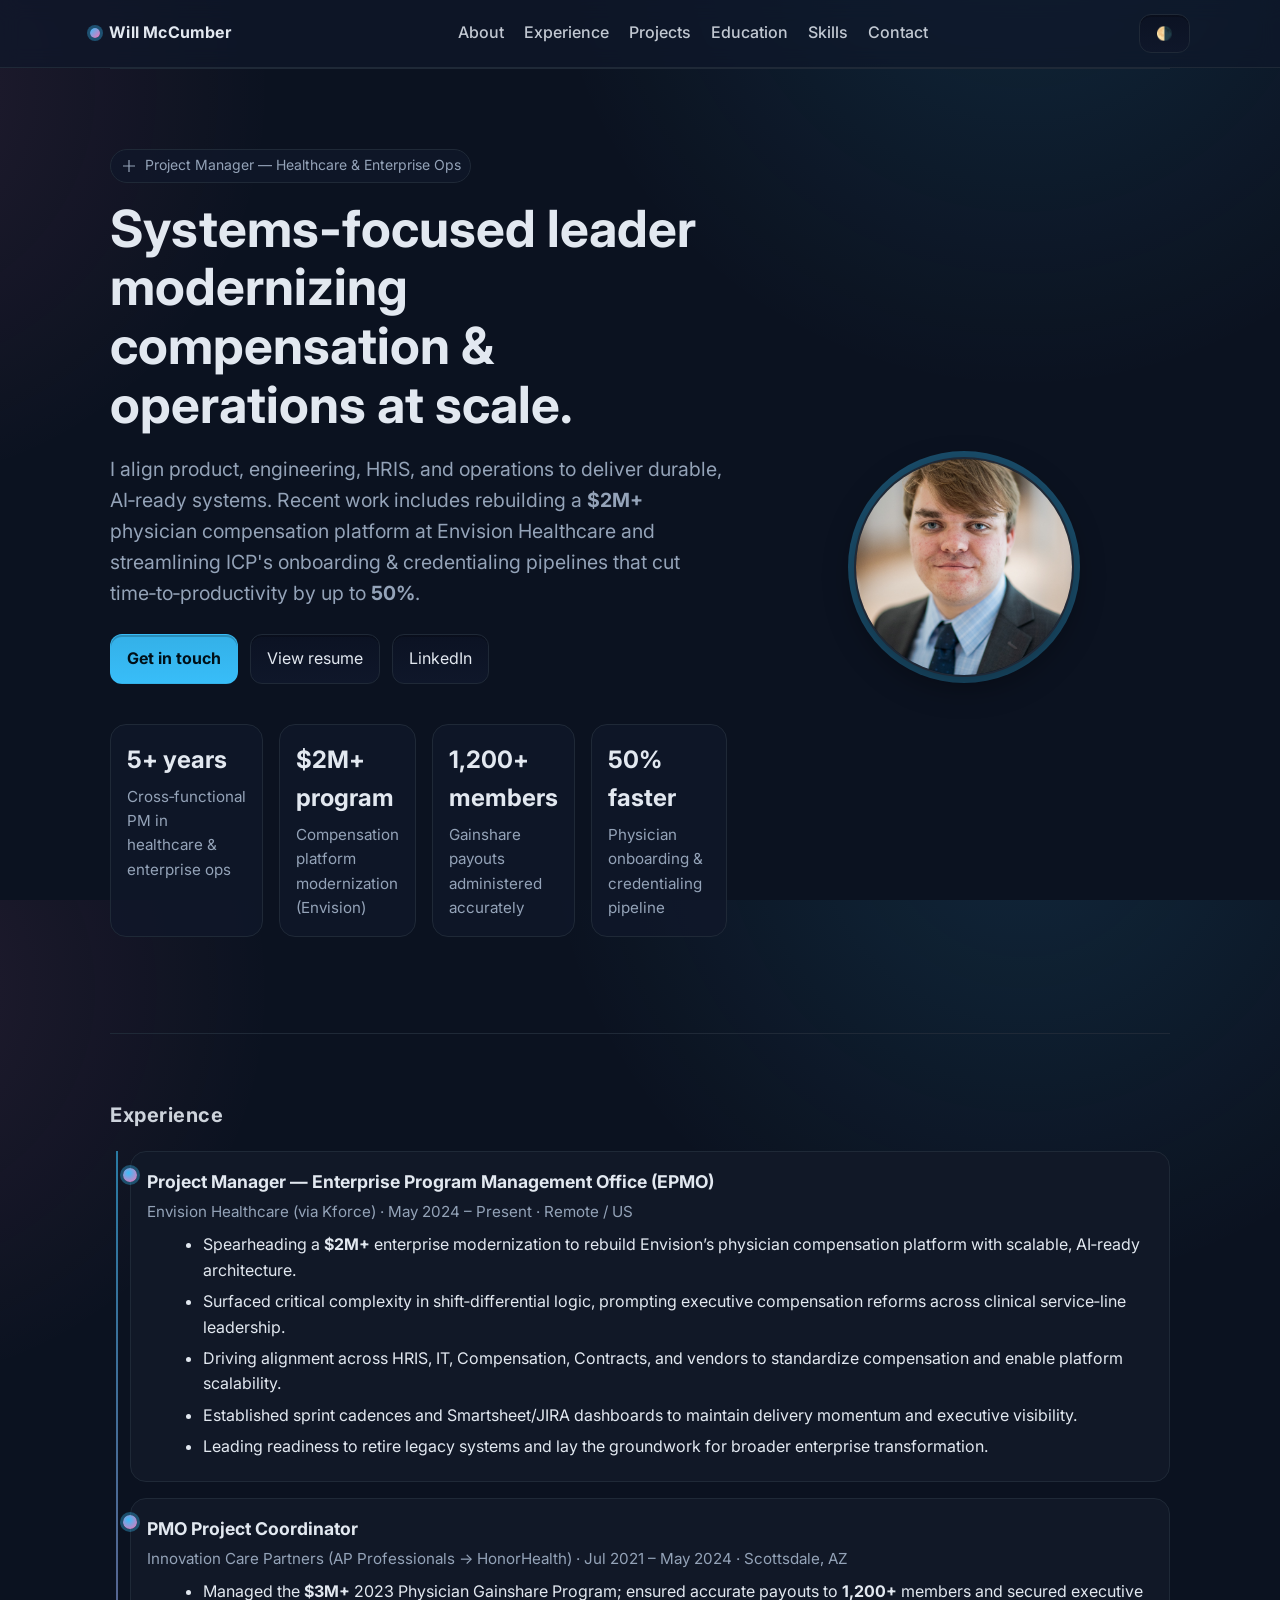
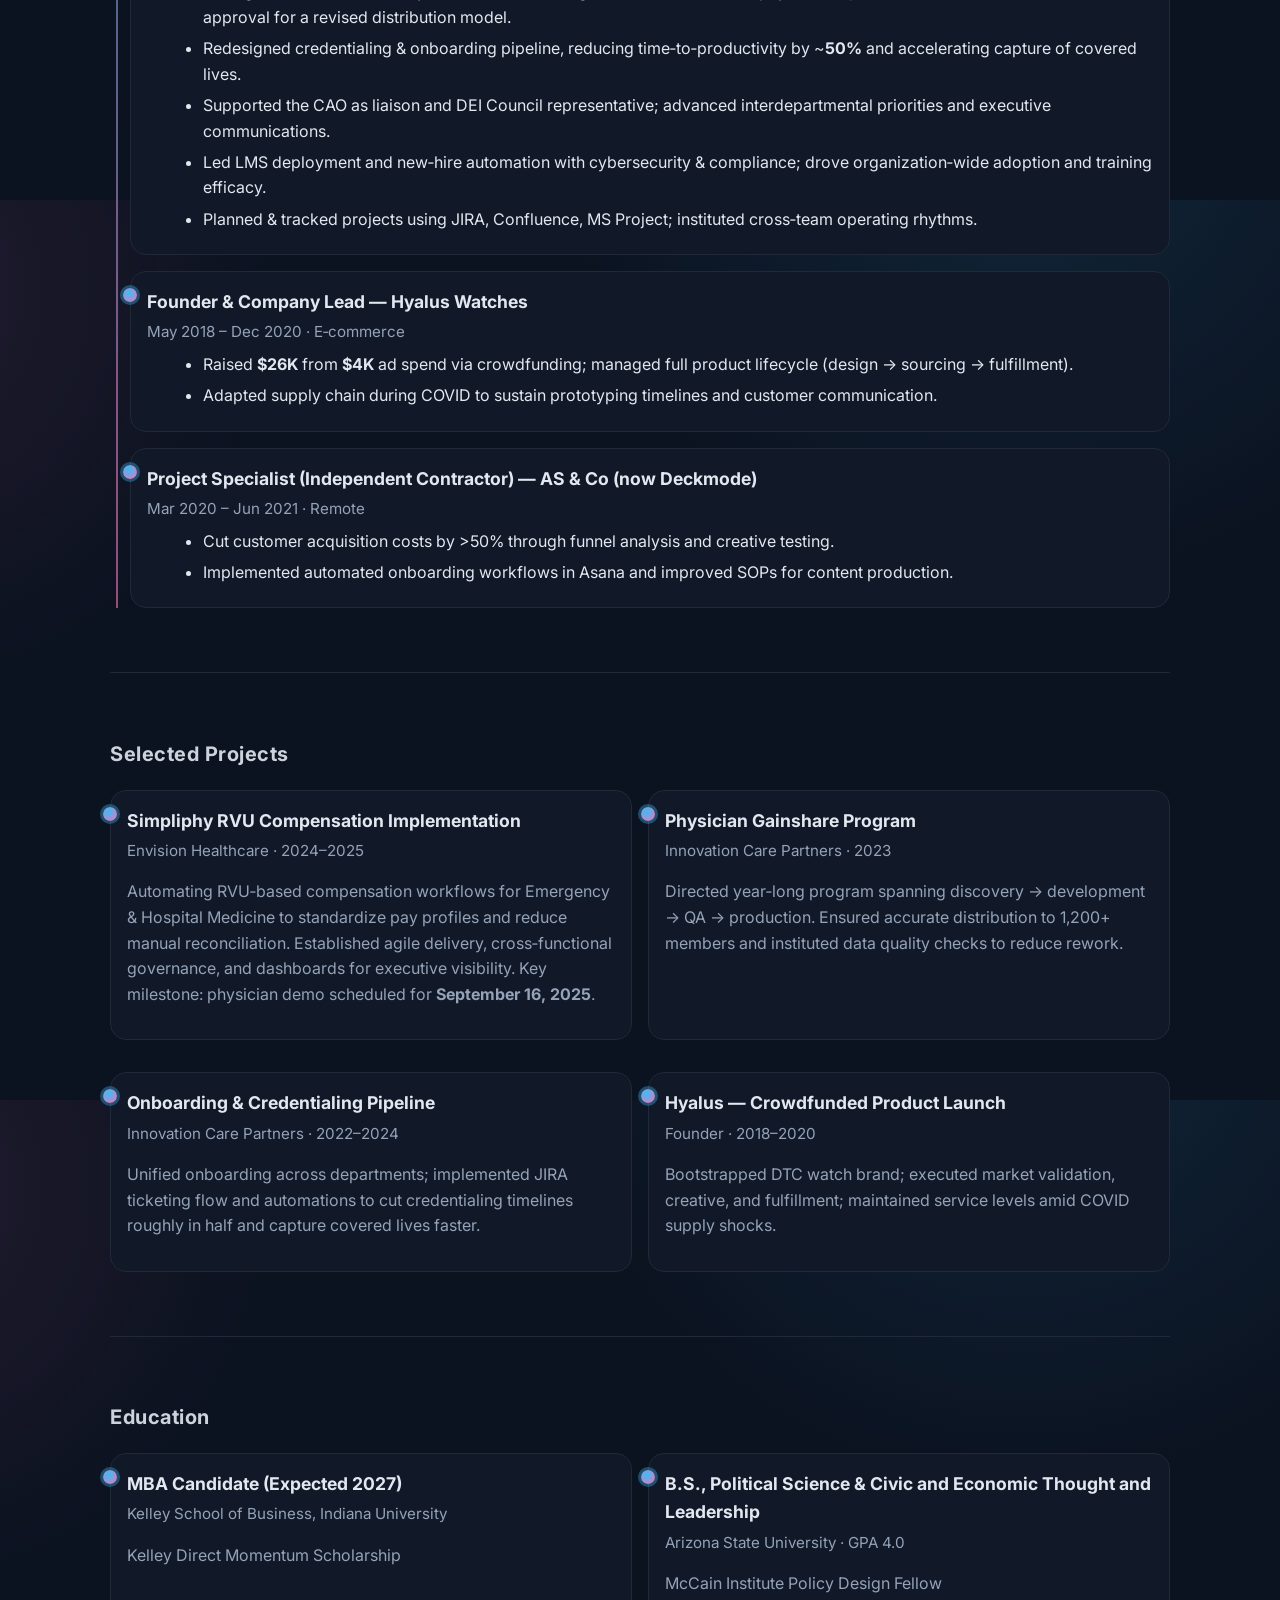
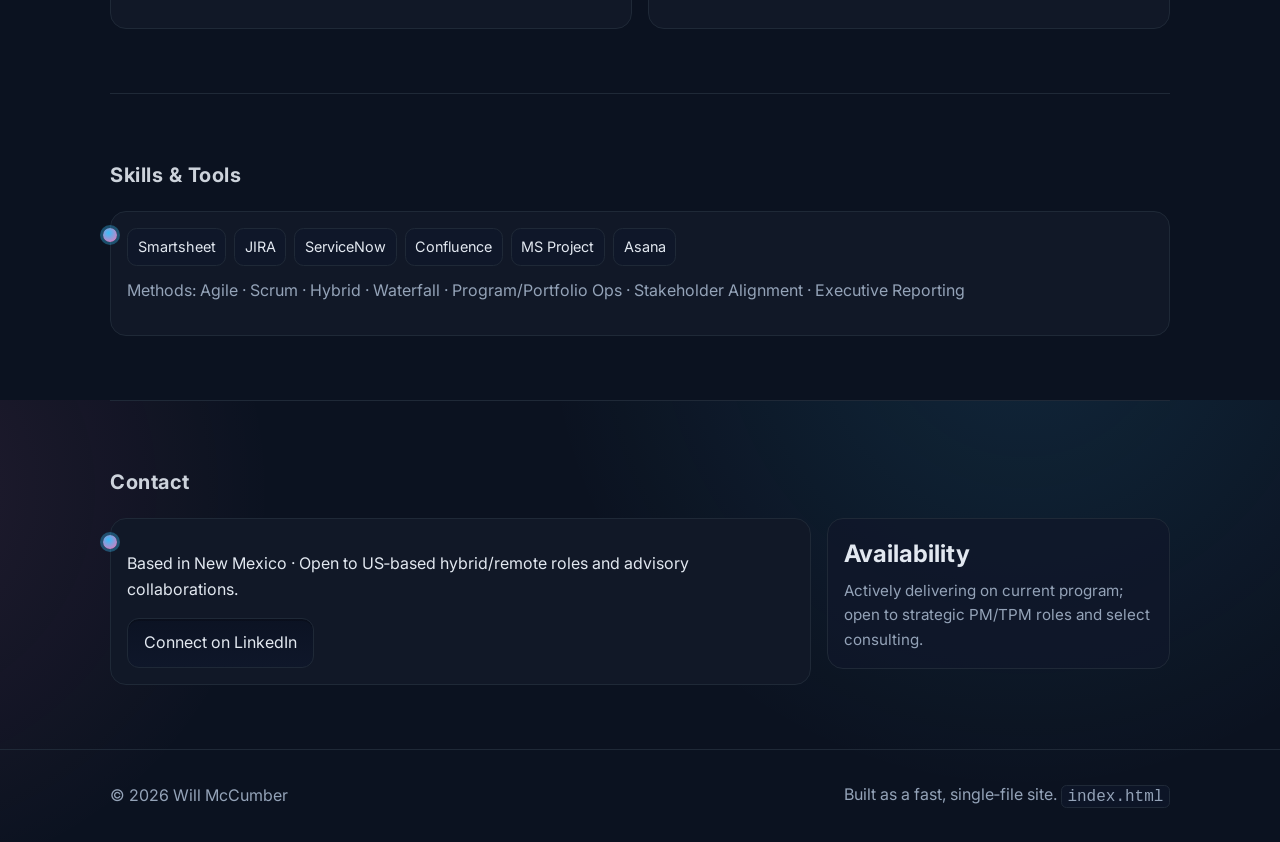
==== index.html @ bcaa26aa "Update index.html URL change for Open Graph Tags  Content Changes to headline and summary" ====
<!DOCTYPE html>
<html lang="en">
<head>
  <meta charset="utf-8" />
  <meta name="viewport" content="width=device-width, initial-scale=1" />
  <title>Will McCumber — Professional Portfolio</title>
  <meta name="description" content="Portfolio of Will McCumber — Technical Program/Project Manager specializing in healthcare operations, compensation systems, and enterprise transformation." />
  <meta name="author" content="Will McCumber" />
  <meta name="theme-color" content="#0f172a" />

  <!-- Open Graph -->
  <meta property="og:title" content="Will McCumber — Professional Portfolio" />
  <meta property="og:description" content="Technical Program/Project Manager | Healthcare operations, compensation systems, enterprise transformation." />
  <meta property="og:type" content="website" />
  <meta property="og:image" content="https://www.willmccumber.com/assets/headshot.jpg" />
  <meta property="og:url" content="https://www.willmccumber.com/" />

  <!-- Twitter Card -->
  <meta name="twitter:card" content="summary_large_image" />

  <!-- Fonts -->
  <link rel="preconnect" href="https://fonts.gstatic.com" crossorigin>
  <link href="https://fonts.googleapis.com/css2?family=Inter:wght@300;400;500;600;700;800&display=swap" rel="stylesheet">

  <style>
    :root {
      --bg: #0b1220;          /* slate-950 */
      --panel: #0f172a;       /* slate-900 */
      --muted: #94a3b8;       /* slate-400 */
      --text: #e2e8f0;        /* slate-200 */
      --accent: #38bdf8;      /* sky-400 */
      --accent-2: #f472b6;    /* pink-400 */
      --ring: rgba(56, 189, 248, .35);
      --card: #111827;
      --border: #1f2937;
      --link: #7dd3fc;
    }
    :root.light {
      --bg: #f8fafc;          /* slate-50 */
      --panel: #ffffff;        /* white */
      --muted: #475569;        /* slate-600 */
      --text: #0f172a;         /* slate-900 */
      --accent: #0ea5e9;       /* sky-500 */
      --accent-2: #db2777;     /* pink-600 */
      --ring: rgba(14,165,233,.35);
      --card: #ffffff;
      --border: #e2e8f0;
      --link: #0369a1;         /* sky-800 */
    }

    * { box-sizing: border-box; }
    html, body { height: 100%; }
    body {
      margin: 0;
      font-family: Inter, system-ui, -apple-system, Segoe UI, Roboto, Helvetica, Arial, "Apple Color Emoji", "Segoe UI Emoji";
      color: var(--text);
      background: radial-gradient(1200px 1200px at 80% -10%, rgba(56,189,248,.12), transparent 40%),
                  radial-gradient(1000px 1000px at -10% 10%, rgba(244,114,182,.10), transparent 40%),
                  var(--bg);
      line-height: 1.6;
      scroll-behavior: smooth;
    }

    /* Layout */
    .container { max-width: 1100px; margin: 0 auto; padding: 0 1.25rem; }
    header {
      position: sticky; top: 0; z-index: 50; backdrop-filter: blur(10px);
      background: color-mix(in oklab, var(--panel), transparent 30%);
      border-bottom: 1px solid var(--border);
    }
    .nav { display: flex; align-items: center; justify-content: space-between; padding: .85rem 0; }
    .brand { display: flex; align-items: center; gap: .6rem; font-weight: 700; letter-spacing: .2px; }
    .brand .dot { width: .6rem; height: .6rem; border-radius: 999px; background: linear-gradient(135deg, var(--accent), var(--accent-2)); box-shadow: 0 0 0 3px var(--ring); }
    nav a { color: var(--text); text-decoration: none; opacity: .85; font-weight: 500; margin-left: 1rem; }
    nav a:hover { opacity: 1; color: var(--accent); }

    .btn { display: inline-flex; align-items: center; gap: .5rem; padding: .7rem 1rem; border-radius: .75rem; border: 1px solid var(--border); background: linear-gradient(180deg, color-mix(in oklab, var(--panel), #000 10%), var(--panel)); color: var(--text); text-decoration: none; box-shadow: 0 2px 0 0 rgba(0,0,0,.2) inset; }
    .btn:hover { border-color: color-mix(in oklab, var(--accent), var(--border) 70%); box-shadow: 0 0 0 3px var(--ring); }
    .btn.primary { background: linear-gradient(180deg, color-mix(in oklab, var(--accent), #000 5%), var(--accent)); color: #001018; border-color: transparent; font-weight: 700; }
    .btn.primary:hover { box-shadow: 0 0 0 4px var(--ring); }

    /* Hero */
    .hero { padding: 5rem 0 3rem; }
    .hero-grid { display: grid; grid-template-columns: 1.2fr .8fr; gap: 2rem; align-items: center; }
    .eyebrow { display: inline-flex; align-items: center; gap: .5rem; padding: .3rem .6rem; border-radius: 999px; border: 1px solid var(--border); background: color-mix(in oklab, var(--panel), transparent 25%); color: var(--muted); font-size: .875rem; }
    .eyebrow svg { width: 16px; height: 16px; }
    h1 { font-size: clamp(2rem, 2.6rem + 1vw, 3.2rem); line-height: 1.15; margin: 1rem 0 .75rem; }
    .lead { font-size: clamp(1rem, .9rem + .4vw, 1.25rem); color: var(--muted); max-width: 75ch; }
    .cta { display: flex; gap: .75rem; margin-top: 1.5rem; flex-wrap: wrap; }

    /* Headshot */
    .avatar-wrap { display:flex; justify-content:center; }
    .avatar {
      width: 220px; height: 220px; object-fit: cover; border-radius: 999px;
      border: 2px solid var(--border);
      box-shadow: 0 10px 30px rgba(0,0,0,.35), 0 0 0 6px var(--ring);
      background: #0b1220;
    }

    /* Highlights */
    .highlights { display: grid; grid-template-columns: repeat(4,1fr); gap: 1rem; margin: 2.5rem 0 3rem; }
    .stat { border: 1px solid var(--border); background: color-mix(in oklab, var(--panel), transparent 20%); border-radius: 1rem; padding: 1rem; }
    .stat h3 { margin: 0; font-size: 1.5rem; }
    .stat p { margin: .35rem 0 0; color: var(--muted); font-size: .95rem; }

    /* Sections */
    section { padding: 3rem 0; border-top: 1px solid var(--border); }
    .section-title { font-size: 1.25rem; letter-spacing: .5px; opacity: .9; margin-bottom: 1.25rem; }

    /* Experience timeline */
    .timeline { position: relative; padding-left: 1.25rem; }
    .timeline:before { content: ""; position: absolute; left: 6px; top: 0; bottom: 0; width: 2px; background: linear-gradient(var(--accent), var(--accent-2)); opacity: .6; }
    .role { position: relative; border: 1px solid var(--border); background: var(--card); border-radius: 1rem; padding: 1rem; margin-bottom: 1rem; }
    .role:before { content: ""; position: absolute; left: -8px; top: 1rem; width: 14px; height: 14px; border-radius: 999px; background: radial-gradient(circle at 40% 35%, var(--accent), var(--accent-2)); box-shadow: 0 0 0 3px var(--ring); }
    .role h3 { margin: 0 0 .25rem; font-size: 1.1rem; }
    .role .meta { color: var(--muted); font-size: .95rem; margin-bottom: .5rem; }
    .role ul { margin: .5rem 0 0 1rem; }
    .role li { margin: .35rem 0; }

    /* Cards grid */
    .grid { display: grid; grid-template-columns: repeat(12, 1fr); gap: 1rem; }
    .col-6 { grid-column: span 6; }
    .col-4 { grid-column: span 4; }
    .col-8 { grid-column: span 8; }
    .col-12 { grid-column: span 12; }

    /* Skill chips */
    .chips { display: flex; gap: .5rem; flex-wrap: wrap; }
    .chip { border: 1px solid var(--border); background: color-mix(in oklab, var(--panel), transparent 20%); padding: .4rem .6rem; border-radius: .6rem; font-size: .9rem; }

    /* Footer */
    footer { border-top: 1px solid var(--border); padding: 2rem 0; color: var(--muted); }

    /* Utilities */
    .muted { color: var(--muted); }
    .kbd { font-family: ui-monospace, SFMono-Regular, Menlo, Monaco, Consolas, "Liberation Mono", "Courier New", monospace; background: color-mix(in oklab, var(--panel), transparent 30%); padding: .1rem .35rem; border-radius: .35rem; border: 1px solid var(--border); }

    /* Responsive */
    @media (max-width: 900px) {
      .highlights { grid-template-columns: repeat(2, 1fr); }
      .hero-grid { grid-template-columns: 1fr; text-align: left; }
      .avatar { width: 160px; height: 160px; }
      .col-6, .col-4, .col-8 { grid-column: span 12; }
    }

    /* Print-friendly (1–2 pages) */
    @media (print) {
      header, .cta, .highlights, .chips, .theme-toggle, .avatar-wrap { display: none !important; }
      body { background: white; color: black; }
      section { break-inside: avoid; }
    }
  </style>
</head>
<body>
  <a href="#main" class="visually-hidden" style="position:absolute;left:-999px;top:auto;width:1px;height:1px;overflow:hidden;">Skip to content</a>

  <header>
    <div class="container nav">
      <div class="brand">
        <span class="dot" aria-hidden="true"></span>
        <span>Will McCumber</span>
      </div>
      <nav aria-label="Primary">
        <a href="#about">About</a>
        <a href="#experience">Experience</a>
        <a href="#projects">Projects</a>
        <a href="#education">Education</a>
        <a href="#skills">Skills</a>
        <a href="#contact">Contact</a>
      </nav>
      <button class="btn theme-toggle" id="themeToggle" aria-label="Toggle theme">🌗</button>
    </div>
  </header>

  <main id="main" class="container">
    <section class="hero" id="about">
      <div class="hero-grid">
        <div>
          <span class="eyebrow">
            <svg viewBox="0 0 24 24" fill="none" stroke="currentColor" stroke-width="1.8"><path d="M12 3v18M3 12h18"/></svg>
            Project Manager — Healthcare & Enterprise Ops
          </span>
          <h1>Systems-focused leader modernizing compensation & operations at scale.</h1>
          <p class="lead">
            I align product, engineering, HRIS, and operations to deliver durable, AI‑ready systems. Recent work includes rebuilding a <strong>$2M+</strong> physician compensation platform at Envision Healthcare and streamlining ICP's onboarding & credentialing pipelines that cut time‑to‑productivity by up to <strong>50%</strong>.
          </p>
          <div class="cta">
            <a class="btn primary" href="#contact">Get in touch</a>
            <a class="btn" href="assets/Will_McCumber_Resume.pdf" target="_blank" rel="noopener">View resume</a>
            <a class="btn" href="https://www.linkedin.com/in/will-mccumber/" target="_blank" rel="noopener">LinkedIn</a>
          </div>

          <div class="highlights" role="list" aria-label="Career highlights">
            <div class="stat" role="listitem"><h3>5+ years</h3><p>Cross‑functional PM in healthcare & enterprise ops</p></div>
            <div class="stat" role="listitem"><h3>$2M+ program</h3><p>Compensation platform modernization (Envision)</p></div>
            <div class="stat" role="listitem"><h3>1,200+ members</h3><p>Gainshare payouts administered accurately</p></div>
            <div class="stat" role="listitem"><h3>50% faster</h3><p>Physician onboarding & credentialing pipeline</p></div>
          </div>
        </div>
        <div class="avatar-wrap">
          <img class="avatar" src="assets/headshot.jpg" alt="Headshot of Will McCumber in suit and tie" loading="lazy" />
        </div>
      </div>
    </section>

    <section id="experience" aria-labelledby="experience-title">
      <h2 class="section-title" id="experience-title">Experience</h2>
      <div class="timeline">
        <article class="role">
          <h3>Project Manager — Enterprise Program Management Office (EPMO)</h3>
          <div class="meta">Envision Healthcare (via Kforce) · May 2024 – Present · Remote / US</div>
          <ul>
            <li>Spearheading a <strong>$2M+</strong> enterprise modernization to rebuild Envision’s physician compensation platform with scalable, AI‑ready architecture.</li>
            <li>Surfaced critical complexity in shift‑differential logic, prompting executive compensation reforms across clinical service‑line leadership.</li>
            <li>Driving alignment across HRIS, IT, Compensation, Contracts, and vendors to standardize compensation and enable platform scalability.</li>
            <li>Established sprint cadences and Smartsheet/JIRA dashboards to maintain delivery momentum and executive visibility.</li>
            <li>Leading readiness to retire legacy systems and lay the groundwork for broader enterprise transformation.</li>
          </ul>
        </article>

        <article class="role">
          <h3>PMO Project Coordinator</h3>
          <div class="meta">Innovation Care Partners (AP Professionals → HonorHealth) · Jul 2021 – May 2024 · Scottsdale, AZ</div>
          <ul>
            <li>Managed the <strong>$3M+</strong> 2023 Physician Gainshare Program; ensured accurate payouts to <strong>1,200+</strong> members and secured executive approval for a revised distribution model.</li>
            <li>Redesigned credentialing & onboarding pipeline, reducing time‑to‑productivity by ~<strong>50%</strong> and accelerating capture of covered lives.</li>
            <li>Supported the CAO as liaison and DEI Council representative; advanced interdepartmental priorities and executive communications.</li>
            <li>Led LMS deployment and new‑hire automation with cybersecurity & compliance; drove organization‑wide adoption and training efficacy.</li>
            <li>Planned & tracked projects using JIRA, Confluence, MS Project; instituted cross‑team operating rhythms.</li>
          </ul>
        </article>

        <article class="role">
          <h3>Founder & Company Lead — Hyalus Watches</h3>
          <div class="meta">May 2018 – Dec 2020 · E‑commerce</div>
          <ul>
            <li>Raised <strong>$26K</strong> from <strong>$4K</strong> ad spend via crowdfunding; managed full product lifecycle (design → sourcing → fulfillment).</li>
            <li>Adapted supply chain during COVID to sustain prototyping timelines and customer communication.</li>
          </ul>
        </article>

        <article class="role">
          <h3>Project Specialist (Independent Contractor) — AS &amp; Co (now Deckmode)</h3>
          <div class="meta">Mar 2020 – Jun 2021 · Remote</div>
          <ul>
            <li>Cut customer acquisition costs by &gt;50% through funnel analysis and creative testing.</li>
            <li>Implemented automated onboarding workflows in Asana and improved SOPs for content production.</li>
          </ul>
        </article>
      </div>
    </section>

    <section id="projects" aria-labelledby="projects-title">
      <h2 class="section-title" id="projects-title">Selected Projects</h2>
      <div class="grid">
        <article class="role col-6">
          <h3>Simpliphy RVU Compensation Implementation</h3>
          <div class="meta">Envision Healthcare · 2024–2025</div>
          <p class="muted">Automating RVU‑based compensation workflows for Emergency & Hospital Medicine to standardize pay profiles and reduce manual reconciliation. Established agile delivery, cross‑functional governance, and dashboards for executive visibility. Key milestone: physician demo scheduled for <strong>September 16, 2025</strong>.</p>
        </article>
        <article class="role col-6">
          <h3>Physician Gainshare Program</h3>
          <div class="meta">Innovation Care Partners · 2023</div>
          <p class="muted">Directed year‑long program spanning discovery → development → QA → production. Ensured accurate distribution to 1,200+ members and instituted data quality checks to reduce rework.</p>
        </article>
        <article class="role col-6">
          <h3>Onboarding & Credentialing Pipeline</h3>
          <div class="meta">Innovation Care Partners · 2022–2024</div>
          <p class="muted">Unified onboarding across departments; implemented JIRA ticketing flow and automations to cut credentialing timelines roughly in half and capture covered lives faster.</p>
        </article>
        <article class="role col-6">
          <h3>Hyalus — Crowdfunded Product Launch</h3>
          <div class="meta">Founder · 2018–2020</div>
          <p class="muted">Bootstrapped DTC watch brand; executed market validation, creative, and fulfillment; maintained service levels amid COVID supply shocks.</p>
        </article>
      </div>
    </section>

    <section id="education" aria-labelledby="education-title">
      <h2 class="section-title" id="education-title">Education</h2>
      <div class="grid">
        <div class="role col-6">
          <h3>MBA Candidate (Expected 2027)</h3>
          <div class="meta">Kelley School of Business, Indiana University</div>
          <p class="muted">Kelley Direct Momentum Scholarship</p>
        </div>
        <div class="role col-6">
          <h3>B.S., Political Science &amp; Civic and Economic Thought and Leadership</h3>
          <div class="meta">Arizona State University · GPA 4.0</div>
          <p class="muted">McCain Institute Policy Design Fellow</p>
        </div>
      </div>
    </section>

    <section id="skills" aria-labelledby="skills-title">
      <h2 class="section-title" id="skills-title">Skills & Tools</h2>
      <div class="role">
        <div class="chips" aria-label="Tooling">
          <span class="chip">Smartsheet</span>
          <span class="chip">JIRA</span>
          <span class="chip">ServiceNow</span>
          <span class="chip">Confluence</span>
          <span class="chip">MS Project</span>
          <span class="chip">Asana</span>
        </div>
        <p class="muted" style="margin-top:.75rem;">Methods: Agile · Scrum · Hybrid · Waterfall · Program/Portfolio Ops · Stakeholder Alignment · Executive Reporting</p>
      </div>
    </section>

    <section id="contact" aria-labelledby="contact-title">
      <h2 class="section-title" id="contact-title">Contact</h2>
      <div class="grid">
        <div class="role col-8">
          <p>Based in New Mexico · Open to US‑based hybrid/remote roles and advisory collaborations.</p>
          <div class="chips">
            <a class="btn" href="https://www.linkedin.com/in/will-mccumber/" target="_blank" rel="noopener">Connect on LinkedIn</a>
          </div>
        </div>
        <aside class="col-4">
          <div class="stat">
            <h3>Availability</h3>
            <p class="muted">Actively delivering on current program; open to strategic PM/TPM roles and select consulting.</p>
          </div>
        </aside>
      </div>
    </section>
  </main>

  <footer>
    <div class="container">
      <div style="display:flex;justify-content:space-between;align-items:center;gap:1rem;flex-wrap:wrap;">
        <span>© <span id="y"></span> Will McCumber</span>
        <span class="muted">Built as a fast, single‑file site. <span class="kbd">index.html</span></span>
      </div>
    </div>
  </footer>

  <script>
    // Year & theme
    document.getElementById('y').textContent = new Date().getFullYear();
    const root = document.documentElement;
    const toggle = document.getElementById('themeToggle');
    const stored = localStorage.getItem('theme');
    if (stored === 'light') root.classList.add('light');
    toggle.addEventListener('click', () => {
      root.classList.toggle('light');
      localStorage.setItem('theme', root.classList.contains('light') ? 'light' : 'dark');
    });
  </script>

  <!-- Structured data -->
  <script type="application/ld+json">
  {
    "@context": "https://schema.org",
    "@type": "Person",
    "name": "Will McCumber",
    "jobTitle": "Technical Program / Project Manager",
    "url": "https://YOUR-DOMAIN/",
    "sameAs": [
      "https://www.linkedin.com/in/will-mccumber/"
    ],
    "alumniOf": [
      { "@type": "CollegeOrUniversity", "name": "Indiana University Kelley School of Business" },
      { "@type": "CollegeOrUniversity", "name": "Arizona State University" }
    ]
  }
  </script>
</body>
</html>
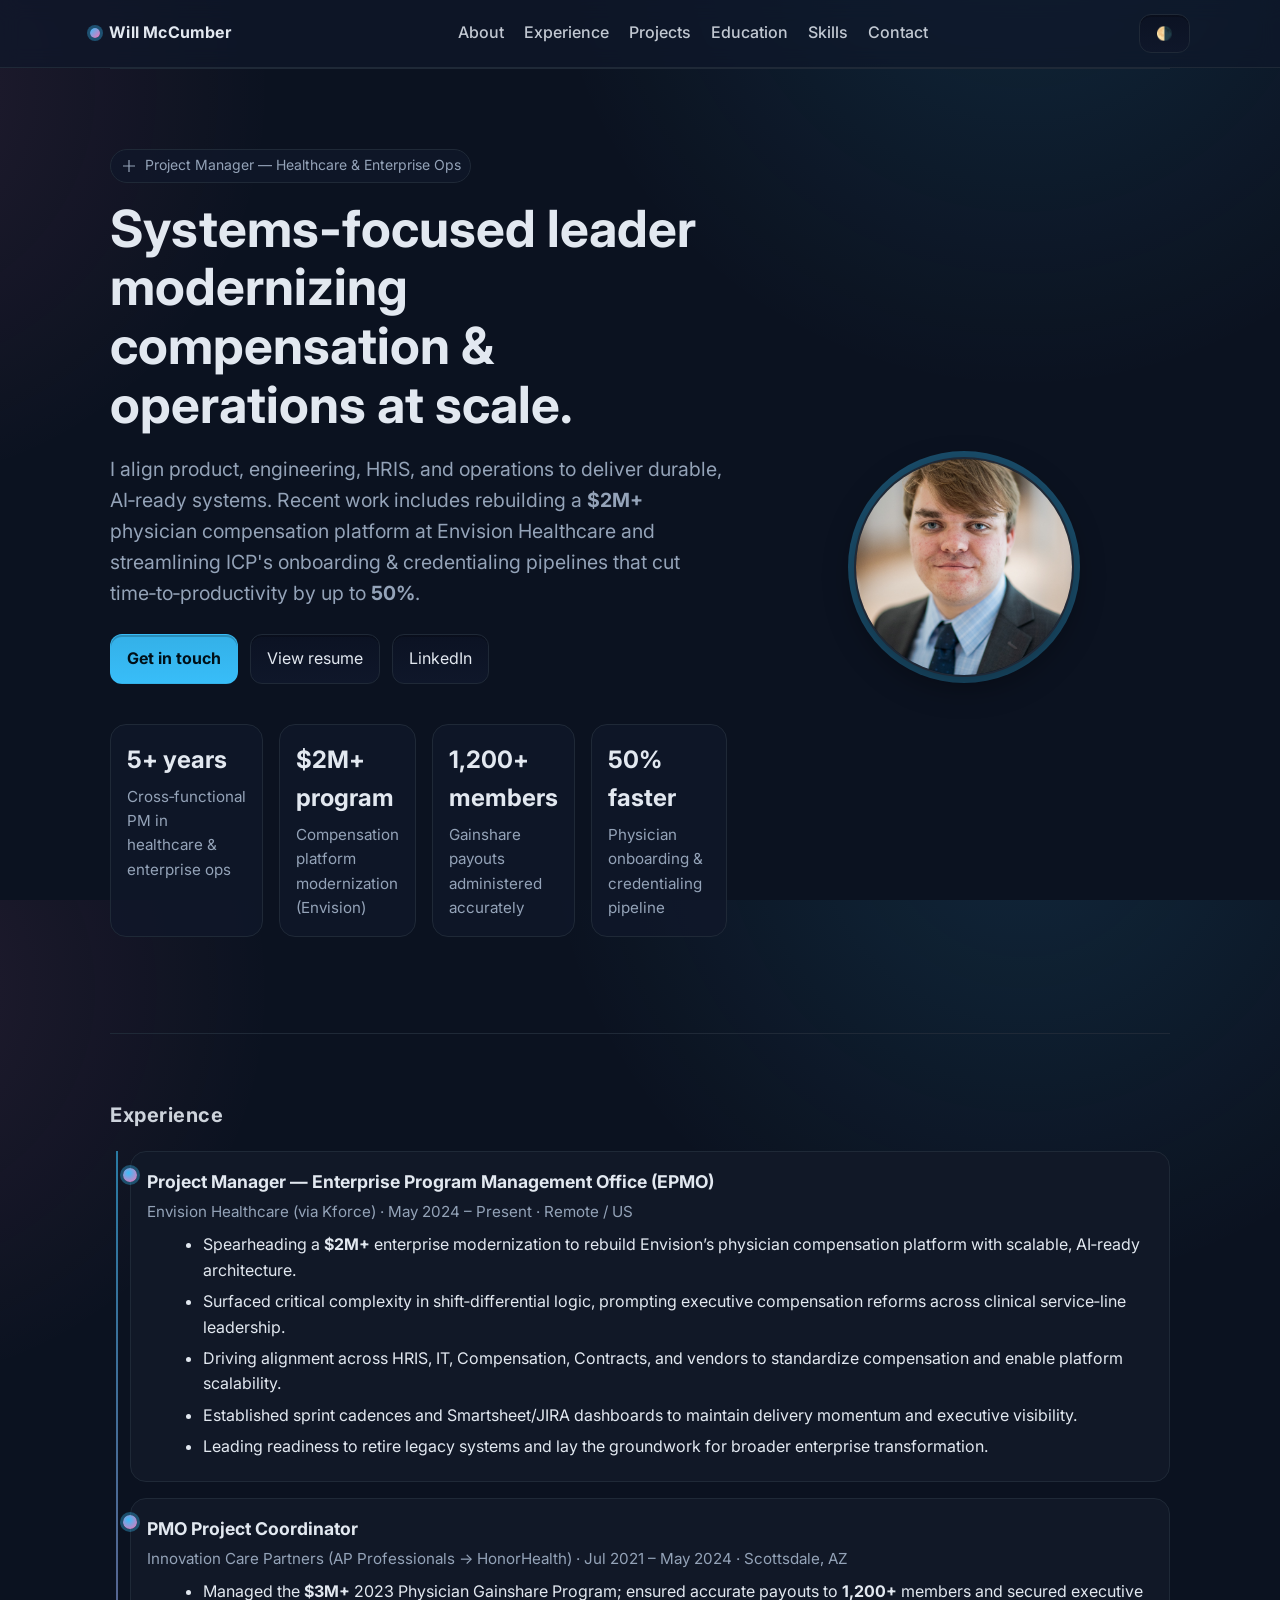
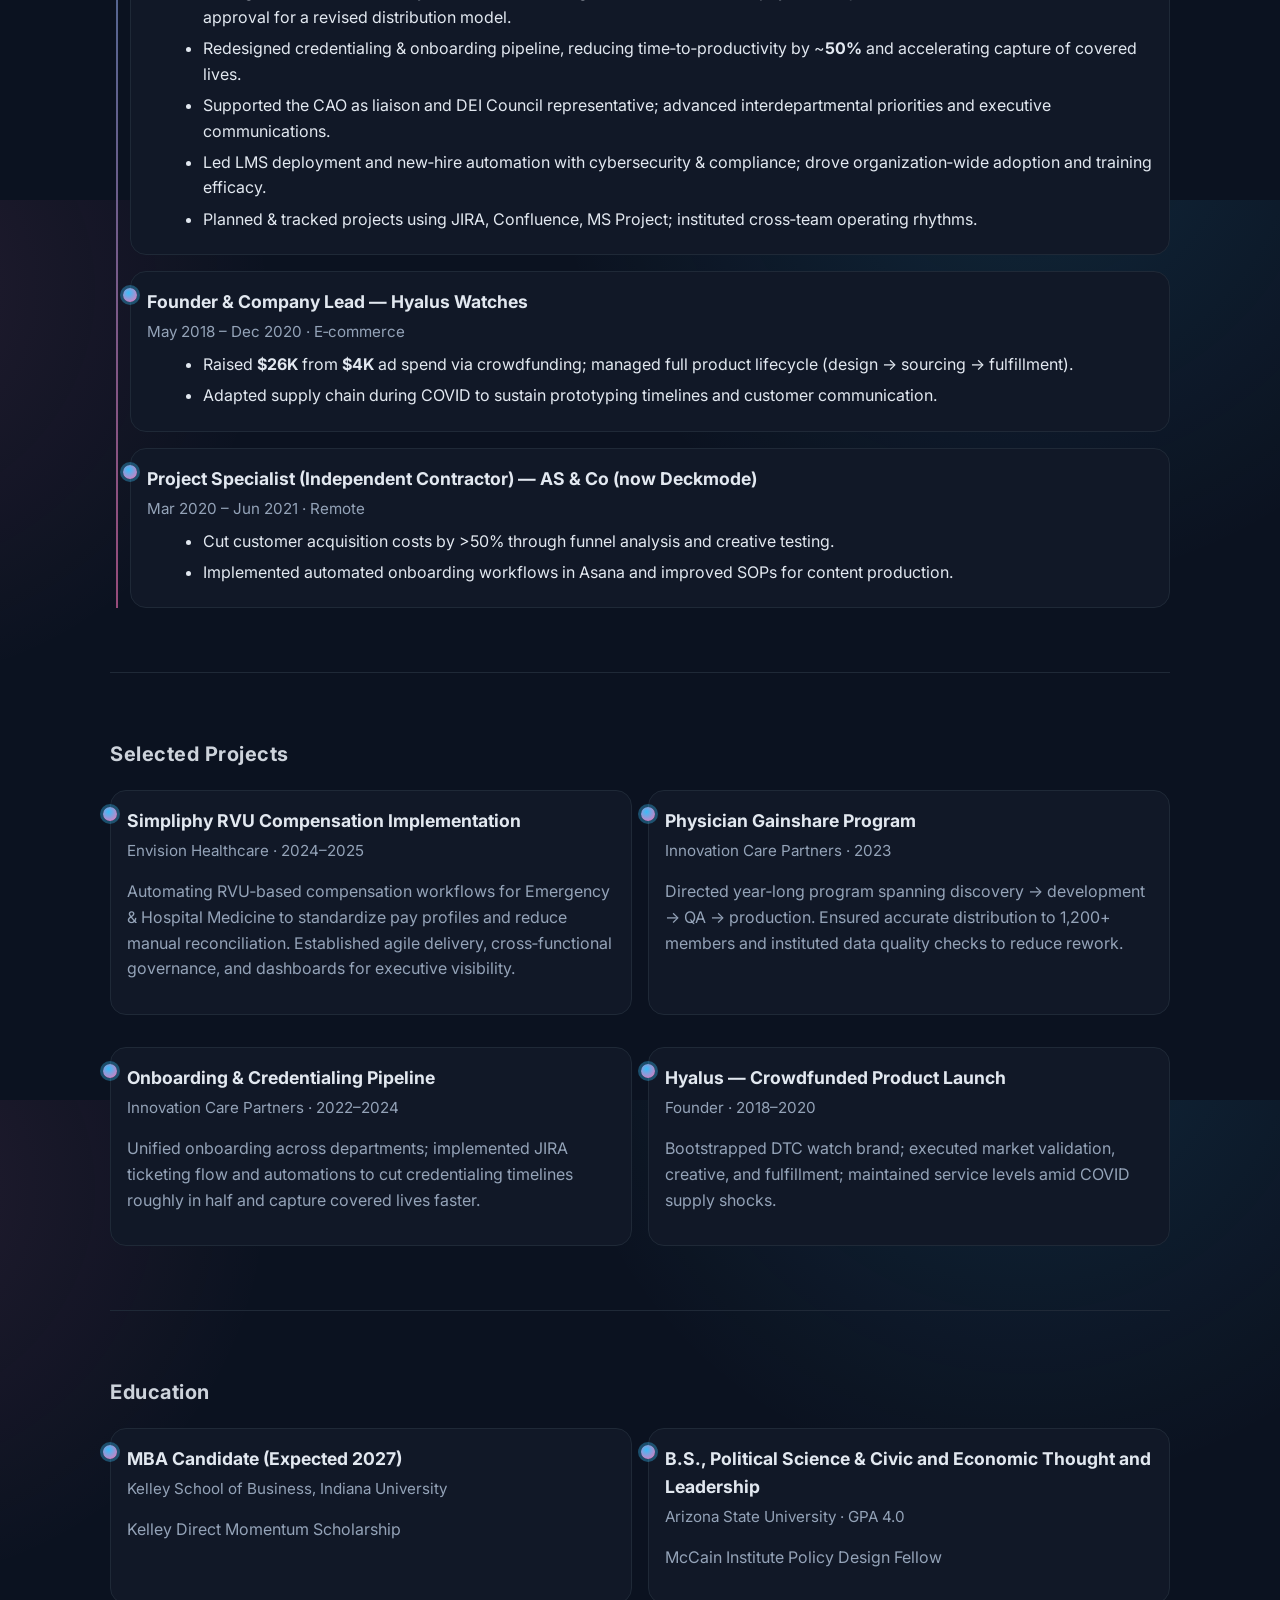
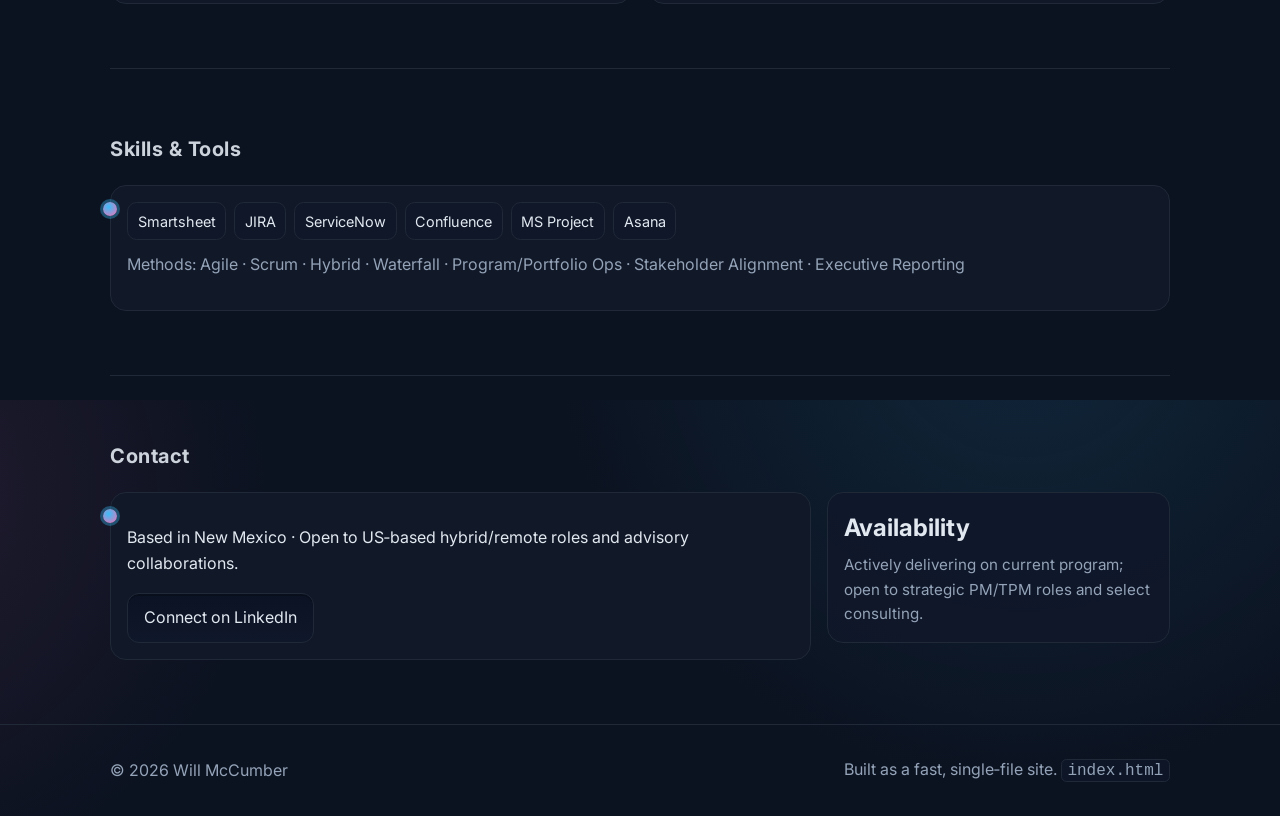
==== commit f8f1ae5c: "Update index.html" ====
--- a/index.html
+++ b/index.html
@@ -1,5 +1,6 @@
 <!DOCTYPE html>
 <html lang="en">
+<script src="https://cdn.counter.dev/script.js" data-id="87e6ac7b-272c-470d-b0e3-2a1204f4a0e0" data-utcoffset="-6"></script>
 <head>
   <meta charset="utf-8" />
   <meta name="viewport" content="width=device-width, initial-scale=1" />
@@ -256,7 +257,7 @@
         <article class="role col-6">
           <h3>Simpliphy RVU Compensation Implementation</h3>
           <div class="meta">Envision Healthcare · 2024–2025</div>
-          <p class="muted">Automating RVU‑based compensation workflows for Emergency & Hospital Medicine to standardize pay profiles and reduce manual reconciliation. Established agile delivery, cross‑functional governance, and dashboards for executive visibility. Key milestone: physician demo scheduled for <strong>September 16, 2025</strong>.</p>
+          <p class="muted">Automating RVU‑based compensation workflows for Emergency & Hospital Medicine to standardize pay profiles and reduce manual reconciliation. Established agile delivery, cross‑functional governance, and dashboards for executive visibility. </p>
         </article>
         <article class="role col-6">
           <h3>Physician Gainshare Program</h3>
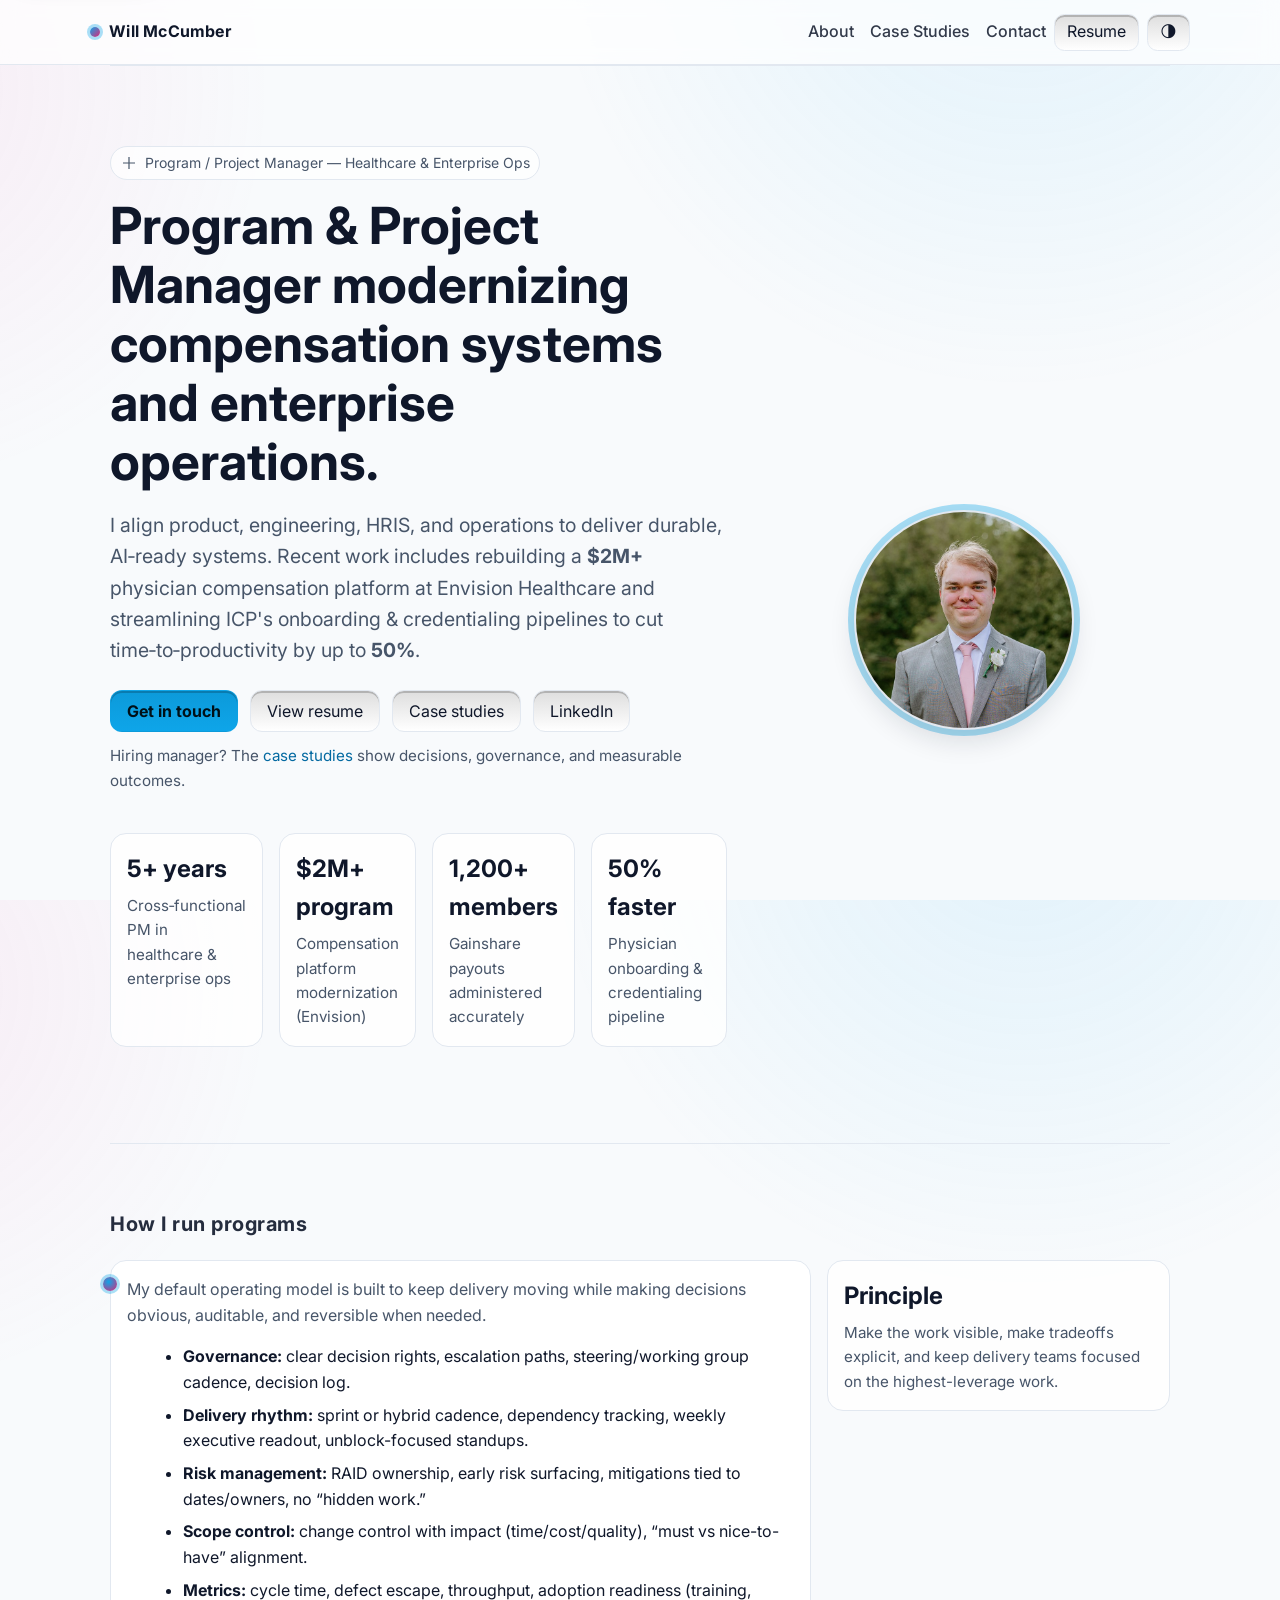
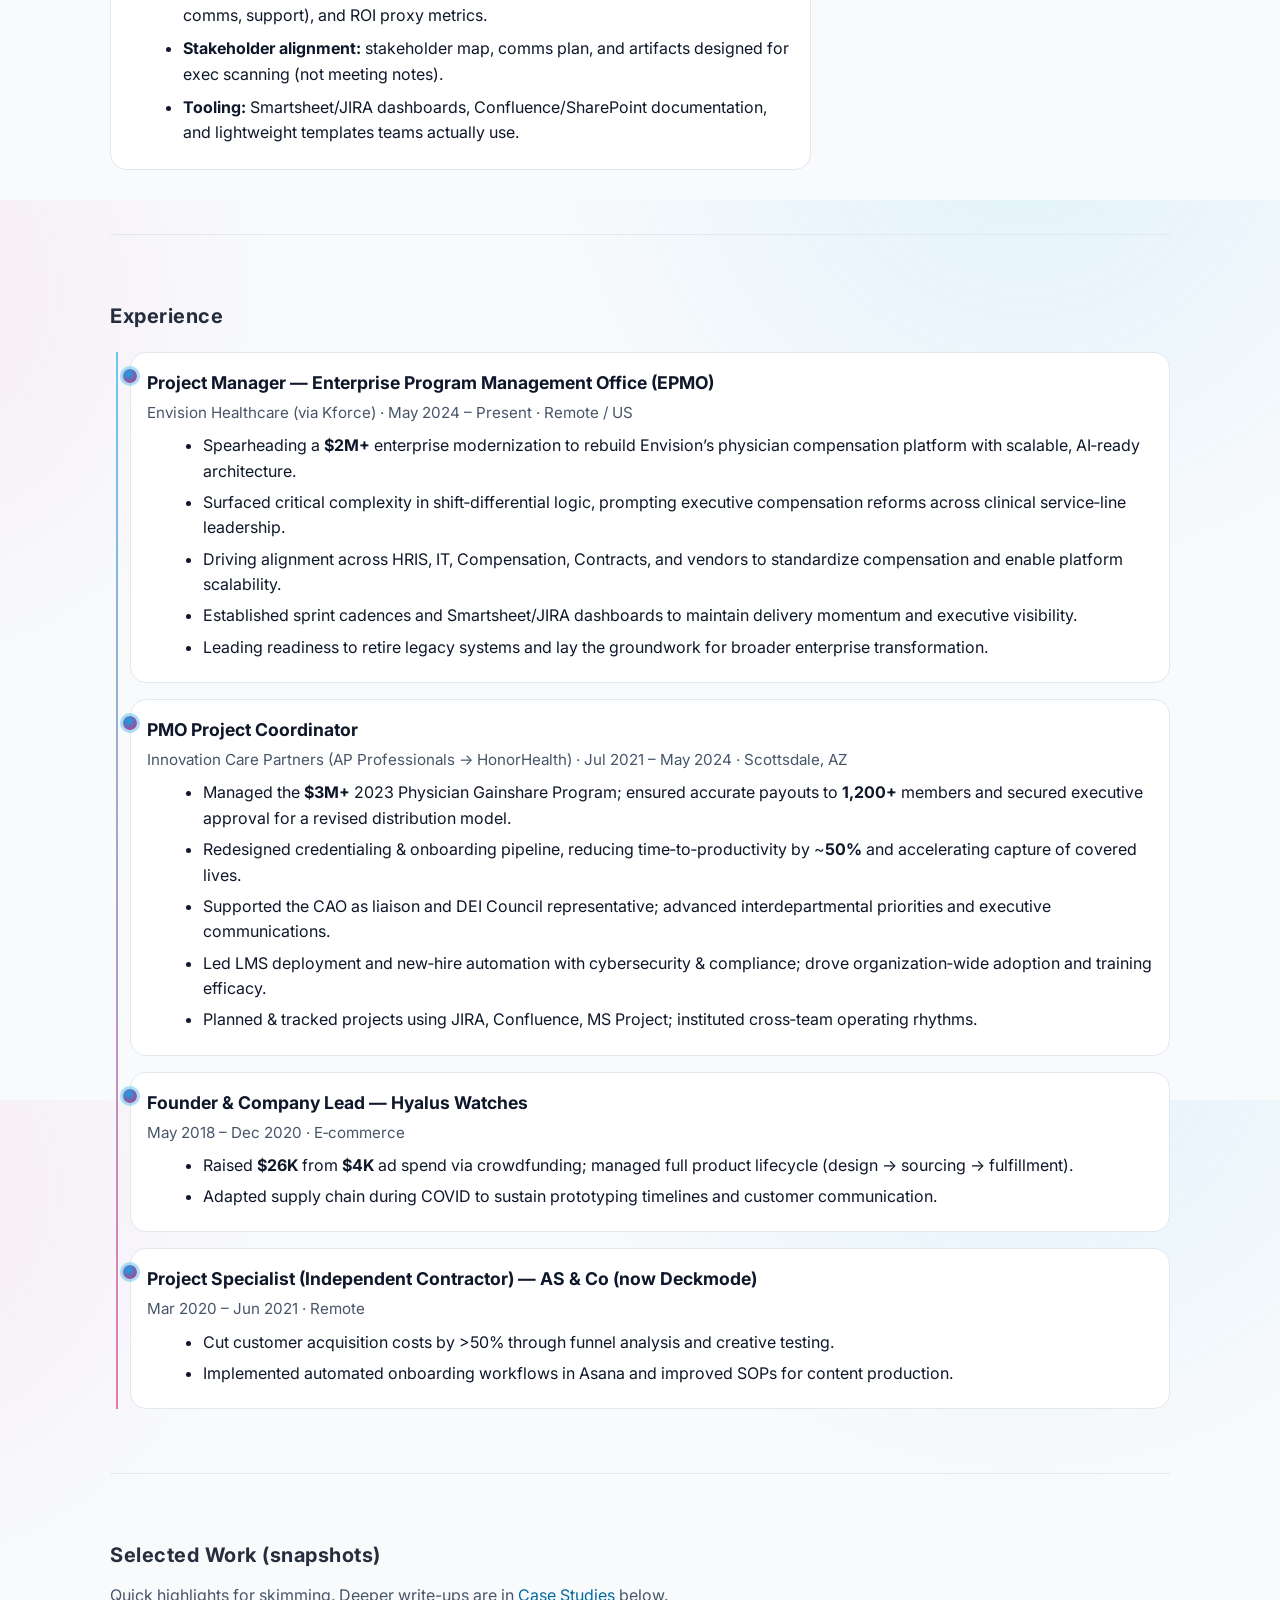
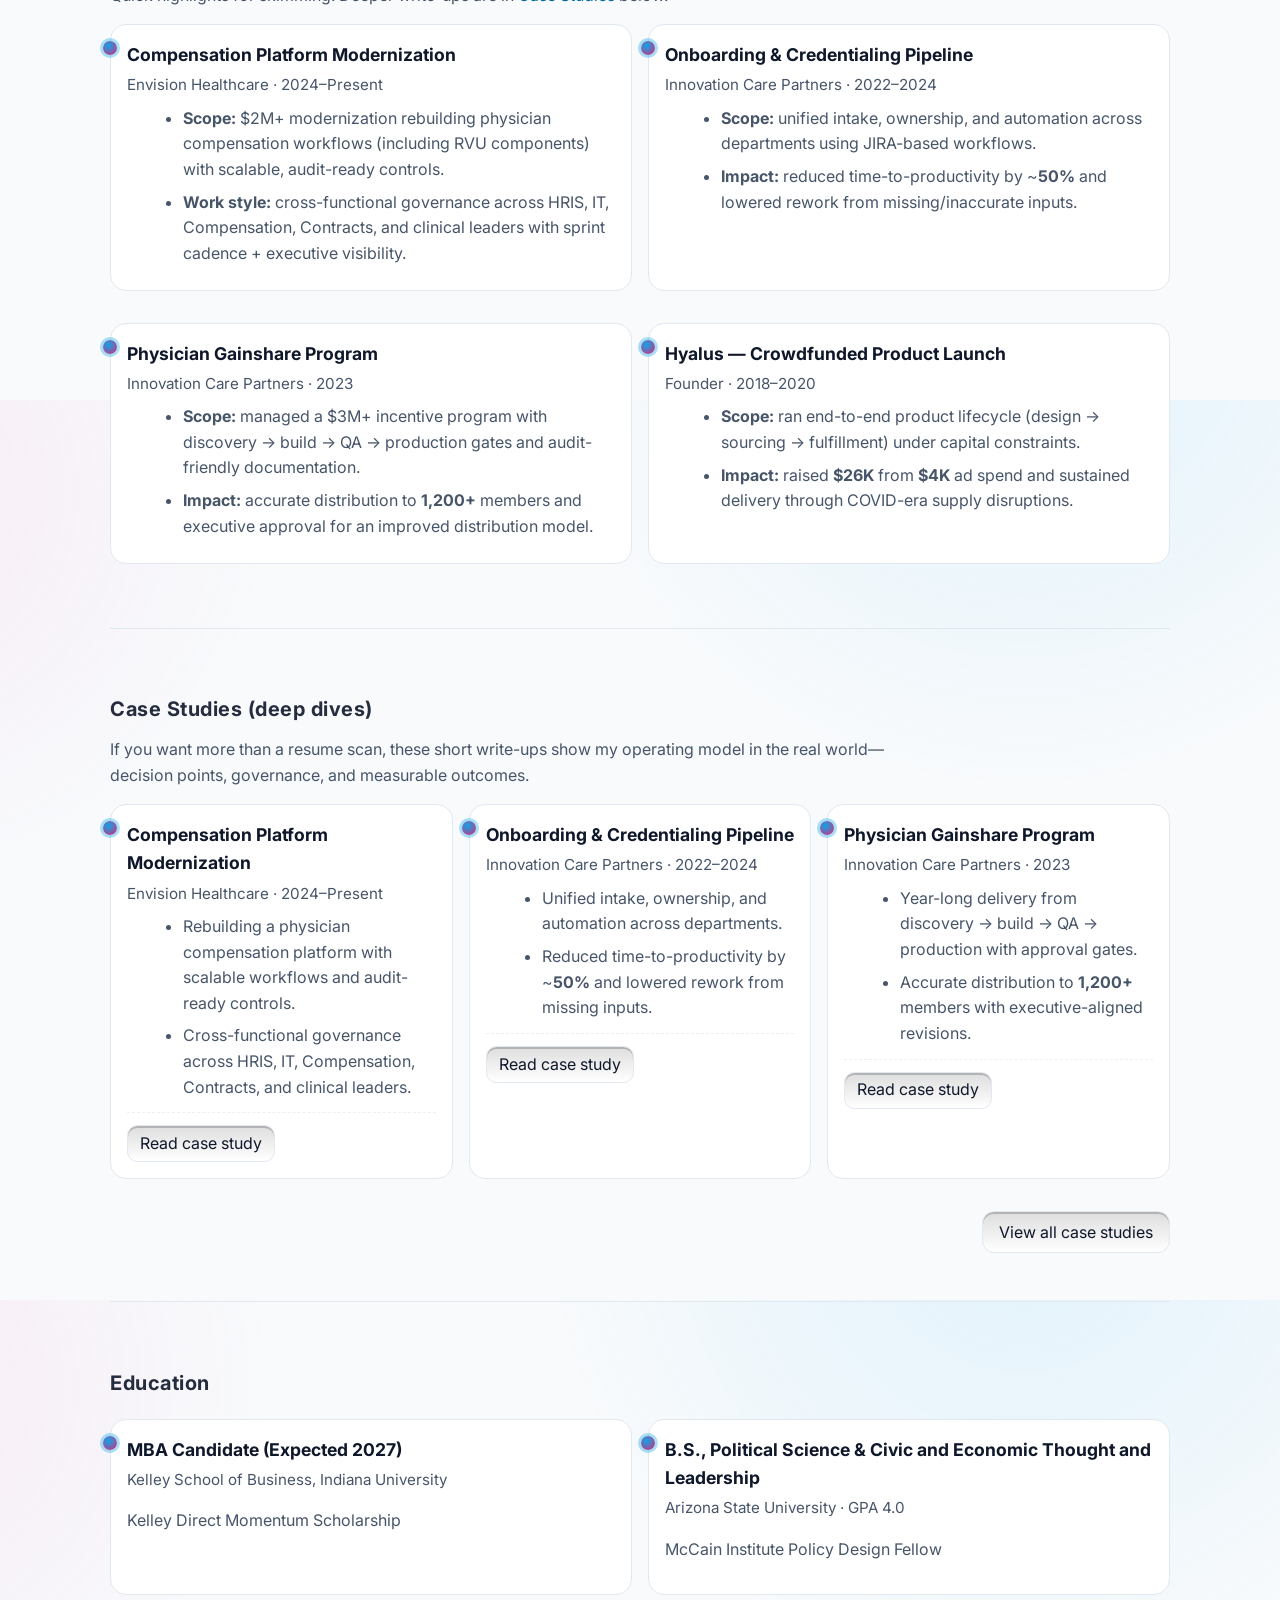
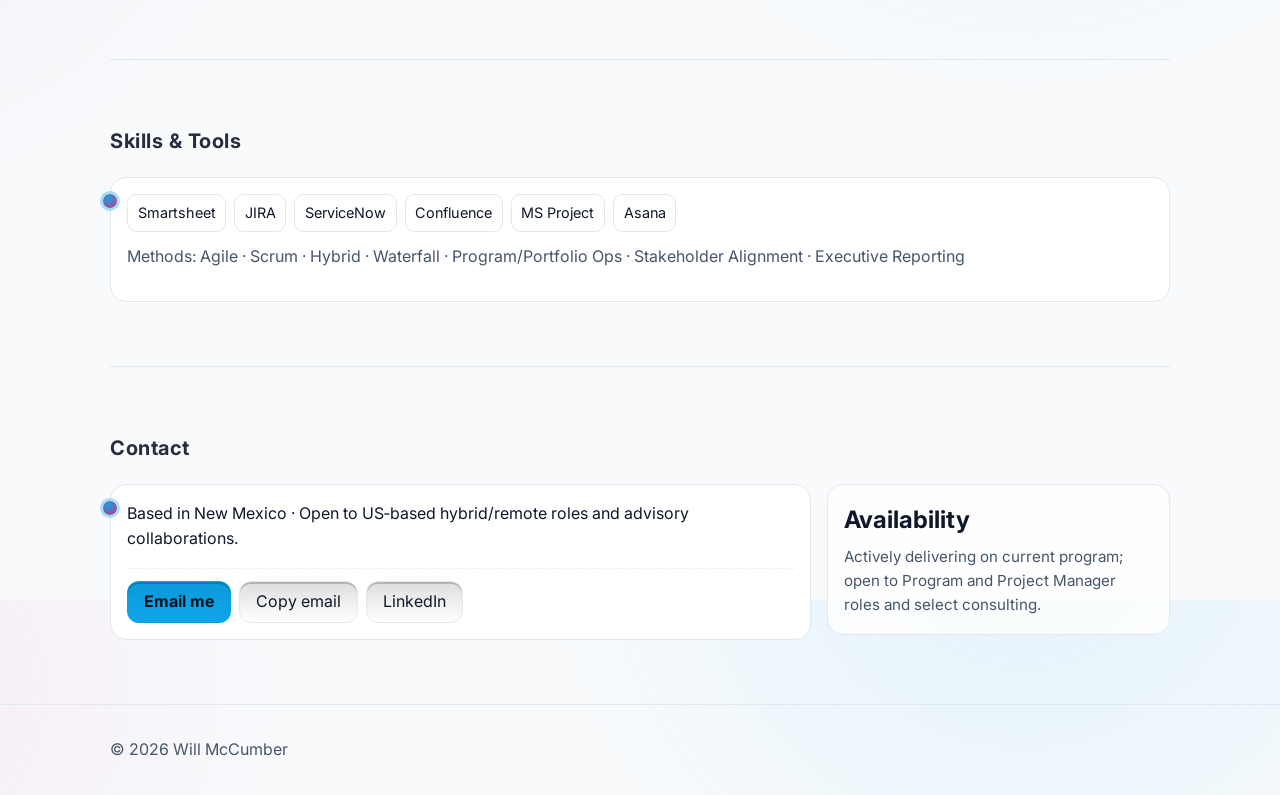
==== commit 867ce0d4: "Add files via upload" ====
--- a/index.html
+++ b/index.html
@@ -1,23 +1,35 @@
 <!DOCTYPE html>
 <html lang="en">
-<script src="https://cdn.counter.dev/script.js" data-id="87e6ac7b-272c-470d-b0e3-2a1204f4a0e0" data-utcoffset="-6"></script>
 <head>
   <meta charset="utf-8" />
   <meta name="viewport" content="width=device-width, initial-scale=1" />
   <title>Will McCumber — Professional Portfolio</title>
-  <meta name="description" content="Portfolio of Will McCumber — Technical Program/Project Manager specializing in healthcare operations, compensation systems, and enterprise transformation." />
+  <meta name="description" content="Portfolio of Will McCumber — Program/Project Manager specializing in healthcare operations, compensation systems, and enterprise transformation." />
   <meta name="author" content="Will McCumber" />
   <meta name="theme-color" content="#0f172a" />
+  <meta name="robots" content="index,follow" />
+  <link rel="canonical" href="https://www.willmccumber.com/" />
+
+  <!-- Icons (add files in /assets as needed) -->
+  <link rel="icon" href="assets/favicon.ico" sizes="any">
+  <link rel="icon" href="assets/icon.svg" type="image/svg+xml">
+  <link rel="apple-touch-icon" href="assets/apple-touch-icon.png">
 
   <!-- Open Graph -->
   <meta property="og:title" content="Will McCumber — Professional Portfolio" />
-  <meta property="og:description" content="Technical Program/Project Manager | Healthcare operations, compensation systems, enterprise transformation." />
+  <meta property="og:description" content="Program/Project Manager | Healthcare operations, compensation systems, enterprise transformation." />
   <meta property="og:type" content="website" />
   <meta property="og:image" content="https://www.willmccumber.com/assets/headshot.jpg" />
   <meta property="og:url" content="https://www.willmccumber.com/" />
 
   <!-- Twitter Card -->
   <meta name="twitter:card" content="summary_large_image" />
+  <meta name="twitter:title" content="Will McCumber — Professional Portfolio" />
+  <meta name="twitter:description" content="Program/Project Manager | Healthcare operations, compensation systems, enterprise transformation." />
+  <meta name="twitter:image" content="https://www.willmccumber.com/assets/headshot.jpg" />
+
+  <!-- Analytics -->
+  <script src="https://cdn.counter.dev/script.js" data-id="87e6ac7b-272c-470d-b0e3-2a1204f4a0e0" data-utcoffset="-7" defer></script>
 
   <!-- Fonts -->
   <link rel="preconnect" href="https://fonts.gstatic.com" crossorigin>
@@ -35,6 +47,7 @@
       --card: #111827;
       --border: #1f2937;
       --link: #7dd3fc;
+      --shadow: 0 10px 30px rgba(0,0,0,.35);
     }
     :root.light {
       --bg: #f8fafc;          /* slate-50 */
@@ -47,6 +60,7 @@
       --card: #ffffff;
       --border: #e2e8f0;
       --link: #0369a1;         /* sky-800 */
+      --shadow: 0 12px 26px rgba(15, 23, 42, .12);
     }
 
     * { box-sizing: border-box; }
@@ -62,23 +76,72 @@
       scroll-behavior: smooth;
     }
 
+    /* Accessible helpers */
+    .visually-hidden {
+      position: absolute !important;
+      width: 1px; height: 1px;
+      padding: 0; margin: -1px;
+      overflow: hidden;
+      clip: rect(0,0,0,0);
+      white-space: nowrap;
+      border: 0;
+    }
+    .skip-link {
+      position: absolute;
+      left: 1rem; top: 1rem;
+      transform: translateY(-200%);
+      padding: .55rem .8rem;
+      border-radius: .75rem;
+      border: 1px solid var(--border);
+      background: var(--panel);
+      color: var(--text);
+      text-decoration: none;
+      box-shadow: var(--shadow);
+      z-index: 999;
+    }
+    .skip-link:focus { transform: translateY(0); outline: none; box-shadow: 0 0 0 4px var(--ring), var(--shadow); }
+
     /* Layout */
     .container { max-width: 1100px; margin: 0 auto; padding: 0 1.25rem; }
     header {
-      position: sticky; top: 0; z-index: 50; backdrop-filter: blur(10px);
+      position: sticky; top: 0; z-index: 50;
+      backdrop-filter: blur(10px);
       background: color-mix(in oklab, var(--panel), transparent 30%);
       border-bottom: 1px solid var(--border);
     }
-    .nav { display: flex; align-items: center; justify-content: space-between; padding: .85rem 0; }
-    .brand { display: flex; align-items: center; gap: .6rem; font-weight: 700; letter-spacing: .2px; }
+    .nav { display: flex; align-items: center; justify-content: space-between; padding: .85rem 0; gap: .75rem; }
+    .brand { display: flex; align-items: center; gap: .6rem; font-weight: 700; letter-spacing: .2px; text-decoration: none; color: var(--text); }
     .brand .dot { width: .6rem; height: .6rem; border-radius: 999px; background: linear-gradient(135deg, var(--accent), var(--accent-2)); box-shadow: 0 0 0 3px var(--ring); }
+
+    .nav-right { display:flex; align-items:center; gap: .5rem; }
+    nav { display:flex; align-items:center; }
     nav a { color: var(--text); text-decoration: none; opacity: .85; font-weight: 500; margin-left: 1rem; }
     nav a:hover { opacity: 1; color: var(--accent); }
 
-    .btn { display: inline-flex; align-items: center; gap: .5rem; padding: .7rem 1rem; border-radius: .75rem; border: 1px solid var(--border); background: linear-gradient(180deg, color-mix(in oklab, var(--panel), #000 10%), var(--panel)); color: var(--text); text-decoration: none; box-shadow: 0 2px 0 0 rgba(0,0,0,.2) inset; }
+    .btn {
+      display: inline-flex; align-items: center; gap: .5rem;
+      padding: .7rem 1rem; border-radius: .75rem;
+      border: 1px solid var(--border);
+      background: linear-gradient(180deg, color-mix(in oklab, var(--panel), #000 10%), var(--panel));
+      color: var(--text);
+      text-decoration: none;
+      box-shadow: 0 2px 0 0 rgba(0,0,0,.2) inset;
+      cursor: pointer;
+      font: inherit;
+      font-size: 1rem;
+      line-height: 1.1;
+      white-space: nowrap;
+    }
     .btn:hover { border-color: color-mix(in oklab, var(--accent), var(--border) 70%); box-shadow: 0 0 0 3px var(--ring); }
     .btn.primary { background: linear-gradient(180deg, color-mix(in oklab, var(--accent), #000 5%), var(--accent)); color: #001018; border-color: transparent; font-weight: 700; }
     .btn.primary:hover { box-shadow: 0 0 0 4px var(--ring); }
+    .btn.small { padding: .55rem .75rem; border-radius: .65rem; }
+
+    button.btn { -webkit-appearance: none; appearance: none; }
+    button.btn::-moz-focus-inner { border: 0; padding: 0; }
+
+    .nav-toggle { display:none; }
+    .nav-links { display:flex; align-items:center; }
 
     /* Hero */
     .hero { padding: 5rem 0 3rem; }
@@ -94,7 +157,7 @@
     .avatar {
       width: 220px; height: 220px; object-fit: cover; border-radius: 999px;
       border: 2px solid var(--border);
-      box-shadow: 0 10px 30px rgba(0,0,0,.35), 0 0 0 6px var(--ring);
+      box-shadow: var(--shadow), 0 0 0 6px var(--ring);
       background: #0b1220;
     }
 
@@ -117,6 +180,7 @@
     .role .meta { color: var(--muted); font-size: .95rem; margin-bottom: .5rem; }
     .role ul { margin: .5rem 0 0 1rem; }
     .role li { margin: .35rem 0; }
+    .role .kicker { margin-top: .75rem; padding-top: .75rem; border-top: 1px dashed color-mix(in oklab, var(--border), transparent 35%); }
 
     /* Cards grid */
     .grid { display: grid; grid-template-columns: repeat(12, 1fr); gap: 1rem; }
@@ -127,7 +191,28 @@
 
     /* Skill chips */
     .chips { display: flex; gap: .5rem; flex-wrap: wrap; }
+
     .chip { border: 1px solid var(--border); background: color-mix(in oklab, var(--panel), transparent 20%); padding: .4rem .6rem; border-radius: .6rem; font-size: .9rem; }
+    a.link { color: var(--link); text-decoration: none; }
+    a.link:hover { text-decoration: underline; }
+
+    /* Details (mini case studies) */
+    details { margin-top: .75rem; border-top: 1px dashed color-mix(in oklab, var(--border), transparent 35%); padding-top: .75rem; }
+    summary {
+      cursor: pointer;
+      list-style: none;
+      font-weight: 650;
+      color: var(--link);
+      display: inline-flex;
+      align-items: center;
+      gap: .5rem;
+    }
+    summary::-webkit-details-marker { display:none; }
+    summary:after { content: "▾"; opacity: .75; }
+    details[open] summary:after { content: "▴"; }
+    details p, details ul { margin-top: .6rem; }
+    .case-list { margin: .65rem 0 0 1.1rem; }
+    .case-list li { margin: .45rem 0; }
 
     /* Footer */
     footer { border-top: 1px solid var(--border); padding: 2rem 0; color: var(--muted); }
@@ -142,34 +227,59 @@
       .hero-grid { grid-template-columns: 1fr; text-align: left; }
       .avatar { width: 160px; height: 160px; }
       .col-6, .col-4, .col-8 { grid-column: span 12; }
+
+      .nav-toggle { display:inline-flex; }
+      .nav-links {
+        position: absolute;
+        left: 0; right: 0;
+        top: 100%;
+        display: none;
+        flex-direction: column;
+        align-items: flex-start;
+        padding: 1rem 1.25rem 1.1rem;
+        background: color-mix(in oklab, var(--panel), transparent 8%);
+        border-bottom: 1px solid var(--border);
+        backdrop-filter: blur(10px);
+      }
+      header.nav-open .nav-links { display:flex; }
+      nav { width: 100%; flex-direction: column; align-items:flex-start; }
+      nav a { margin: .35rem 0 0; padding: .35rem .25rem; width: 100%; border-radius: .6rem; }
+      nav a:hover { background: color-mix(in oklab, var(--panel), transparent 15%); }
     }
 
     /* Print-friendly (1–2 pages) */
     @media (print) {
-      header, .cta, .highlights, .chips, .theme-toggle, .avatar-wrap { display: none !important; }
+      header, .cta, .highlights, .chips, .theme-toggle, .nav-toggle, .avatar-wrap { display: none !important; }
       body { background: white; color: black; }
       section { break-inside: avoid; }
     }
   </style>
 </head>
 <body>
-  <a href="#main" class="visually-hidden" style="position:absolute;left:-999px;top:auto;width:1px;height:1px;overflow:hidden;">Skip to content</a>
-
-  <header>
+  <a href="#main" class="skip-link">Skip to content</a>
+
+  <header id="siteHeader">
     <div class="container nav">
-      <div class="brand">
+      <a class="brand" href="#about">
         <span class="dot" aria-hidden="true"></span>
         <span>Will McCumber</span>
-      </div>
-      <nav aria-label="Primary">
-        <a href="#about">About</a>
-        <a href="#experience">Experience</a>
-        <a href="#projects">Projects</a>
-        <a href="#education">Education</a>
-        <a href="#skills">Skills</a>
-        <a href="#contact">Contact</a>
-      </nav>
-      <button class="btn theme-toggle" id="themeToggle" aria-label="Toggle theme">🌗</button>
+      </a>
+
+      <div class="nav-right">
+        <button class="btn small nav-toggle" id="navToggle" aria-label="Open menu" aria-expanded="false" aria-controls="primaryNav">☰</button>
+
+        <div class="nav-links" id="primaryNav">
+          <nav aria-label="Primary">
+
+            <a href="#about">About</a>
+            <a href="case-studies/index.html">Case Studies</a>
+            <a href="#contact">Contact</a>
+          </nav>
+        </div>
+
+        <a class="btn small" href="assets/Will_McCumber_Resume.pdf" target="_blank" rel="noopener">Resume</a>
+        <button class="btn small theme-toggle" id="themeToggle" aria-label="Toggle theme">🌗</button>
+      </div>
     </div>
   </header>
 
@@ -178,18 +288,23 @@
       <div class="hero-grid">
         <div>
           <span class="eyebrow">
-            <svg viewBox="0 0 24 24" fill="none" stroke="currentColor" stroke-width="1.8"><path d="M12 3v18M3 12h18"/></svg>
-            Project Manager — Healthcare & Enterprise Ops
+            <svg viewBox="0 0 24 24" fill="none" stroke="currentColor" stroke-width="1.8" aria-hidden="true"><path d="M12 3v18M3 12h18"/></svg>
+            Program / Project Manager — Healthcare & Enterprise Ops
           </span>
-          <h1>Systems-focused leader modernizing compensation & operations at scale.</h1>
+          <h1>Program &amp; Project Manager modernizing compensation systems and enterprise operations.</h1>
           <p class="lead">
-            I align product, engineering, HRIS, and operations to deliver durable, AI‑ready systems. Recent work includes rebuilding a <strong>$2M+</strong> physician compensation platform at Envision Healthcare and streamlining ICP's onboarding & credentialing pipelines that cut time‑to‑productivity by up to <strong>50%</strong>.
+            I align product, engineering, HRIS, and operations to deliver durable, AI‑ready systems. Recent work includes rebuilding a <strong>$2M+</strong> physician compensation platform at Envision Healthcare and streamlining ICP's onboarding & credentialing pipelines to cut time‑to‑productivity by up to <strong>50%</strong>.
           </p>
           <div class="cta">
             <a class="btn primary" href="#contact">Get in touch</a>
             <a class="btn" href="assets/Will_McCumber_Resume.pdf" target="_blank" rel="noopener">View resume</a>
-            <a class="btn" href="https://www.linkedin.com/in/will-mccumber/" target="_blank" rel="noopener">LinkedIn</a>
-          </div>
+                        <a class="btn" href="case-studies/index.html">Case studies</a>
+<a class="btn" href="https://www.linkedin.com/in/will-mccumber/" target="_blank" rel="noopener">LinkedIn</a>
+          </div>
+
+          <p class="muted" style="margin:.75rem 0 0; font-size:.95rem; max-width: 80ch;">
+            Hiring manager? The <a class="link" href="case-studies/index.html">case studies</a> show decisions, governance, and measurable outcomes.
+          </p>
 
           <div class="highlights" role="list" aria-label="Career highlights">
             <div class="stat" role="listitem"><h3>5+ years</h3><p>Cross‑functional PM in healthcare & enterprise ops</p></div>
@@ -199,8 +314,34 @@
           </div>
         </div>
         <div class="avatar-wrap">
-          <img class="avatar" src="assets/headshot.jpg" alt="Headshot of Will McCumber in suit and tie" loading="lazy" />
-        </div>
+          <img class="avatar" src="assets/headshot.jpg" alt="Headshot of Will McCumber in suit and tie" width="220" height="220" decoding="async" />
+        </div>
+      </div>
+    </section>
+
+    <section id="operating-model" aria-labelledby="operating-title">
+      <h2 class="section-title" id="operating-title">How I run programs</h2>
+      <div class="grid">
+        <div class="role col-8">
+          <p class="muted" style="margin-top:0;">
+            My default operating model is built to keep delivery moving while making decisions obvious, auditable, and reversible when needed.
+          </p>
+          <ul class="case-list">
+            <li><strong>Governance:</strong> clear decision rights, escalation paths, steering/working group cadence, decision log.</li>
+            <li><strong>Delivery rhythm:</strong> sprint or hybrid cadence, dependency tracking, weekly executive readout, unblock-focused standups.</li>
+            <li><strong>Risk management:</strong> RAID ownership, early risk surfacing, mitigations tied to dates/owners, no “hidden work.”</li>
+            <li><strong>Scope control:</strong> change control with impact (time/cost/quality), “must vs nice-to-have” alignment.</li>
+            <li><strong>Metrics:</strong> cycle time, defect escape, throughput, adoption readiness (training, comms, support), and ROI proxy metrics.</li>
+            <li><strong>Stakeholder alignment:</strong> stakeholder map, comms plan, and artifacts designed for exec scanning (not meeting notes).</li>
+            <li><strong>Tooling:</strong> Smartsheet/JIRA dashboards, Confluence/SharePoint documentation, and lightweight templates teams actually use.</li>
+          </ul>
+        </div>
+        <aside class="col-4">
+          <div class="stat">
+            <h3>Principle</h3>
+            <p class="muted">Make the work visible, make tradeoffs explicit, and keep delivery teams focused on the highest-leverage work.</p>
+          </div>
+        </aside>
       </div>
     </section>
 
@@ -252,28 +393,96 @@
     </section>
 
     <section id="projects" aria-labelledby="projects-title">
-      <h2 class="section-title" id="projects-title">Selected Projects</h2>
+      <h2 class="section-title" id="projects-title">Selected Work (snapshots)</h2>
+      <p class="muted" style="margin-top:-.5rem; max-width: 80ch;">
+        Quick highlights for skimming. Deeper write-ups are in <a class="link" href="#case-studies">Case Studies</a> below.
+      </p>
+
       <div class="grid">
         <article class="role col-6">
-          <h3>Simpliphy RVU Compensation Implementation</h3>
-          <div class="meta">Envision Healthcare · 2024–2025</div>
-          <p class="muted">Automating RVU‑based compensation workflows for Emergency & Hospital Medicine to standardize pay profiles and reduce manual reconciliation. Established agile delivery, cross‑functional governance, and dashboards for executive visibility. </p>
-        </article>
+          <h3>Compensation Platform Modernization</h3>
+          <div class="meta">Envision Healthcare · 2024–Present</div>
+          <ul class="case-list muted" style="margin-top:.35rem;">
+            <li><strong>Scope:</strong> $2M+ modernization rebuilding physician compensation workflows (including RVU components) with scalable, audit-ready controls.</li>
+            <li><strong>Work style:</strong> cross-functional governance across HRIS, IT, Compensation, Contracts, and clinical leaders with sprint cadence + executive visibility.</li>
+          </ul>
+</article>
+
+        <article class="role col-6">
+          <h3>Onboarding &amp; Credentialing Pipeline</h3>
+          <div class="meta">Innovation Care Partners · 2022–2024</div>
+          <ul class="case-list muted" style="margin-top:.35rem;">
+            <li><strong>Scope:</strong> unified intake, ownership, and automation across departments using JIRA-based workflows.</li>
+            <li><strong>Impact:</strong> reduced time-to-productivity by ~<strong>50%</strong> and lowered rework from missing/inaccurate inputs.</li>
+          </ul>
+</article>
+
         <article class="role col-6">
           <h3>Physician Gainshare Program</h3>
           <div class="meta">Innovation Care Partners · 2023</div>
-          <p class="muted">Directed year‑long program spanning discovery → development → QA → production. Ensured accurate distribution to 1,200+ members and instituted data quality checks to reduce rework.</p>
-        </article>
-        <article class="role col-6">
-          <h3>Onboarding & Credentialing Pipeline</h3>
-          <div class="meta">Innovation Care Partners · 2022–2024</div>
-          <p class="muted">Unified onboarding across departments; implemented JIRA ticketing flow and automations to cut credentialing timelines roughly in half and capture covered lives faster.</p>
-        </article>
+          <ul class="case-list muted" style="margin-top:.35rem;">
+            <li><strong>Scope:</strong> managed a $3M+ incentive program with discovery → build → QA → production gates and audit-friendly documentation.</li>
+            <li><strong>Impact:</strong> accurate distribution to <strong>1,200+</strong> members and executive approval for an improved distribution model.</li>
+          </ul>
+</article>
+
         <article class="role col-6">
           <h3>Hyalus — Crowdfunded Product Launch</h3>
           <div class="meta">Founder · 2018–2020</div>
-          <p class="muted">Bootstrapped DTC watch brand; executed market validation, creative, and fulfillment; maintained service levels amid COVID supply shocks.</p>
-        </article>
+          <ul class="case-list muted" style="margin-top:.35rem;">
+            <li><strong>Scope:</strong> ran end-to-end product lifecycle (design → sourcing → fulfillment) under capital constraints.</li>
+            <li><strong>Impact:</strong> raised <strong>$26K</strong> from <strong>$4K</strong> ad spend and sustained delivery through COVID-era supply disruptions.</li>
+          </ul>
+        </article>
+      </div>
+    </section>
+
+    <section id="case-studies" aria-labelledby="case-studies-title">
+      <h2 class="section-title" id="case-studies-title">Case Studies (deep dives)</h2>
+      <p class="muted" style="margin-top:-.5rem; max-width: 80ch;">
+        If you want more than a resume scan, these short write-ups show my operating model in the real world—decision points, governance, and measurable outcomes.
+      </p>
+
+      <div class="grid">
+        <article class="role col-4">
+          <h3>Compensation Platform Modernization</h3>
+          <div class="meta">Envision Healthcare · 2024–Present</div>
+          <ul class="case-list muted" style="margin-top:.35rem;">
+            <li>Rebuilding a physician compensation platform with scalable workflows and audit-ready controls.</li>
+            <li>Cross-functional governance across HRIS, IT, Compensation, Contracts, and clinical leaders.</li>
+          </ul>
+          <div class="kicker">
+            <a class="btn small" href="case-studies/envision-compensation-modernization.html">Read case study</a>
+          </div>
+        </article>
+
+        <article class="role col-4">
+          <h3>Onboarding &amp; Credentialing Pipeline</h3>
+          <div class="meta">Innovation Care Partners · 2022–2024</div>
+          <ul class="case-list muted" style="margin-top:.35rem;">
+            <li>Unified intake, ownership, and automation across departments.</li>
+            <li>Reduced time-to-productivity by ~<strong>50%</strong> and lowered rework from missing inputs.</li>
+          </ul>
+          <div class="kicker">
+            <a class="btn small" href="case-studies/onboarding-credentialing-pipeline.html">Read case study</a>
+          </div>
+        </article>
+
+        <article class="role col-4">
+          <h3>Physician Gainshare Program</h3>
+          <div class="meta">Innovation Care Partners · 2023</div>
+          <ul class="case-list muted" style="margin-top:.35rem;">
+            <li>Year-long delivery from discovery → build → QA → production with approval gates.</li>
+            <li>Accurate distribution to <strong>1,200+</strong> members with executive-aligned revisions.</li>
+          </ul>
+          <div class="kicker">
+            <a class="btn small" href="case-studies/physician-gainshare-program.html">Read case study</a>
+          </div>
+        </article>
+
+        <div class="col-12" style="display:flex; justify-content:flex-end;">
+          <a class="btn" href="case-studies/index.html">View all case studies</a>
+        </div>
       </div>
     </section>
 
@@ -294,7 +503,7 @@
     </section>
 
     <section id="skills" aria-labelledby="skills-title">
-      <h2 class="section-title" id="skills-title">Skills & Tools</h2>
+      <h2 class="section-title" id="skills-title">Skills &amp; Tools</h2>
       <div class="role">
         <div class="chips" aria-label="Tooling">
           <span class="chip">Smartsheet</span>
@@ -312,15 +521,23 @@
       <h2 class="section-title" id="contact-title">Contact</h2>
       <div class="grid">
         <div class="role col-8">
-          <p>Based in New Mexico · Open to US‑based hybrid/remote roles and advisory collaborations.</p>
-          <div class="chips">
-            <a class="btn" href="https://www.linkedin.com/in/will-mccumber/" target="_blank" rel="noopener">Connect on LinkedIn</a>
-          </div>
-        </div>
+          <p style="margin-top:0;">Based in New Mexico · Open to US‑based hybrid/remote roles and advisory collaborations.</p>
+
+          <div class="kicker">
+
+            <div class="chips" style="align-items:center;">
+              <a class="btn primary" id="emailBtn" href="#" rel="noopener">Email me</a>
+              <button class="btn" id="copyEmailBtn" type="button">Copy email</button>
+              <a class="btn" href="https://www.linkedin.com/in/will-mccumber/" target="_blank" rel="noopener">LinkedIn</a>
+              <a class="btn" id="calendlyBtn" href="#" target="_blank" rel="noopener" style="display:none;">Schedule 15‑min chat</a>
+            </div>
+          </div>
+        </div>
+
         <aside class="col-4">
           <div class="stat">
             <h3>Availability</h3>
-            <p class="muted">Actively delivering on current program; open to strategic PM/TPM roles and select consulting.</p>
+            <p class="muted">Actively delivering on current program; open to Program and Project Manager roles and select consulting.</p>
           </div>
         </aside>
       </div>
@@ -331,22 +548,107 @@
     <div class="container">
       <div style="display:flex;justify-content:space-between;align-items:center;gap:1rem;flex-wrap:wrap;">
         <span>© <span id="y"></span> Will McCumber</span>
-        <span class="muted">Built as a fast, single‑file site. <span class="kbd">index.html</span></span>
+        
       </div>
     </div>
   </footer>
 
   <script>
-    // Year & theme
-    document.getElementById('y').textContent = new Date().getFullYear();
+    // -----------------------------
+    // Config (edit these)
+    // -----------------------------
+    const CONTACT = {
+      email: "hello@willmccumber.com",   // website inbox (forwarding alias)
+      calendly: ""                      // optional: "https://calendly.com/your-handle/15min"
+    };
+
+    // -----------------------------
+    // Small helpers
+    // -----------------------------
+    const $ = (id) => document.getElementById(id);
+
+    // Year
+    $("y").textContent = new Date().getFullYear();
+
+    // Theme: stored preference → system preference → default dark
     const root = document.documentElement;
-    const toggle = document.getElementById('themeToggle');
-    const stored = localStorage.getItem('theme');
-    if (stored === 'light') root.classList.add('light');
-    toggle.addEventListener('click', () => {
-      root.classList.toggle('light');
-      localStorage.setItem('theme', root.classList.contains('light') ? 'light' : 'dark');
+    const toggle = $("themeToggle");
+    const stored = localStorage.getItem("theme");
+    const prefersLight = window.matchMedia && window.matchMedia("(prefers-color-scheme: light)").matches;
+    if (stored === "light" || (!stored && prefersLight)) root.classList.add("light");
+
+    toggle.addEventListener("click", () => {
+      root.classList.toggle("light");
+      localStorage.setItem("theme", root.classList.contains("light") ? "light" : "dark");
     });
+
+    // Mobile nav
+    const header = $("siteHeader");
+    const navToggle = $("navToggle");
+    const nav = $("primaryNav");
+
+    function setNav(open) {
+      header.classList.toggle("nav-open", open);
+      navToggle.setAttribute("aria-expanded", String(open));
+      navToggle.textContent = open ? "✕" : "☰";
+    }
+
+    navToggle.addEventListener("click", () => setNav(!header.classList.contains("nav-open")));
+    // Close menu after clicking a link (mobile)
+    nav.addEventListener("click", (e) => {
+      const target = e.target;
+      if (target && target.tagName === "A" && header.classList.contains("nav-open")) setNav(false);
+    });
+    // Close on Escape
+    document.addEventListener("keydown", (e) => {
+      if (e.key === "Escape" && header.classList.contains("nav-open")) setNav(false);
+    });
+
+    // Contact wiring
+    const email = (CONTACT.email || "").trim();
+    const isPlaceholder = !email || email.includes("your.email") || email.includes("example.com");
+    const emailBtn = $("emailBtn");
+    const copyBtn = $("copyEmailBtn");
+    const emailText = $("emailText");
+    const emailHint = $("emailHint");
+    const calendlyBtn = $("calendlyBtn");
+
+    if (emailText) emailText.textContent = email || "your.email@domain.com";
+    emailBtn.href = email ? `mailto:${email}` : "#";
+
+    if (isPlaceholder) {
+      if (copyBtn) copyBtn.style.display = "none";
+      if (emailHint) emailHint.style.display = "block";
+      emailBtn.setAttribute("aria-disabled", "true");
+      emailBtn.addEventListener("click", (e) => e.preventDefault());
+    } else {
+      if (emailHint) emailHint.style.display = "none";
+      emailBtn.removeAttribute("aria-disabled");
+      // Clipboard support (fallback: select text)
+      copyBtn.addEventListener("click", async () => {
+        try {
+          await navigator.clipboard.writeText(email);
+          copyBtn.textContent = "Copied!";
+          setTimeout(() => (copyBtn.textContent = "Copy email"), 1200);
+        } catch (_) {
+          // Fallback: create a temporary input for manual copy
+          const input = document.createElement("input");
+          input.value = email;
+          document.body.appendChild(input);
+          input.select();
+          document.execCommand("copy");
+          document.body.removeChild(input);
+          copyBtn.textContent = "Copied!";
+          setTimeout(() => (copyBtn.textContent = "Copy email"), 1200);
+        }
+      });
+    }
+
+    const calendly = (CONTACT.calendly || "").trim();
+    if (calendly) {
+      calendlyBtn.href = calendly;
+      calendlyBtn.style.display = "inline-flex";
+    }
   </script>
 
   <!-- Structured data -->
@@ -355,8 +657,8 @@
     "@context": "https://schema.org",
     "@type": "Person",
     "name": "Will McCumber",
-    "jobTitle": "Technical Program / Project Manager",
-    "url": "https://YOUR-DOMAIN/",
+    "jobTitle": "Program / Project Manager",
+    "url": "https://www.willmccumber.com/",
     "sameAs": [
       "https://www.linkedin.com/in/will-mccumber/"
     ],
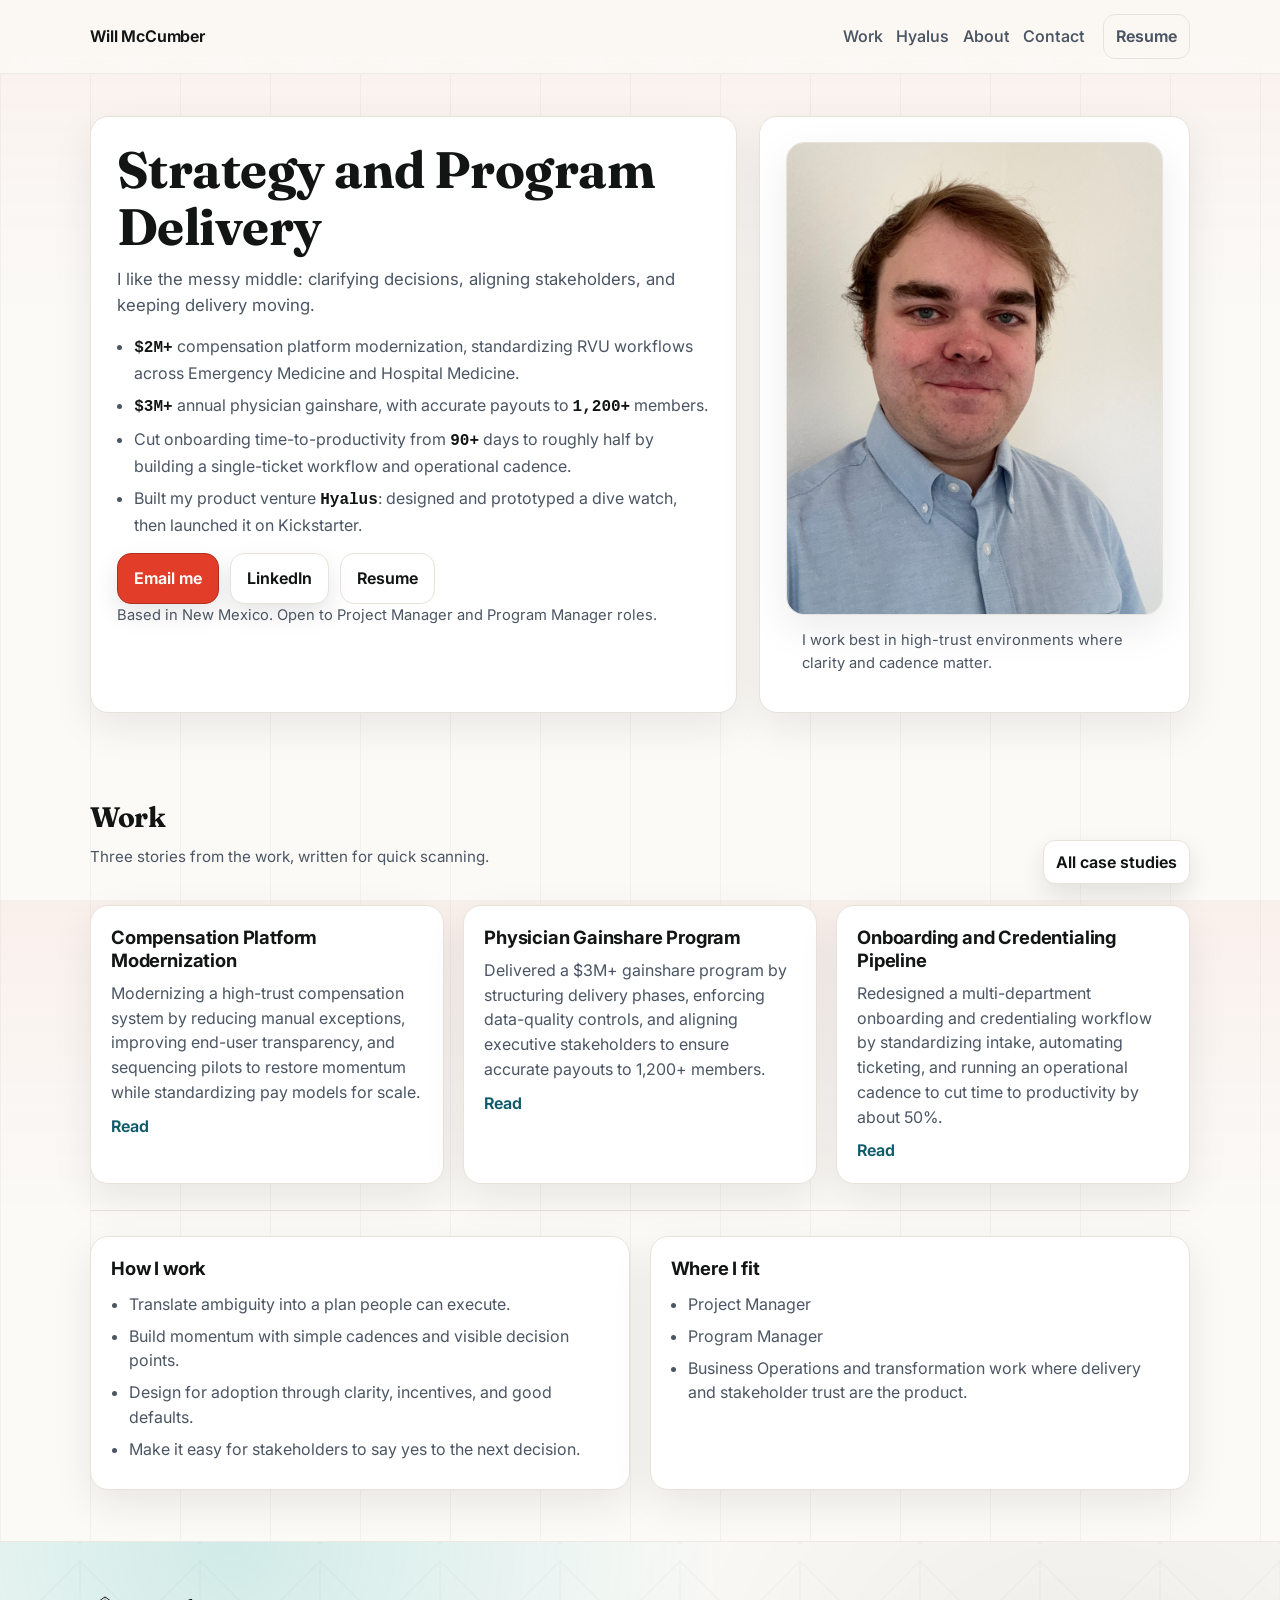
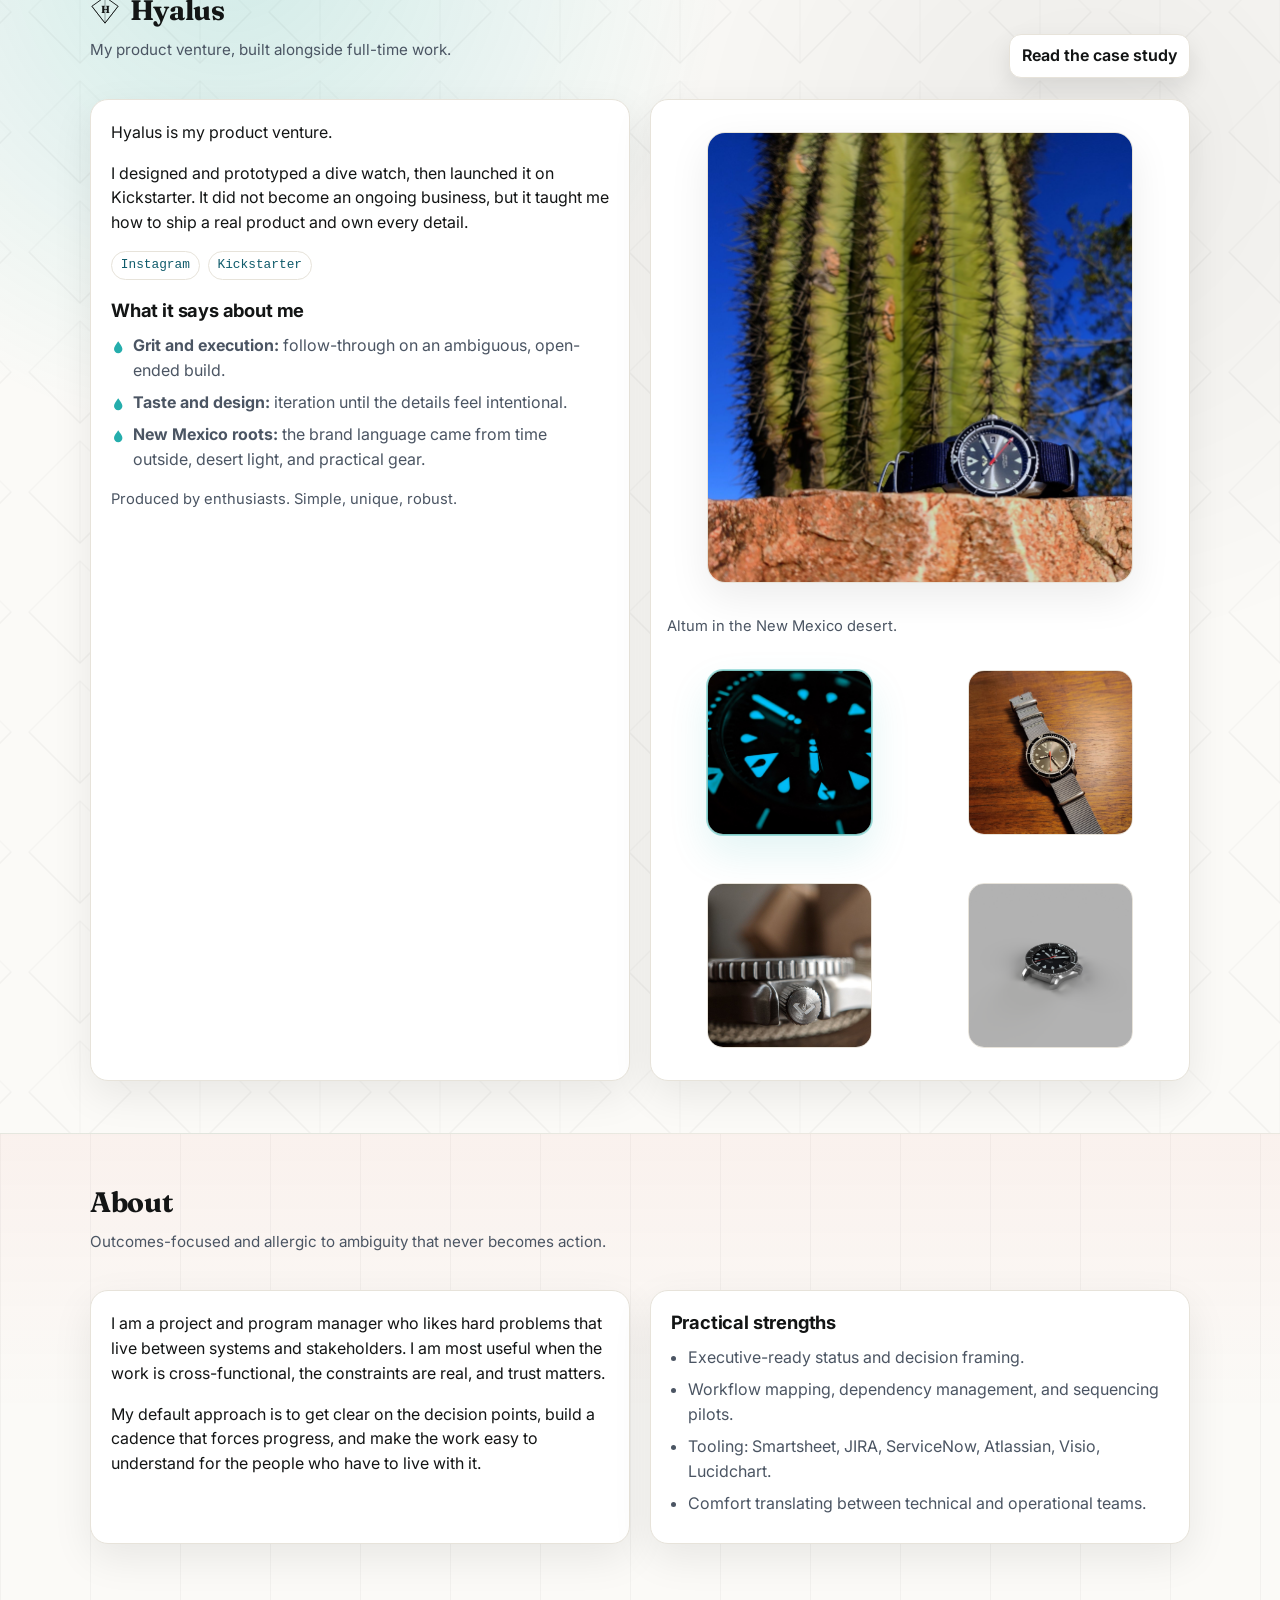
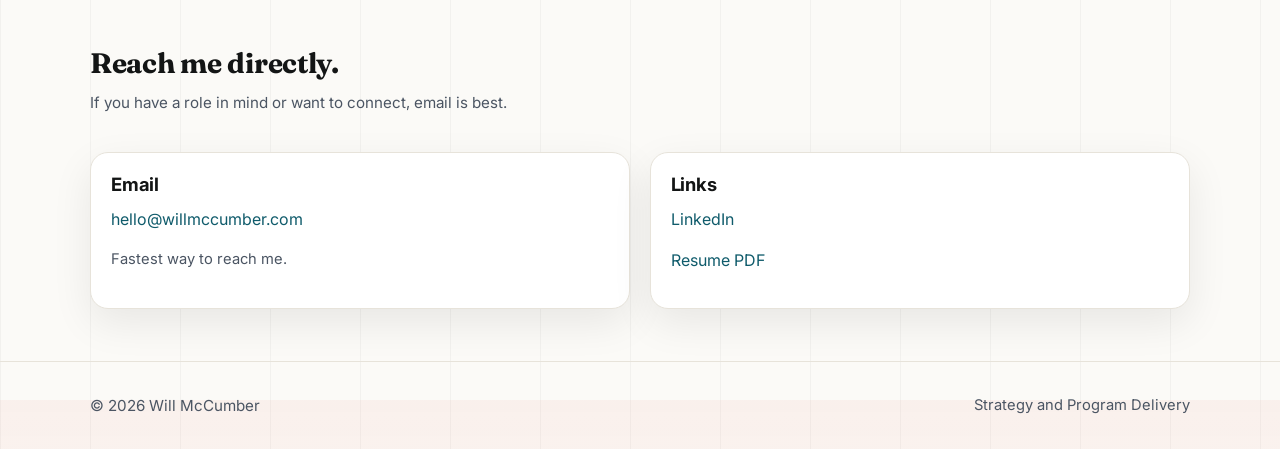
==== commit 19c9f9a9: "Add files via upload" ====
--- a/index.html
+++ b/index.html
@@ -3,670 +3,300 @@
 <head>
   <meta charset="utf-8" />
   <meta name="viewport" content="width=device-width, initial-scale=1" />
-  <title>Will McCumber — Professional Portfolio</title>
-  <meta name="description" content="Portfolio of Will McCumber — Program/Project Manager specializing in healthcare operations, compensation systems, and enterprise transformation." />
+  <title>Will McCumber | Strategy and Program Delivery</title>
+  <meta name="description" content="I like the messy middle: clarifying decisions, aligning stakeholders, and keeping delivery moving. Case studies and Hyalus, my product venture." />
   <meta name="author" content="Will McCumber" />
-  <meta name="theme-color" content="#0f172a" />
   <meta name="robots" content="index,follow" />
+  <meta name="theme-color" content="#fbfaf7" />
   <link rel="canonical" href="https://www.willmccumber.com/" />
 
-  <!-- Icons (add files in /assets as needed) -->
+  <!-- Icons -->
   <link rel="icon" href="assets/favicon.ico" sizes="any">
   <link rel="icon" href="assets/icon.svg" type="image/svg+xml">
   <link rel="apple-touch-icon" href="assets/apple-touch-icon.png">
 
   <!-- Open Graph -->
-  <meta property="og:title" content="Will McCumber — Professional Portfolio" />
-  <meta property="og:description" content="Program/Project Manager | Healthcare operations, compensation systems, enterprise transformation." />
+  <meta property="og:title" content="Will McCumber | Strategy and Program Delivery" />
+  <meta property="og:description" content="I like the messy middle: clarifying decisions, aligning stakeholders, and keeping delivery moving. Case studies and Hyalus, my product venture." />
   <meta property="og:type" content="website" />
   <meta property="og:image" content="https://www.willmccumber.com/assets/headshot.jpg" />
   <meta property="og:url" content="https://www.willmccumber.com/" />
 
   <!-- Twitter Card -->
   <meta name="twitter:card" content="summary_large_image" />
-  <meta name="twitter:title" content="Will McCumber — Professional Portfolio" />
-  <meta name="twitter:description" content="Program/Project Manager | Healthcare operations, compensation systems, enterprise transformation." />
+  <meta name="twitter:title" content="Will McCumber | Strategy and Program Delivery" />
+  <meta name="twitter:description" content="I like the messy middle: clarifying decisions, aligning stakeholders, and keeping delivery moving. Case studies and Hyalus, my product venture." />
   <meta name="twitter:image" content="https://www.willmccumber.com/assets/headshot.jpg" />
+
+  <script type="application/ld+json">
+{
+  "@context": "https://schema.org",
+  "@type": "Person",
+  "name": "Will McCumber",
+  "jobTitle": "Program Manager",
+  "url": "https://www.willmccumber.com/",
+  "sameAs": [
+    "https://www.linkedin.com/in/will-mccumber/"
+  ]
+}
+  </script>
 
   <!-- Analytics -->
   <script src="https://cdn.counter.dev/script.js" data-id="87e6ac7b-272c-470d-b0e3-2a1204f4a0e0" data-utcoffset="-7" defer></script>
 
   <!-- Fonts -->
   <link rel="preconnect" href="https://fonts.gstatic.com" crossorigin>
-  <link href="https://fonts.googleapis.com/css2?family=Inter:wght@300;400;500;600;700;800&display=swap" rel="stylesheet">
-
-  <style>
-    :root {
-      --bg: #0b1220;          /* slate-950 */
-      --panel: #0f172a;       /* slate-900 */
-      --muted: #94a3b8;       /* slate-400 */
-      --text: #e2e8f0;        /* slate-200 */
-      --accent: #38bdf8;      /* sky-400 */
-      --accent-2: #f472b6;    /* pink-400 */
-      --ring: rgba(56, 189, 248, .35);
-      --card: #111827;
-      --border: #1f2937;
-      --link: #7dd3fc;
-      --shadow: 0 10px 30px rgba(0,0,0,.35);
-    }
-    :root.light {
-      --bg: #f8fafc;          /* slate-50 */
-      --panel: #ffffff;        /* white */
-      --muted: #475569;        /* slate-600 */
-      --text: #0f172a;         /* slate-900 */
-      --accent: #0ea5e9;       /* sky-500 */
-      --accent-2: #db2777;     /* pink-600 */
-      --ring: rgba(14,165,233,.35);
-      --card: #ffffff;
-      --border: #e2e8f0;
-      --link: #0369a1;         /* sky-800 */
-      --shadow: 0 12px 26px rgba(15, 23, 42, .12);
-    }
-
-    * { box-sizing: border-box; }
-    html, body { height: 100%; }
-    body {
-      margin: 0;
-      font-family: Inter, system-ui, -apple-system, Segoe UI, Roboto, Helvetica, Arial, "Apple Color Emoji", "Segoe UI Emoji";
-      color: var(--text);
-      background: radial-gradient(1200px 1200px at 80% -10%, rgba(56,189,248,.12), transparent 40%),
-                  radial-gradient(1000px 1000px at -10% 10%, rgba(244,114,182,.10), transparent 40%),
-                  var(--bg);
-      line-height: 1.6;
-      scroll-behavior: smooth;
-    }
-
-    /* Accessible helpers */
-    .visually-hidden {
-      position: absolute !important;
-      width: 1px; height: 1px;
-      padding: 0; margin: -1px;
-      overflow: hidden;
-      clip: rect(0,0,0,0);
-      white-space: nowrap;
-      border: 0;
-    }
-    .skip-link {
-      position: absolute;
-      left: 1rem; top: 1rem;
-      transform: translateY(-200%);
-      padding: .55rem .8rem;
-      border-radius: .75rem;
-      border: 1px solid var(--border);
-      background: var(--panel);
-      color: var(--text);
-      text-decoration: none;
-      box-shadow: var(--shadow);
-      z-index: 999;
-    }
-    .skip-link:focus { transform: translateY(0); outline: none; box-shadow: 0 0 0 4px var(--ring), var(--shadow); }
-
-    /* Layout */
-    .container { max-width: 1100px; margin: 0 auto; padding: 0 1.25rem; }
-    header {
-      position: sticky; top: 0; z-index: 50;
-      backdrop-filter: blur(10px);
-      background: color-mix(in oklab, var(--panel), transparent 30%);
-      border-bottom: 1px solid var(--border);
-    }
-    .nav { display: flex; align-items: center; justify-content: space-between; padding: .85rem 0; gap: .75rem; }
-    .brand { display: flex; align-items: center; gap: .6rem; font-weight: 700; letter-spacing: .2px; text-decoration: none; color: var(--text); }
-    .brand .dot { width: .6rem; height: .6rem; border-radius: 999px; background: linear-gradient(135deg, var(--accent), var(--accent-2)); box-shadow: 0 0 0 3px var(--ring); }
-
-    .nav-right { display:flex; align-items:center; gap: .5rem; }
-    nav { display:flex; align-items:center; }
-    nav a { color: var(--text); text-decoration: none; opacity: .85; font-weight: 500; margin-left: 1rem; }
-    nav a:hover { opacity: 1; color: var(--accent); }
-
-    .btn {
-      display: inline-flex; align-items: center; gap: .5rem;
-      padding: .7rem 1rem; border-radius: .75rem;
-      border: 1px solid var(--border);
-      background: linear-gradient(180deg, color-mix(in oklab, var(--panel), #000 10%), var(--panel));
-      color: var(--text);
-      text-decoration: none;
-      box-shadow: 0 2px 0 0 rgba(0,0,0,.2) inset;
-      cursor: pointer;
-      font: inherit;
-      font-size: 1rem;
-      line-height: 1.1;
-      white-space: nowrap;
-    }
-    .btn:hover { border-color: color-mix(in oklab, var(--accent), var(--border) 70%); box-shadow: 0 0 0 3px var(--ring); }
-    .btn.primary { background: linear-gradient(180deg, color-mix(in oklab, var(--accent), #000 5%), var(--accent)); color: #001018; border-color: transparent; font-weight: 700; }
-    .btn.primary:hover { box-shadow: 0 0 0 4px var(--ring); }
-    .btn.small { padding: .55rem .75rem; border-radius: .65rem; }
-
-    button.btn { -webkit-appearance: none; appearance: none; }
-    button.btn::-moz-focus-inner { border: 0; padding: 0; }
-
-    .nav-toggle { display:none; }
-    .nav-links { display:flex; align-items:center; }
-
-    /* Hero */
-    .hero { padding: 5rem 0 3rem; }
-    .hero-grid { display: grid; grid-template-columns: 1.2fr .8fr; gap: 2rem; align-items: center; }
-    .eyebrow { display: inline-flex; align-items: center; gap: .5rem; padding: .3rem .6rem; border-radius: 999px; border: 1px solid var(--border); background: color-mix(in oklab, var(--panel), transparent 25%); color: var(--muted); font-size: .875rem; }
-    .eyebrow svg { width: 16px; height: 16px; }
-    h1 { font-size: clamp(2rem, 2.6rem + 1vw, 3.2rem); line-height: 1.15; margin: 1rem 0 .75rem; }
-    .lead { font-size: clamp(1rem, .9rem + .4vw, 1.25rem); color: var(--muted); max-width: 75ch; }
-    .cta { display: flex; gap: .75rem; margin-top: 1.5rem; flex-wrap: wrap; }
-
-    /* Headshot */
-    .avatar-wrap { display:flex; justify-content:center; }
-    .avatar {
-      width: 220px; height: 220px; object-fit: cover; border-radius: 999px;
-      border: 2px solid var(--border);
-      box-shadow: var(--shadow), 0 0 0 6px var(--ring);
-      background: #0b1220;
-    }
-
-    /* Highlights */
-    .highlights { display: grid; grid-template-columns: repeat(4,1fr); gap: 1rem; margin: 2.5rem 0 3rem; }
-    .stat { border: 1px solid var(--border); background: color-mix(in oklab, var(--panel), transparent 20%); border-radius: 1rem; padding: 1rem; }
-    .stat h3 { margin: 0; font-size: 1.5rem; }
-    .stat p { margin: .35rem 0 0; color: var(--muted); font-size: .95rem; }
-
-    /* Sections */
-    section { padding: 3rem 0; border-top: 1px solid var(--border); }
-    .section-title { font-size: 1.25rem; letter-spacing: .5px; opacity: .9; margin-bottom: 1.25rem; }
-
-    /* Experience timeline */
-    .timeline { position: relative; padding-left: 1.25rem; }
-    .timeline:before { content: ""; position: absolute; left: 6px; top: 0; bottom: 0; width: 2px; background: linear-gradient(var(--accent), var(--accent-2)); opacity: .6; }
-    .role { position: relative; border: 1px solid var(--border); background: var(--card); border-radius: 1rem; padding: 1rem; margin-bottom: 1rem; }
-    .role:before { content: ""; position: absolute; left: -8px; top: 1rem; width: 14px; height: 14px; border-radius: 999px; background: radial-gradient(circle at 40% 35%, var(--accent), var(--accent-2)); box-shadow: 0 0 0 3px var(--ring); }
-    .role h3 { margin: 0 0 .25rem; font-size: 1.1rem; }
-    .role .meta { color: var(--muted); font-size: .95rem; margin-bottom: .5rem; }
-    .role ul { margin: .5rem 0 0 1rem; }
-    .role li { margin: .35rem 0; }
-    .role .kicker { margin-top: .75rem; padding-top: .75rem; border-top: 1px dashed color-mix(in oklab, var(--border), transparent 35%); }
-
-    /* Cards grid */
-    .grid { display: grid; grid-template-columns: repeat(12, 1fr); gap: 1rem; }
-    .col-6 { grid-column: span 6; }
-    .col-4 { grid-column: span 4; }
-    .col-8 { grid-column: span 8; }
-    .col-12 { grid-column: span 12; }
-
-    /* Skill chips */
-    .chips { display: flex; gap: .5rem; flex-wrap: wrap; }
-
-    .chip { border: 1px solid var(--border); background: color-mix(in oklab, var(--panel), transparent 20%); padding: .4rem .6rem; border-radius: .6rem; font-size: .9rem; }
-    a.link { color: var(--link); text-decoration: none; }
-    a.link:hover { text-decoration: underline; }
-
-    /* Details (mini case studies) */
-    details { margin-top: .75rem; border-top: 1px dashed color-mix(in oklab, var(--border), transparent 35%); padding-top: .75rem; }
-    summary {
-      cursor: pointer;
-      list-style: none;
-      font-weight: 650;
-      color: var(--link);
-      display: inline-flex;
-      align-items: center;
-      gap: .5rem;
-    }
-    summary::-webkit-details-marker { display:none; }
-    summary:after { content: "▾"; opacity: .75; }
-    details[open] summary:after { content: "▴"; }
-    details p, details ul { margin-top: .6rem; }
-    .case-list { margin: .65rem 0 0 1.1rem; }
-    .case-list li { margin: .45rem 0; }
-
-    /* Footer */
-    footer { border-top: 1px solid var(--border); padding: 2rem 0; color: var(--muted); }
-
-    /* Utilities */
-    .muted { color: var(--muted); }
-    .kbd { font-family: ui-monospace, SFMono-Regular, Menlo, Monaco, Consolas, "Liberation Mono", "Courier New", monospace; background: color-mix(in oklab, var(--panel), transparent 30%); padding: .1rem .35rem; border-radius: .35rem; border: 1px solid var(--border); }
-
-    /* Responsive */
-    @media (max-width: 900px) {
-      .highlights { grid-template-columns: repeat(2, 1fr); }
-      .hero-grid { grid-template-columns: 1fr; text-align: left; }
-      .avatar { width: 160px; height: 160px; }
-      .col-6, .col-4, .col-8 { grid-column: span 12; }
-
-      .nav-toggle { display:inline-flex; }
-      .nav-links {
-        position: absolute;
-        left: 0; right: 0;
-        top: 100%;
-        display: none;
-        flex-direction: column;
-        align-items: flex-start;
-        padding: 1rem 1.25rem 1.1rem;
-        background: color-mix(in oklab, var(--panel), transparent 8%);
-        border-bottom: 1px solid var(--border);
-        backdrop-filter: blur(10px);
-      }
-      header.nav-open .nav-links { display:flex; }
-      nav { width: 100%; flex-direction: column; align-items:flex-start; }
-      nav a { margin: .35rem 0 0; padding: .35rem .25rem; width: 100%; border-radius: .6rem; }
-      nav a:hover { background: color-mix(in oklab, var(--panel), transparent 15%); }
-    }
-
-    /* Print-friendly (1–2 pages) */
-    @media (print) {
-      header, .cta, .highlights, .chips, .theme-toggle, .nav-toggle, .avatar-wrap { display: none !important; }
-      body { background: white; color: black; }
-      section { break-inside: avoid; }
-    }
-  </style>
+  <link href="https://fonts.googleapis.com/css2?family=Inter:wght@350;400;500;600;700;800&family=Fraunces:opsz,wght@9..144,500;9..144,650;9..144,750&display=swap" rel="stylesheet">
+
+  <link rel="stylesheet" href="assets/site.css" />
 </head>
 <body>
-  <a href="#main" class="skip-link">Skip to content</a>
-
-  <header id="siteHeader">
-    <div class="container nav">
-      <a class="brand" href="#about">
-        <span class="dot" aria-hidden="true"></span>
-        <span>Will McCumber</span>
-      </a>
-
-      <div class="nav-right">
-        <button class="btn small nav-toggle" id="navToggle" aria-label="Open menu" aria-expanded="false" aria-controls="primaryNav">☰</button>
-
-        <div class="nav-links" id="primaryNav">
-          <nav aria-label="Primary">
-
-            <a href="#about">About</a>
-            <a href="case-studies/index.html">Case Studies</a>
-            <a href="#contact">Contact</a>
-          </nav>
-        </div>
-
-        <a class="btn small" href="assets/Will_McCumber_Resume.pdf" target="_blank" rel="noopener">Resume</a>
-        <button class="btn small theme-toggle" id="themeToggle" aria-label="Toggle theme">🌗</button>
-      </div>
-    </div>
-  </header>
-
-  <main id="main" class="container">
-    <section class="hero" id="about">
-      <div class="hero-grid">
+<a class="skip-link" href="#main">Skip to content</a>
+
+<header id="siteHeader" class="header">
+  <div class="container header-inner">
+    <a class="brand" href="index.html" aria-label="Home">
+      <span class="brand-text">Will McCumber</span>
+    </a>
+
+    <div class="nav-links" id="navLinks">
+      <nav class="nav" aria-label="Primary">
+        <a href="#work">Work</a>
+        <a href="#hyalus">Hyalus</a>
+        <a href="#about">About</a>
+        <a href="#contact">Contact</a>
+        <a class="btn small ghost" href="assets/Will_McCumber_Resume.pdf" target="_blank" rel="noopener">Resume</a>
+      </nav>
+    </div>
+
+    <button class="btn small icon nav-toggle" id="navToggle" type="button" aria-label="Toggle menu" aria-expanded="false">☰</button>
+  </div>
+</header>
+
+<main id="main">
+  <section class="hero" id="top">
+    <div class="container hero-grid">
+      <div class="card pad-lg">
+        <h1>Strategy and Program Delivery</h1>
+        <p class="lead">I like the messy middle: clarifying decisions, aligning stakeholders, and keeping delivery moving.</p>
+
+        <ul class="list">
+          <li><span class="metric">$2M+</span> compensation platform modernization, standardizing RVU workflows across Emergency Medicine and Hospital Medicine.</li>
+          <li><span class="metric">$3M+</span> annual physician gainshare, with accurate payouts to <span class="metric">1,200+</span> members.</li>
+          <li>Cut onboarding time-to-productivity from <span class="metric">90+</span> days to roughly half by building a single-ticket workflow and operational cadence.</li>
+          <li>Built my product venture <span class="metric">Hyalus</span>: designed and prototyped a dive watch, then launched it on Kickstarter.</li>
+        </ul>
+
+        <div class="btn-row">
+          <a class="btn primary" href="mailto:hello@willmccumber.com">Email me</a>
+          <a class="btn" href="https://www.linkedin.com/in/will-mccumber/" target="_blank" rel="noopener">LinkedIn</a>
+          <a class="btn ghost" href="assets/Will_McCumber_Resume.pdf" target="_blank" rel="noopener">Resume</a>
+        </div>
+
+        <p class="note">Based in New Mexico. Open to Project Manager and Program Manager roles.</p>
+      </div>
+
+      <div class="card pad-lg">
+        <div class="media" style="aspect-ratio: 4/5;">
+          <img src="assets/headshot.jpg" alt="Headshot of Will McCumber" loading="eager" />
+        </div>
+        <div class="caption">
+          <p style="margin:.15rem 0 0;">I work best in high-trust environments where clarity and cadence matter.</p>
+        </div>
+      </div>
+    </div>
+  </section>
+
+  <section class="section" id="work">
+    <div class="container">
+      <div class="section-head">
         <div>
-          <span class="eyebrow">
-            <svg viewBox="0 0 24 24" fill="none" stroke="currentColor" stroke-width="1.8" aria-hidden="true"><path d="M12 3v18M3 12h18"/></svg>
-            Program / Project Manager — Healthcare & Enterprise Ops
-          </span>
-          <h1>Program &amp; Project Manager modernizing compensation systems and enterprise operations.</h1>
-          <p class="lead">
-            I align product, engineering, HRIS, and operations to deliver durable, AI‑ready systems. Recent work includes rebuilding a <strong>$2M+</strong> physician compensation platform at Envision Healthcare and streamlining ICP's onboarding & credentialing pipelines to cut time‑to‑productivity by up to <strong>50%</strong>.
+          <h2>Work</h2>
+          <p class="sub">Three stories from the work, written for quick scanning.</p>
+        </div>
+        <a class="btn small" href="case-studies/index.html">All case studies</a>
+      </div>
+
+      <div class="grid three">
+        <article class="card pad cs-item">
+          <h3>Compensation Platform Modernization</h3>
+          <p class="desc">Modernizing a high-trust compensation system by reducing manual exceptions, improving end-user transparency, and sequencing pilots to restore momentum while standardizing pay models for scale.</p>
+          <div class="links">
+            <a href="case-studies/envision-compensation-modernization.html">Read</a>
+          </div>
+        </article>
+
+        <article class="card pad cs-item">
+          <h3>Physician Gainshare Program</h3>
+          <p class="desc">Delivered a $3M+ gainshare program by structuring delivery phases, enforcing data-quality controls, and aligning executive stakeholders to ensure accurate payouts to 1,200+ members.</p>
+          <div class="links">
+            <a href="case-studies/physician-gainshare-program.html">Read</a>
+          </div>
+        </article>
+
+        <article class="card pad cs-item">
+          <h3>Onboarding and Credentialing Pipeline</h3>
+          <p class="desc">Redesigned a multi-department onboarding and credentialing workflow by standardizing intake, automating ticketing, and running an operational cadence to cut time to productivity by about 50%.</p>
+          <div class="links">
+            <a href="case-studies/onboarding-credentialing-pipeline.html">Read</a>
+          </div>
+        </article>
+      </div>
+
+      <hr class="sep" />
+
+      <div class="grid two">
+        <div class="card pad">
+          <h3>How I work</h3>
+          <ul class="list">
+            <li>Translate ambiguity into a plan people can execute.</li>
+            <li>Build momentum with simple cadences and visible decision points.</li>
+            <li>Design for adoption through clarity, incentives, and good defaults.</li>
+            <li>Make it easy for stakeholders to say yes to the next decision.</li>
+          </ul>
+        </div>
+
+        <div class="card pad">
+          <h3>Where I fit</h3>
+          <ul class="list">
+            <li>Project Manager</li>
+            <li>Program Manager</li>
+            <li>Business Operations and transformation work where delivery and stakeholder trust are the product.</li>
+          </ul>
+        </div>
+      </div>
+    </div>
+  </section>
+
+    <section class="section hyalus-section" id="hyalus">
+    <div class="container">
+      <div class="section-head">
+        <div>
+          <h2 class="hyalus-title"><span class="hyalus-icon" aria-hidden="true">
+  <svg viewBox="0 0 64 64" fill="none" xmlns="http://www.w3.org/2000/svg">
+    <path d="M32 4 L60 24 L32 60 L4 24 Z" stroke="currentColor" stroke-width="2"/>
+    <path d="M32 4 L32 60" stroke="currentColor" stroke-width="1.5" opacity="0.55"/>
+    <path d="M4 24 L32 60 L60 24" stroke="currentColor" stroke-width="1.5" opacity="0.55"/>
+    <text x="32" y="39" text-anchor="middle" font-family="Fraunces, Georgia, serif" font-size="22" font-weight="700" fill="currentColor">H</text>
+  </svg>
+</span>Hyalus</h2>
+          <p class="sub">My product venture, built alongside full-time work.</p>
+        </div>
+        <a class="btn small" href="case-studies/hyalus-watch-build.html">Read the case study</a>
+      </div>
+
+      <div class="grid two">
+        <div class="card pad">
+          <p class="lead" style="margin-top:0;">Hyalus is my product venture.</p>
+          <p>I designed and prototyped a dive watch, then launched it on Kickstarter. It did not become an ongoing business, but it taught me how to ship a real product and own every detail.</p>
+
+          <div class="chips" style="margin:.85rem 0 0;">
+            <a class="pill" href="https://www.instagram.com/hyalus.watches/" target="_blank" rel="noopener">Instagram</a>
+            <a class="pill" href="https://www.kickstarter.com/projects/hyalus/hyalus-watches-project-altum" target="_blank" rel="noopener">Kickstarter</a>
+          </div>
+
+          <h3 style="margin-top:1.2rem;">What it says about me</h3>
+          <ul class="list hyalus-list">
+            <li><strong>Grit and execution:</strong> follow-through on an ambiguous, open-ended build.</li>
+            <li><strong>Taste and design:</strong> iteration until the details feel intentional.</li>
+            <li><strong>New Mexico roots:</strong> the brand language came from time outside, desert light, and practical gear.</li>
+          </ul>
+
+          <p class="note" style="margin-top:1rem;">Produced by enthusiasts. Simple, unique, robust.</p>
+        </div>
+
+        <div class="card hyalus-media-card">
+          <div class="hyalus-media">
+            <figure class="media hyalus-feature">
+              <img src="assets/img/hyalus/cactus.jpg" alt="Hyalus watch in the New Mexico desert" loading="lazy" />
+            </figure>
+            <p class="note hyalus-caption">Altum in the New Mexico desert.</p>
+
+            <div class="hyalus-grid" aria-label="Hyalus photo grid">
+              <figure class="media glow">
+                <img src="assets/img/hyalus/lume.jpg" alt="Hyalus watch lume photo" loading="lazy" />
+              </figure>
+              <figure class="media">
+                <img src="assets/img/hyalus/watch-on-wood.jpg" alt="Hyalus watch on a wood surface" loading="lazy" />
+              </figure>
+              <figure class="media">
+                <img src="assets/img/hyalus/crown-logo.jpg" alt="Hyalus crown macro with logo" loading="lazy" />
+              </figure>
+              <figure class="media">
+                <img src="assets/img/hyalus/render-angle.png" alt="Hyalus CAD render" loading="lazy" />
+              </figure>
+            </div>
+          </div>
+        </div>
+      </div>
+    </div>
+  </section>
+
+  <section class="section" id="about">
+    <div class="container">
+      <div class="section-head">
+        <div>
+          <h2>About</h2>
+          <p class="sub">Outcomes-focused and allergic to ambiguity that never becomes action.</p>
+        </div>
+      </div>
+
+      <div class="grid two">
+        <div class="card pad">
+          <p style="margin-top:0;">
+            I am a project and program manager who likes hard problems that live between systems and stakeholders. I am most useful when the work is cross-functional, the constraints are real, and trust matters.
           </p>
-          <div class="cta">
-            <a class="btn primary" href="#contact">Get in touch</a>
-            <a class="btn" href="assets/Will_McCumber_Resume.pdf" target="_blank" rel="noopener">View resume</a>
-                        <a class="btn" href="case-studies/index.html">Case studies</a>
-<a class="btn" href="https://www.linkedin.com/in/will-mccumber/" target="_blank" rel="noopener">LinkedIn</a>
-          </div>
-
-          <p class="muted" style="margin:.75rem 0 0; font-size:.95rem; max-width: 80ch;">
-            Hiring manager? The <a class="link" href="case-studies/index.html">case studies</a> show decisions, governance, and measurable outcomes.
+          <p>
+            My default approach is to get clear on the decision points, build a cadence that forces progress, and make the work easy to understand for the people who have to live with it.
           </p>
-
-          <div class="highlights" role="list" aria-label="Career highlights">
-            <div class="stat" role="listitem"><h3>5+ years</h3><p>Cross‑functional PM in healthcare & enterprise ops</p></div>
-            <div class="stat" role="listitem"><h3>$2M+ program</h3><p>Compensation platform modernization (Envision)</p></div>
-            <div class="stat" role="listitem"><h3>1,200+ members</h3><p>Gainshare payouts administered accurately</p></div>
-            <div class="stat" role="listitem"><h3>50% faster</h3><p>Physician onboarding & credentialing pipeline</p></div>
-          </div>
-        </div>
-        <div class="avatar-wrap">
-          <img class="avatar" src="assets/headshot.jpg" alt="Headshot of Will McCumber in suit and tie" width="220" height="220" decoding="async" />
-        </div>
-      </div>
-    </section>
-
-    <section id="operating-model" aria-labelledby="operating-title">
-      <h2 class="section-title" id="operating-title">How I run programs</h2>
-      <div class="grid">
-        <div class="role col-8">
-          <p class="muted" style="margin-top:0;">
-            My default operating model is built to keep delivery moving while making decisions obvious, auditable, and reversible when needed.
-          </p>
-          <ul class="case-list">
-            <li><strong>Governance:</strong> clear decision rights, escalation paths, steering/working group cadence, decision log.</li>
-            <li><strong>Delivery rhythm:</strong> sprint or hybrid cadence, dependency tracking, weekly executive readout, unblock-focused standups.</li>
-            <li><strong>Risk management:</strong> RAID ownership, early risk surfacing, mitigations tied to dates/owners, no “hidden work.”</li>
-            <li><strong>Scope control:</strong> change control with impact (time/cost/quality), “must vs nice-to-have” alignment.</li>
-            <li><strong>Metrics:</strong> cycle time, defect escape, throughput, adoption readiness (training, comms, support), and ROI proxy metrics.</li>
-            <li><strong>Stakeholder alignment:</strong> stakeholder map, comms plan, and artifacts designed for exec scanning (not meeting notes).</li>
-            <li><strong>Tooling:</strong> Smartsheet/JIRA dashboards, Confluence/SharePoint documentation, and lightweight templates teams actually use.</li>
+        </div>
+
+        <div class="card pad">
+          <h3 style="margin-top:0;">Practical strengths</h3>
+          <ul class="list">
+            <li>Executive-ready status and decision framing.</li>
+            <li>Workflow mapping, dependency management, and sequencing pilots.</li>
+            <li>Tooling: Smartsheet, JIRA, ServiceNow, Atlassian, Visio, Lucidchart.</li>
+            <li>Comfort translating between technical and operational teams.</li>
           </ul>
         </div>
-        <aside class="col-4">
-          <div class="stat">
-            <h3>Principle</h3>
-            <p class="muted">Make the work visible, make tradeoffs explicit, and keep delivery teams focused on the highest-leverage work.</p>
-          </div>
-        </aside>
-      </div>
-    </section>
-
-    <section id="experience" aria-labelledby="experience-title">
-      <h2 class="section-title" id="experience-title">Experience</h2>
-      <div class="timeline">
-        <article class="role">
-          <h3>Project Manager — Enterprise Program Management Office (EPMO)</h3>
-          <div class="meta">Envision Healthcare (via Kforce) · May 2024 – Present · Remote / US</div>
-          <ul>
-            <li>Spearheading a <strong>$2M+</strong> enterprise modernization to rebuild Envision’s physician compensation platform with scalable, AI‑ready architecture.</li>
-            <li>Surfaced critical complexity in shift‑differential logic, prompting executive compensation reforms across clinical service‑line leadership.</li>
-            <li>Driving alignment across HRIS, IT, Compensation, Contracts, and vendors to standardize compensation and enable platform scalability.</li>
-            <li>Established sprint cadences and Smartsheet/JIRA dashboards to maintain delivery momentum and executive visibility.</li>
-            <li>Leading readiness to retire legacy systems and lay the groundwork for broader enterprise transformation.</li>
-          </ul>
-        </article>
-
-        <article class="role">
-          <h3>PMO Project Coordinator</h3>
-          <div class="meta">Innovation Care Partners (AP Professionals → HonorHealth) · Jul 2021 – May 2024 · Scottsdale, AZ</div>
-          <ul>
-            <li>Managed the <strong>$3M+</strong> 2023 Physician Gainshare Program; ensured accurate payouts to <strong>1,200+</strong> members and secured executive approval for a revised distribution model.</li>
-            <li>Redesigned credentialing & onboarding pipeline, reducing time‑to‑productivity by ~<strong>50%</strong> and accelerating capture of covered lives.</li>
-            <li>Supported the CAO as liaison and DEI Council representative; advanced interdepartmental priorities and executive communications.</li>
-            <li>Led LMS deployment and new‑hire automation with cybersecurity & compliance; drove organization‑wide adoption and training efficacy.</li>
-            <li>Planned & tracked projects using JIRA, Confluence, MS Project; instituted cross‑team operating rhythms.</li>
-          </ul>
-        </article>
-
-        <article class="role">
-          <h3>Founder & Company Lead — Hyalus Watches</h3>
-          <div class="meta">May 2018 – Dec 2020 · E‑commerce</div>
-          <ul>
-            <li>Raised <strong>$26K</strong> from <strong>$4K</strong> ad spend via crowdfunding; managed full product lifecycle (design → sourcing → fulfillment).</li>
-            <li>Adapted supply chain during COVID to sustain prototyping timelines and customer communication.</li>
-          </ul>
-        </article>
-
-        <article class="role">
-          <h3>Project Specialist (Independent Contractor) — AS &amp; Co (now Deckmode)</h3>
-          <div class="meta">Mar 2020 – Jun 2021 · Remote</div>
-          <ul>
-            <li>Cut customer acquisition costs by &gt;50% through funnel analysis and creative testing.</li>
-            <li>Implemented automated onboarding workflows in Asana and improved SOPs for content production.</li>
-          </ul>
-        </article>
-      </div>
-    </section>
-
-    <section id="projects" aria-labelledby="projects-title">
-      <h2 class="section-title" id="projects-title">Selected Work (snapshots)</h2>
-      <p class="muted" style="margin-top:-.5rem; max-width: 80ch;">
-        Quick highlights for skimming. Deeper write-ups are in <a class="link" href="#case-studies">Case Studies</a> below.
-      </p>
-
-      <div class="grid">
-        <article class="role col-6">
-          <h3>Compensation Platform Modernization</h3>
-          <div class="meta">Envision Healthcare · 2024–Present</div>
-          <ul class="case-list muted" style="margin-top:.35rem;">
-            <li><strong>Scope:</strong> $2M+ modernization rebuilding physician compensation workflows (including RVU components) with scalable, audit-ready controls.</li>
-            <li><strong>Work style:</strong> cross-functional governance across HRIS, IT, Compensation, Contracts, and clinical leaders with sprint cadence + executive visibility.</li>
-          </ul>
-</article>
-
-        <article class="role col-6">
-          <h3>Onboarding &amp; Credentialing Pipeline</h3>
-          <div class="meta">Innovation Care Partners · 2022–2024</div>
-          <ul class="case-list muted" style="margin-top:.35rem;">
-            <li><strong>Scope:</strong> unified intake, ownership, and automation across departments using JIRA-based workflows.</li>
-            <li><strong>Impact:</strong> reduced time-to-productivity by ~<strong>50%</strong> and lowered rework from missing/inaccurate inputs.</li>
-          </ul>
-</article>
-
-        <article class="role col-6">
-          <h3>Physician Gainshare Program</h3>
-          <div class="meta">Innovation Care Partners · 2023</div>
-          <ul class="case-list muted" style="margin-top:.35rem;">
-            <li><strong>Scope:</strong> managed a $3M+ incentive program with discovery → build → QA → production gates and audit-friendly documentation.</li>
-            <li><strong>Impact:</strong> accurate distribution to <strong>1,200+</strong> members and executive approval for an improved distribution model.</li>
-          </ul>
-</article>
-
-        <article class="role col-6">
-          <h3>Hyalus — Crowdfunded Product Launch</h3>
-          <div class="meta">Founder · 2018–2020</div>
-          <ul class="case-list muted" style="margin-top:.35rem;">
-            <li><strong>Scope:</strong> ran end-to-end product lifecycle (design → sourcing → fulfillment) under capital constraints.</li>
-            <li><strong>Impact:</strong> raised <strong>$26K</strong> from <strong>$4K</strong> ad spend and sustained delivery through COVID-era supply disruptions.</li>
-          </ul>
-        </article>
-      </div>
-    </section>
-
-    <section id="case-studies" aria-labelledby="case-studies-title">
-      <h2 class="section-title" id="case-studies-title">Case Studies (deep dives)</h2>
-      <p class="muted" style="margin-top:-.5rem; max-width: 80ch;">
-        If you want more than a resume scan, these short write-ups show my operating model in the real world—decision points, governance, and measurable outcomes.
-      </p>
-
-      <div class="grid">
-        <article class="role col-4">
-          <h3>Compensation Platform Modernization</h3>
-          <div class="meta">Envision Healthcare · 2024–Present</div>
-          <ul class="case-list muted" style="margin-top:.35rem;">
-            <li>Rebuilding a physician compensation platform with scalable workflows and audit-ready controls.</li>
-            <li>Cross-functional governance across HRIS, IT, Compensation, Contracts, and clinical leaders.</li>
-          </ul>
-          <div class="kicker">
-            <a class="btn small" href="case-studies/envision-compensation-modernization.html">Read case study</a>
-          </div>
-        </article>
-
-        <article class="role col-4">
-          <h3>Onboarding &amp; Credentialing Pipeline</h3>
-          <div class="meta">Innovation Care Partners · 2022–2024</div>
-          <ul class="case-list muted" style="margin-top:.35rem;">
-            <li>Unified intake, ownership, and automation across departments.</li>
-            <li>Reduced time-to-productivity by ~<strong>50%</strong> and lowered rework from missing inputs.</li>
-          </ul>
-          <div class="kicker">
-            <a class="btn small" href="case-studies/onboarding-credentialing-pipeline.html">Read case study</a>
-          </div>
-        </article>
-
-        <article class="role col-4">
-          <h3>Physician Gainshare Program</h3>
-          <div class="meta">Innovation Care Partners · 2023</div>
-          <ul class="case-list muted" style="margin-top:.35rem;">
-            <li>Year-long delivery from discovery → build → QA → production with approval gates.</li>
-            <li>Accurate distribution to <strong>1,200+</strong> members with executive-aligned revisions.</li>
-          </ul>
-          <div class="kicker">
-            <a class="btn small" href="case-studies/physician-gainshare-program.html">Read case study</a>
-          </div>
-        </article>
-
-        <div class="col-12" style="display:flex; justify-content:flex-end;">
-          <a class="btn" href="case-studies/index.html">View all case studies</a>
-        </div>
-      </div>
-    </section>
-
-    <section id="education" aria-labelledby="education-title">
-      <h2 class="section-title" id="education-title">Education</h2>
-      <div class="grid">
-        <div class="role col-6">
-          <h3>MBA Candidate (Expected 2027)</h3>
-          <div class="meta">Kelley School of Business, Indiana University</div>
-          <p class="muted">Kelley Direct Momentum Scholarship</p>
-        </div>
-        <div class="role col-6">
-          <h3>B.S., Political Science &amp; Civic and Economic Thought and Leadership</h3>
-          <div class="meta">Arizona State University · GPA 4.0</div>
-          <p class="muted">McCain Institute Policy Design Fellow</p>
-        </div>
-      </div>
-    </section>
-
-    <section id="skills" aria-labelledby="skills-title">
-      <h2 class="section-title" id="skills-title">Skills &amp; Tools</h2>
-      <div class="role">
-        <div class="chips" aria-label="Tooling">
-          <span class="chip">Smartsheet</span>
-          <span class="chip">JIRA</span>
-          <span class="chip">ServiceNow</span>
-          <span class="chip">Confluence</span>
-          <span class="chip">MS Project</span>
-          <span class="chip">Asana</span>
-        </div>
-        <p class="muted" style="margin-top:.75rem;">Methods: Agile · Scrum · Hybrid · Waterfall · Program/Portfolio Ops · Stakeholder Alignment · Executive Reporting</p>
-      </div>
-    </section>
-
-    <section id="contact" aria-labelledby="contact-title">
-      <h2 class="section-title" id="contact-title">Contact</h2>
-      <div class="grid">
-        <div class="role col-8">
-          <p style="margin-top:0;">Based in New Mexico · Open to US‑based hybrid/remote roles and advisory collaborations.</p>
-
-          <div class="kicker">
-
-            <div class="chips" style="align-items:center;">
-              <a class="btn primary" id="emailBtn" href="#" rel="noopener">Email me</a>
-              <button class="btn" id="copyEmailBtn" type="button">Copy email</button>
-              <a class="btn" href="https://www.linkedin.com/in/will-mccumber/" target="_blank" rel="noopener">LinkedIn</a>
-              <a class="btn" id="calendlyBtn" href="#" target="_blank" rel="noopener" style="display:none;">Schedule 15‑min chat</a>
-            </div>
-          </div>
-        </div>
-
-        <aside class="col-4">
-          <div class="stat">
-            <h3>Availability</h3>
-            <p class="muted">Actively delivering on current program; open to Program and Project Manager roles and select consulting.</p>
-          </div>
-        </aside>
-      </div>
-    </section>
-  </main>
-
-  <footer>
+      </div>
+    </div>
+  </section>
+
+  <section class="section" id="contact">
     <div class="container">
-      <div style="display:flex;justify-content:space-between;align-items:center;gap:1rem;flex-wrap:wrap;">
-        <span>© <span id="y"></span> Will McCumber</span>
-        
-      </div>
-    </div>
-  </footer>
-
-  <script>
-    // -----------------------------
-    // Config (edit these)
-    // -----------------------------
-    const CONTACT = {
-      email: "hello@willmccumber.com",   // website inbox (forwarding alias)
-      calendly: ""                      // optional: "https://calendly.com/your-handle/15min"
-    };
-
-    // -----------------------------
-    // Small helpers
-    // -----------------------------
-    const $ = (id) => document.getElementById(id);
-
-    // Year
-    $("y").textContent = new Date().getFullYear();
-
-    // Theme: stored preference → system preference → default dark
-    const root = document.documentElement;
-    const toggle = $("themeToggle");
-    const stored = localStorage.getItem("theme");
-    const prefersLight = window.matchMedia && window.matchMedia("(prefers-color-scheme: light)").matches;
-    if (stored === "light" || (!stored && prefersLight)) root.classList.add("light");
-
-    toggle.addEventListener("click", () => {
-      root.classList.toggle("light");
-      localStorage.setItem("theme", root.classList.contains("light") ? "light" : "dark");
-    });
-
-    // Mobile nav
-    const header = $("siteHeader");
-    const navToggle = $("navToggle");
-    const nav = $("primaryNav");
-
-    function setNav(open) {
-      header.classList.toggle("nav-open", open);
-      navToggle.setAttribute("aria-expanded", String(open));
-      navToggle.textContent = open ? "✕" : "☰";
-    }
-
-    navToggle.addEventListener("click", () => setNav(!header.classList.contains("nav-open")));
-    // Close menu after clicking a link (mobile)
-    nav.addEventListener("click", (e) => {
-      const target = e.target;
-      if (target && target.tagName === "A" && header.classList.contains("nav-open")) setNav(false);
-    });
-    // Close on Escape
-    document.addEventListener("keydown", (e) => {
-      if (e.key === "Escape" && header.classList.contains("nav-open")) setNav(false);
-    });
-
-    // Contact wiring
-    const email = (CONTACT.email || "").trim();
-    const isPlaceholder = !email || email.includes("your.email") || email.includes("example.com");
-    const emailBtn = $("emailBtn");
-    const copyBtn = $("copyEmailBtn");
-    const emailText = $("emailText");
-    const emailHint = $("emailHint");
-    const calendlyBtn = $("calendlyBtn");
-
-    if (emailText) emailText.textContent = email || "your.email@domain.com";
-    emailBtn.href = email ? `mailto:${email}` : "#";
-
-    if (isPlaceholder) {
-      if (copyBtn) copyBtn.style.display = "none";
-      if (emailHint) emailHint.style.display = "block";
-      emailBtn.setAttribute("aria-disabled", "true");
-      emailBtn.addEventListener("click", (e) => e.preventDefault());
-    } else {
-      if (emailHint) emailHint.style.display = "none";
-      emailBtn.removeAttribute("aria-disabled");
-      // Clipboard support (fallback: select text)
-      copyBtn.addEventListener("click", async () => {
-        try {
-          await navigator.clipboard.writeText(email);
-          copyBtn.textContent = "Copied!";
-          setTimeout(() => (copyBtn.textContent = "Copy email"), 1200);
-        } catch (_) {
-          // Fallback: create a temporary input for manual copy
-          const input = document.createElement("input");
-          input.value = email;
-          document.body.appendChild(input);
-          input.select();
-          document.execCommand("copy");
-          document.body.removeChild(input);
-          copyBtn.textContent = "Copied!";
-          setTimeout(() => (copyBtn.textContent = "Copy email"), 1200);
-        }
-      });
-    }
-
-    const calendly = (CONTACT.calendly || "").trim();
-    if (calendly) {
-      calendlyBtn.href = calendly;
-      calendlyBtn.style.display = "inline-flex";
-    }
-  </script>
-
-  <!-- Structured data -->
-  <script type="application/ld+json">
-  {
-    "@context": "https://schema.org",
-    "@type": "Person",
-    "name": "Will McCumber",
-    "jobTitle": "Program / Project Manager",
-    "url": "https://www.willmccumber.com/",
-    "sameAs": [
-      "https://www.linkedin.com/in/will-mccumber/"
-    ],
-    "alumniOf": [
-      { "@type": "CollegeOrUniversity", "name": "Indiana University Kelley School of Business" },
-      { "@type": "CollegeOrUniversity", "name": "Arizona State University" }
-    ]
-  }
-  </script>
+      <div class="section-head">
+        <div>
+          <h2>Reach me directly.</h2>
+          <p class="sub">If you have a role in mind or want to connect, email is best.</p>
+        </div>
+      </div>
+
+      <div class="grid two">
+        <div class="card pad">
+          <h3 style="margin-top:0;">Email</h3>
+          <p><a href="mailto:hello@willmccumber.com">hello@willmccumber.com</a></p>
+          <p class="note">Fastest way to reach me.</p>
+        </div>
+
+        <div class="card pad">
+          <h3 style="margin-top:0;">Links</h3>
+          <p><a href="https://www.linkedin.com/in/will-mccumber/" target="_blank" rel="noopener">LinkedIn</a></p>
+          <p><a href="assets/Will_McCumber_Resume.pdf" target="_blank" rel="noopener">Resume PDF</a></p>
+        </div>
+      </div>
+    </div>
+  </section>
+</main>
+
+<footer class="footer">
+  <div class="container row">
+    <div>© <span id="y"></span> Will McCumber</div>
+    <div class="note">Strategy and Program Delivery</div>
+  </div>
+</footer>
+
+<script src="assets/site.js" defer></script>
 </body>
 </html>
--- a/assets/site.css
+++ b/assets/site.css
@@ -0,0 +1,466 @@
+/* Will McCumber site styles
+   Design cues: machined metal (fine lines), warm neutrals, precise accent color.
+*/
+
+:root{
+  --bg:#fbfaf7;
+  --panel:#ffffff;
+  --text:#131515;
+  --muted:#4b5563;
+  --border:#e7e3da;
+  --shadow:0 14px 40px rgba(10,10,10,.08);
+  --shadow-2:0 10px 24px rgba(10,10,10,.10);
+  --accent:#e23d28;        /* seconds-hand red */
+  --accent-2:#0ea5a4;      /* lume teal */
+  --link:#0f5b6b;
+  --radius:18px;
+  --max:1100px;
+  --mono: ui-monospace, SFMono-Regular, Menlo, Monaco, Consolas, "Liberation Mono","Courier New", monospace;
+}
+
+*{box-sizing:border-box}
+html,body{height:100%}
+body{
+  margin:0;
+  font-family: Inter, system-ui, -apple-system, Segoe UI, Roboto, Helvetica, Arial, "Apple Color Emoji", "Segoe UI Emoji";
+  color:var(--text);
+  background:
+    linear-gradient(180deg, rgba(226,61,40,.05) 0%, transparent 35%),
+    repeating-linear-gradient(90deg, rgba(0,0,0,.035) 0, rgba(0,0,0,.035) 1px, transparent 1px, transparent 90px),
+    var(--bg);
+  line-height:1.55;
+}
+
+:root.dark body{
+  background:
+    linear-gradient(180deg, rgba(14,165,164,.08) 0%, transparent 40%),
+    repeating-linear-gradient(90deg, rgba(255,255,255,.045) 0, rgba(255,255,255,.045) 1px, transparent 1px, transparent 92px),
+    var(--bg);
+}
+
+img{max-width:100%; height:auto; display:block}
+a{color:var(--link); text-decoration:none}
+a:hover{text-decoration:underline}
+p{margin:0 0 1rem}
+h1,h2,h3{font-family: "Fraunces", ui-serif, Georgia, serif; letter-spacing:-.01em; margin:0 0 .7rem}
+h1{font-size:clamp(2rem, 4vw, 3.2rem); line-height:1.1}
+h2{font-size:clamp(1.4rem, 2.2vw, 2rem); line-height:1.2}
+h3{font-size:1.15rem; line-height:1.25; font-family:Inter, system-ui, sans-serif; letter-spacing:-.01em}
+
+.container{width:min(var(--max), calc(100% - 2.4rem)); margin:0 auto}
+.section{padding:3.2rem 0}
+.section.tight{padding:2.2rem 0}
+.section-head{display:flex; gap:1rem; align-items:flex-end; justify-content:space-between; margin-bottom:1.3rem}
+.card{
+  background:var(--panel);
+  border:1px solid var(--border);
+  border-radius:var(--radius);
+  box-shadow:var(--shadow);
+}
+.card.pad{padding:1.25rem}
+.card.pad-lg{padding:1.6rem}
+.grid{display:grid; gap:1.2rem; grid-template-columns:repeat(12, minmax(0,1fr))}
+.grid.two{grid-template-columns:repeat(2, minmax(0,1fr))}
+.grid.three{grid-template-columns:repeat(3, minmax(0,1fr))}
+@media (max-width: 900px){
+  .grid.two,.grid.three{grid-template-columns:1fr}
+}
+
+/* Header */
+.skip-link{
+  position:absolute; left:1rem; top:1rem;
+  transform:translateY(-200%);
+  padding:.6rem .85rem;
+  border-radius:12px;
+  background:var(--panel);
+  border:1px solid var(--border);
+  color:var(--text);
+}
+.skip-link:focus{transform:translateY(0); z-index:9999}
+
+.header{
+  position:sticky; top:0; z-index:50;
+  backdrop-filter: blur(10px);
+  background: color-mix(in srgb, var(--bg) 78%, transparent);
+  border-bottom:1px solid color-mix(in srgb, var(--border) 65%, transparent);
+}
+.header-inner{
+  display:flex; align-items:center; justify-content:space-between;
+  padding:.9rem 0;
+}
+.brand{
+  display:flex; align-items:center; gap:.75rem; color:var(--text);
+}
+.brand-mark{
+  width:34px; height:34px; border-radius:12px;
+  border:1px solid var(--border);
+  background:var(--panel);
+  display:grid; place-items:center;
+  box-shadow:var(--shadow-2);
+}
+.brand span{
+  font-weight:650; letter-spacing:-.01em;
+}
+.nav{
+  display:flex; align-items:center; gap:.85rem;
+}
+.nav a{color:var(--muted); font-weight:550}
+.nav a:hover{color:var(--text); text-decoration:none}
+.nav .btn{margin-left:.25rem}
+
+.btn{
+  display:inline-flex; align-items:center; justify-content:center; gap:.55rem;
+  padding:.75rem 1rem;
+  border-radius:14px;
+  border:1px solid var(--border);
+  background:var(--panel);
+  color:var(--text);
+  font-weight:650;
+  box-shadow:var(--shadow-2);
+  cursor:pointer;
+}
+.btn:hover{text-decoration:none; transform:translateY(-1px)}
+.btn:active{transform:translateY(0)}
+.btn.primary{
+  background:var(--accent);
+  border-color: color-mix(in srgb, var(--accent) 78%, #000);
+  color:#fff;
+}
+.btn.ghost{
+  background:transparent;
+  box-shadow:none;
+}
+.btn.small{padding:.55rem .75rem; border-radius:12px; font-weight:650}
+.btn.icon{padding:.55rem .65rem; width:42px}
+
+.nav-toggle{display:none}
+@media (max-width: 860px){
+  .nav-toggle{display:inline-flex}
+  .nav-links{display:none; position:absolute; top:100%; left:0; right:0; padding:1rem; background:var(--bg); border-bottom:1px solid var(--border)}
+  .header.open .nav-links{display:block}
+  .nav-links .nav{flex-direction:column; align-items:flex-start}
+}
+
+/* Hero */
+.hero{
+  padding:2.6rem 0 2.2rem;
+}
+.hero-grid{
+  display:grid;
+  gap:1.4rem;
+  grid-template-columns: 1.2fr .8fr;
+  align-items:stretch;
+}
+@media (max-width: 900px){
+  .hero-grid{grid-template-columns:1fr}
+}
+.hero .eyebrow{
+  display:inline-flex; align-items:center; gap:.6rem;
+  padding:.35rem .65rem;
+  border-radius:999px;
+  border:1px solid var(--border);
+  background:color-mix(in srgb, var(--panel) 85%, transparent);
+  color:var(--muted);
+  font-family:var(--mono);
+  font-size:.82rem;
+}
+.hero .lead{
+  font-size:1.05rem;
+  color:var(--muted);
+  max-width:56ch;
+}
+.hero .cta{display:flex; gap:.7rem; flex-wrap:wrap; margin-top:1.1rem}
+
+.hero-figure{
+  overflow:hidden;
+  position:relative;
+  min-height:340px;
+}
+.hero-figure img{
+  width:100%; height:100%;
+  object-fit:cover;
+  transform:scale(1.03);
+}
+.hero-figure .fig-overlay{
+  position:absolute; inset:0;
+  background:linear-gradient(140deg, rgba(0,0,0,.40) 0%, rgba(0,0,0,0) 55%);
+}
+:root.dark .hero-figure .fig-overlay{
+  background:linear-gradient(140deg, rgba(0,0,0,.55) 0%, rgba(0,0,0,0) 60%);
+}
+.hero-figure .fig-label{
+  position:absolute; left:1rem; bottom:1rem; right:1rem;
+  color:#fff;
+}
+.hero-figure .fig-label .title{
+  font-family:Inter, system-ui, sans-serif;
+  font-weight:750;
+  letter-spacing:-.01em;
+}
+.hero-figure .fig-label .lead{font-size:1.03rem; color:var(--muted); max-width:72ch}
+
+/* Lists */
+
+.list{
+  margin:0; padding-left:1.1rem;
+  color:var(--muted);
+}
+.list li{margin:.45rem 0}
+
+/* Highlight cards */
+.highlight{
+  display:flex; flex-direction:column; gap:.65rem;
+}
+.highlight .meta{
+  display:flex; gap:.6rem; align-items:center; flex-wrap:wrap;
+  color:var(--muted);
+  font-family:var(--mono);
+  font-size:.85rem;
+}
+.pill{
+  display:inline-flex; align-items:center;
+  padding:.22rem .55rem;
+  border-radius:999px;
+  border:1px solid var(--border);
+  background:color-mix(in srgb, var(--panel) 90%, transparent);
+}
+.metric{
+  font-family:var(--mono);
+  font-weight:800;
+  color:var(--text);
+}
+
+/* Gallery */
+.gallery{
+  display:grid;
+  grid-template-columns: 1.2fr .8fr;
+  gap:1.1rem;
+}
+@media (max-width: 900px){
+  .gallery{grid-template-columns:1fr}
+}
+.gallery .stack{display:grid; gap:1.1rem}
+.media{
+  border-radius:var(--radius);
+  overflow:hidden;
+  border:1px solid var(--border);
+  background:var(--panel);
+  box-shadow:var(--shadow);
+}
+.media img{width:100%; height:100%; object-fit:cover}
+.caption{
+  padding:.75rem 1rem;
+  color:var(--muted);
+  font-size:.92rem;
+}
+
+/* Case studies list */
+.cs-item{
+  display:flex; flex-direction:column; gap:.55rem;
+}
+.cs-item h3{margin:0}
+.cs-item .desc{color:var(--muted); margin:0}
+.cs-item .links{display:flex; gap:.7rem; flex-wrap:wrap}
+.cs-item .links a{font-weight:650}
+
+/* Page hero */
+.page-hero{
+  padding:1.6rem 0 1.1rem;
+}
+.breadcrumbs{
+  font-family:var(--mono);
+  color:var(--muted);
+  font-size:.85rem;
+  margin-bottom:.8rem;
+}
+.meta-line{
+  color:var(--muted);
+  font-family:var(--mono);
+  font-size:.9rem;
+  margin-top:.2rem;
+}
+.facts{
+  display:grid;
+  grid-template-columns:repeat(3, minmax(0,1fr));
+  gap:.9rem;
+  margin-top:1.2rem;
+}
+@media (max-width:900px){ .facts{grid-template-columns:1fr} }
+.fact{
+  padding:.9rem;
+  border-radius:14px;
+  border:1px solid var(--border);
+  background:color-mix(in srgb, var(--panel) 92%, transparent);
+}
+.fact .label{
+  font-family:var(--mono);
+  font-size:.8rem;
+  text-transform:uppercase;
+  letter-spacing:.06em;
+  color:var(--muted);
+}
+.fact .value{font-weight:700; margin-top:.3rem}
+
+/* Footer */
+.footer{
+  border-top:1px solid var(--border);
+  padding:2rem 0;
+  color:var(--muted);
+  font-size:.95rem;
+}
+.footer a{color:inherit}
+.footer .row{display:flex; align-items:center; justify-content:space-between; gap:1rem; flex-wrap:wrap}
+.note{
+  color:var(--muted);
+  font-size:.92rem;
+}
+
+hr.sep{
+  border:0;
+  border-top:1px solid var(--border);
+  margin:1.6rem 0;
+}
+/* Case study helpers (kept compatible with older page structure) */
+.col-8{grid-column:span 8}
+.col-4{grid-column:span 4}
+@media (max-width: 900px){
+  .col-8,.col-4{grid-column:span 12}
+}
+
+.case-list{
+  margin:0;
+  padding-left:1.15rem;
+  color:var(--muted);
+}
+.case-list li{margin:.55rem 0}
+.callout{
+  padding:1rem 1rem;
+  border-radius:16px;
+  border:1px solid var(--border);
+  background:color-mix(in srgb, var(--panel) 92%, transparent);
+  box-shadow:var(--shadow-2);
+  margin:1rem 0 1.2rem;
+}
+.section-title{
+  margin-top:1.4rem;
+  padding-top:.4rem;
+}
+.toc{
+  position:sticky;
+  top:90px;
+  padding:1rem;
+  border:1px solid var(--border);
+  border-radius:16px;
+  background:color-mix(in srgb, var(--panel) 92%, transparent);
+  box-shadow:var(--shadow);
+}
+.toc a{display:block; padding:.4rem 0; color:var(--muted); font-weight:650}
+.toc a:hover{color:var(--text); text-decoration:none}
+.link{color:var(--link); font-weight:700}
+.muted{color:var(--muted)}
+.chips{display:flex; gap:.5rem; flex-wrap:wrap; margin:.75rem 0}
+.chips .pill{font-family:var(--mono); font-size:.8rem}
+.snapshots{display:grid; gap:1rem; margin-top:1rem}
+.snapshot{
+  padding:1rem;
+  border:1px solid var(--border);
+  border-radius:16px;
+  background:color-mix(in srgb, var(--panel) 92%, transparent);
+}
+.snapshot .role{font-family:var(--mono); color:var(--muted); font-size:.85rem}
+
+
+/* Hyalus section (contained, IG-inspired) */
+.hyalus-section{
+  position:relative;
+  border-top:1px solid color-mix(in srgb, var(--border) 72%, transparent);
+  border-bottom:1px solid color-mix(in srgb, var(--border) 72%, transparent);
+  background:
+    radial-gradient(900px circle at 18% 0%, color-mix(in srgb, var(--accent-2) 18%, transparent), transparent 55%),
+    radial-gradient(900px circle at 85% 18%, rgba(0,0,0,.06), transparent 55%),
+    var(--bg);
+}
+.hyalus-section::before{
+  content:"";
+  position:absolute;
+  inset:0;
+  pointer-events:none;
+  opacity:.07;
+  background-image:url("data:image/svg+xml,%3Csvg xmlns='http://www.w3.org/2000/svg' width='80' height='80' viewBox='0 0 80 80'%3E%3Cg fill='none' stroke='%23131515' stroke-opacity='0.35' stroke-width='1'%3E%3Cpath d='M40 6 L74 40 L40 74 L6 40 Z'/%3E%3Cpath d='M40 6 L40 74'/%3E%3Cpath d='M6 40 L40 74 L74 40'/%3E%3C/g%3E%3C/svg%3E");
+  background-size:120px 120px;
+  background-position: 20px 10px;
+}
+.hyalus-section .container{position:relative;}
+.hyalus-title{
+  display:flex;
+  align-items:center;
+  gap:.6rem;
+}
+.hyalus-icon{
+  width:30px;
+  height:30px;
+  display:inline-flex;
+  align-items:center;
+  justify-content:center;
+  color:var(--text);
+}
+.hyalus-icon svg{width:100%; height:100%; display:block;}
+.hyalus-media-card{padding:1rem}
+.hyalus-media{display:grid; gap:1rem}
+.hyalus-feature{aspect-ratio:17/18}
+.hyalus-feature img{object-position:50% 82%}
+.hyalus-caption{margin:0}
+.hyalus-grid{
+  display:grid;
+  grid-template-columns:repeat(2, minmax(0, 1fr));
+  gap:1rem;
+}
+@media (max-width: 600px){
+  .hyalus-grid{grid-template-columns:1fr;}
+}
+.hyalus-grid .media{
+  aspect-ratio:1/1;
+  box-shadow:none;
+  border-radius:16px;
+}
+.hyalus-grid .media img{width:100%; height:100%;}
+.hyalus-grid .media.glow{
+  border-color: color-mix(in srgb, var(--accent-2) 50%, var(--border));
+  box-shadow: 0 0 0 1px color-mix(in srgb, var(--accent-2) 35%, transparent), 0 18px 40px rgba(14,165,164,.12);
+}
+.hyalus-list{
+  list-style:none;
+  padding-left:0;
+}
+.hyalus-list li{
+  position:relative;
+  padding-left:1.35rem;
+}
+.hyalus-list li::before{
+  content:"";
+  position:absolute;
+  left:0;
+  top:.45rem;
+  width:.85rem;
+  height:.85rem;
+  background-repeat:no-repeat;
+  background-size:contain;
+  opacity:.9;
+  background-image:url("data:image/svg+xml,%3Csvg xmlns='http://www.w3.org/2000/svg' viewBox='0 0 24 24'%3E%3Cpath fill='%230ea5a4' d='M12 2c2.9 4.8 7 8.6 7 13.1A7 7 0 1 1 5 15.1C5 10.6 9.1 6.8 12 2z'/%3E%3C/svg%3E");
+}
+
+/* Small helper text */
+.sub{
+  color:var(--muted);
+  font-size:.95rem;
+  margin-top:.25rem;
+} 
+
+/* Button rows */
+.btn-row{
+  display:flex;
+  gap:.7rem;
+  flex-wrap:wrap;
+  margin-top:1rem;
+}
+
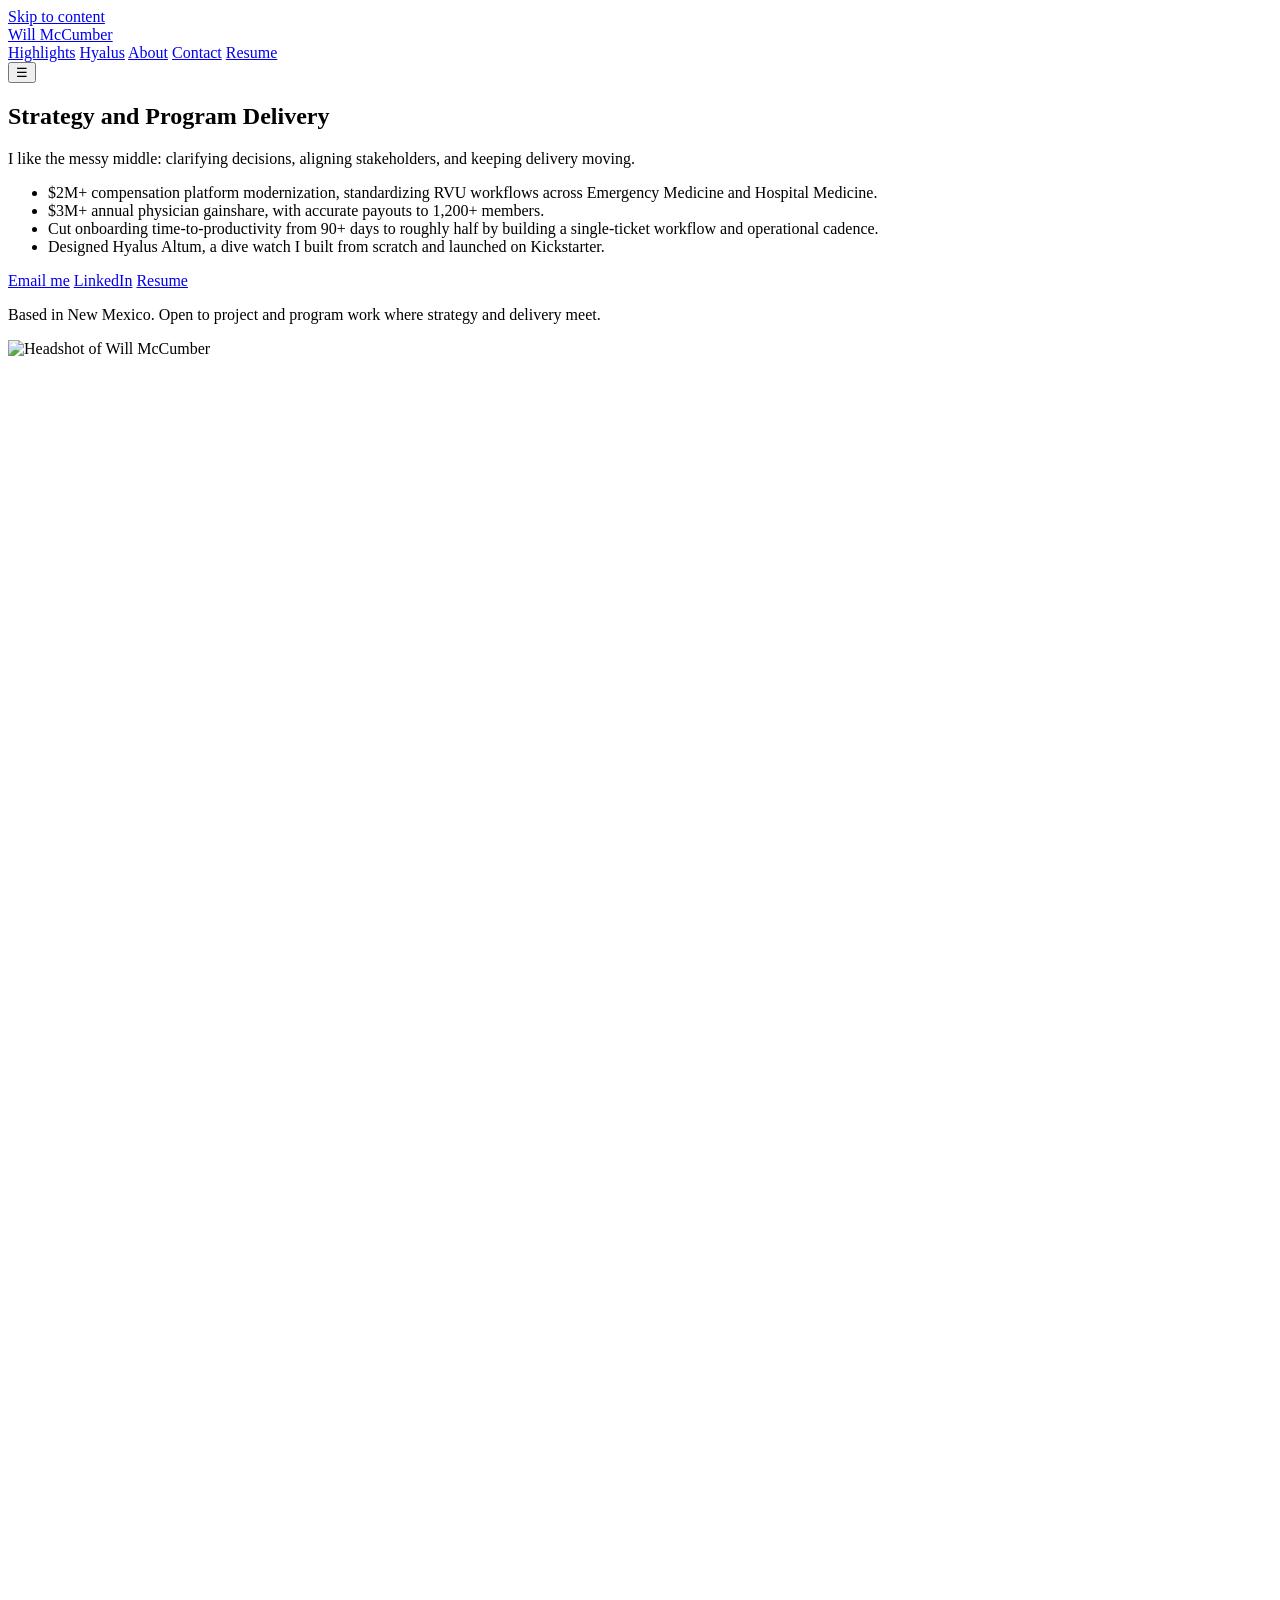
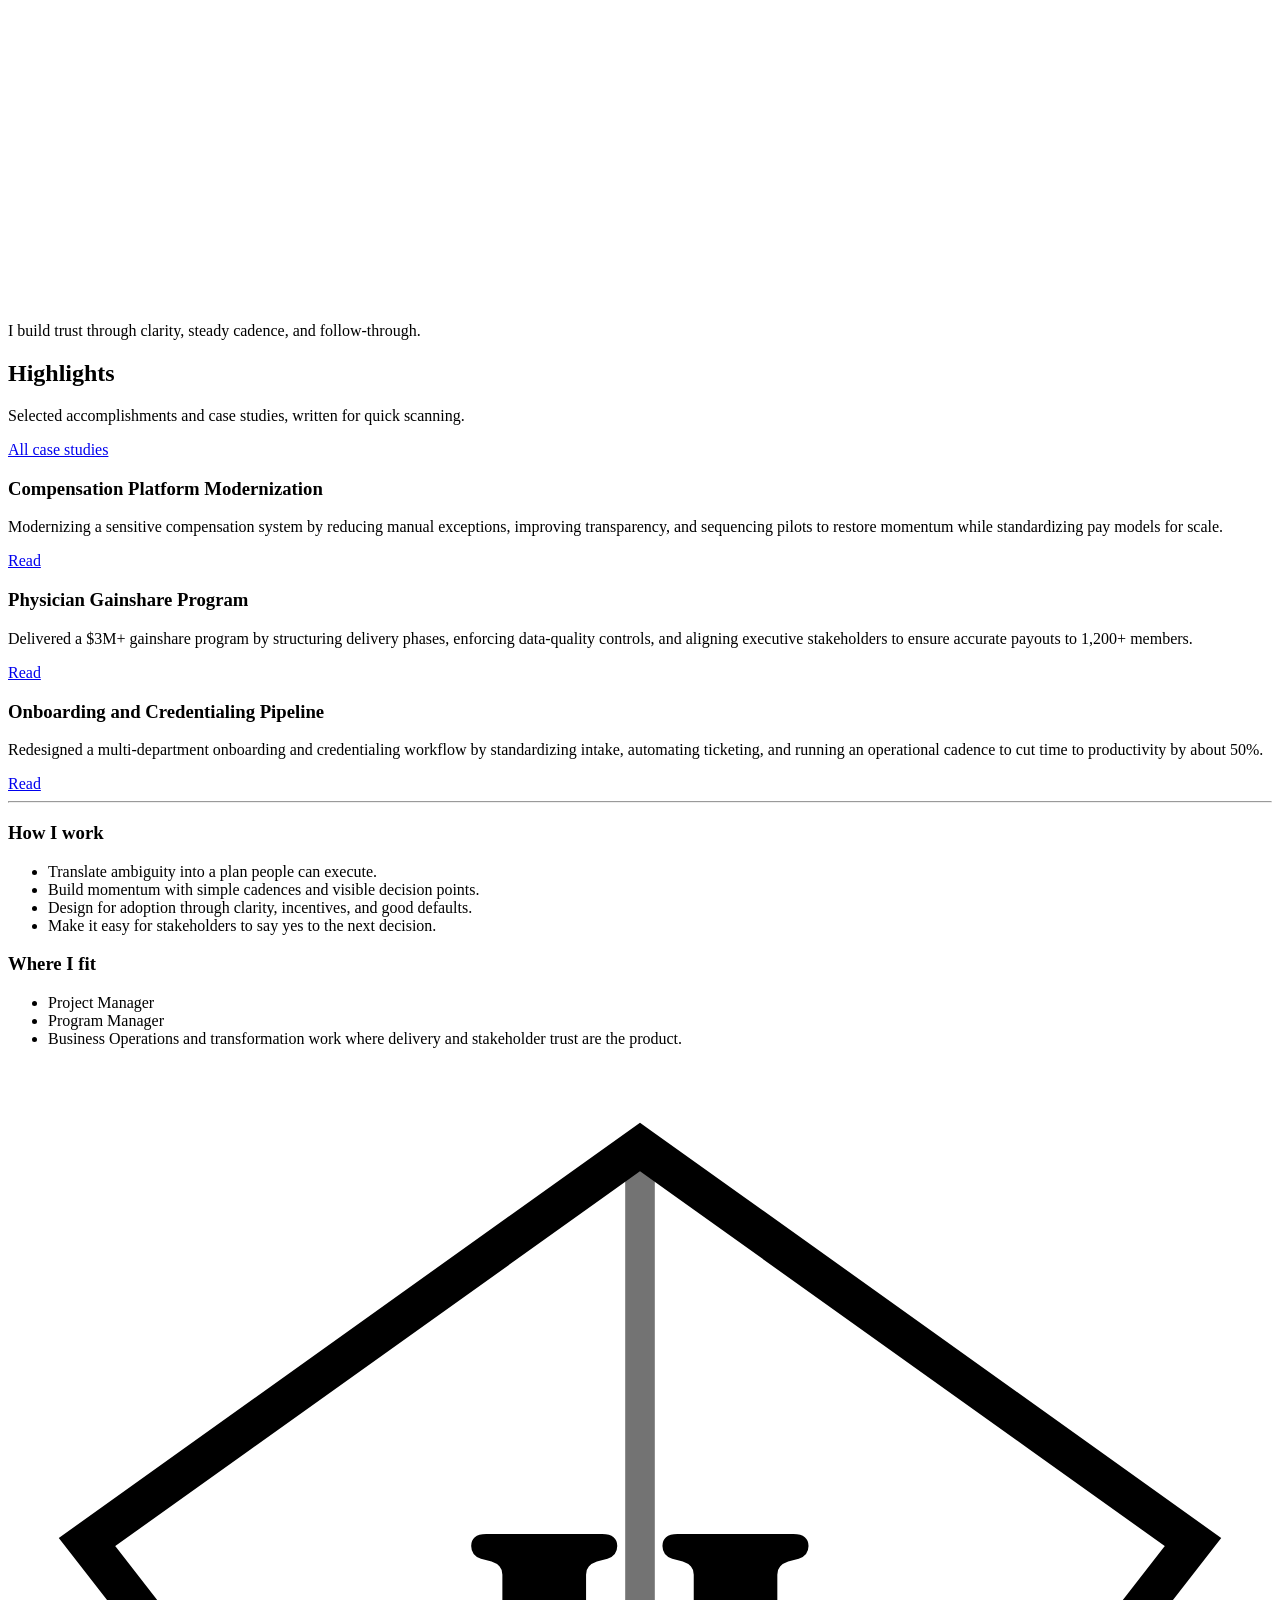
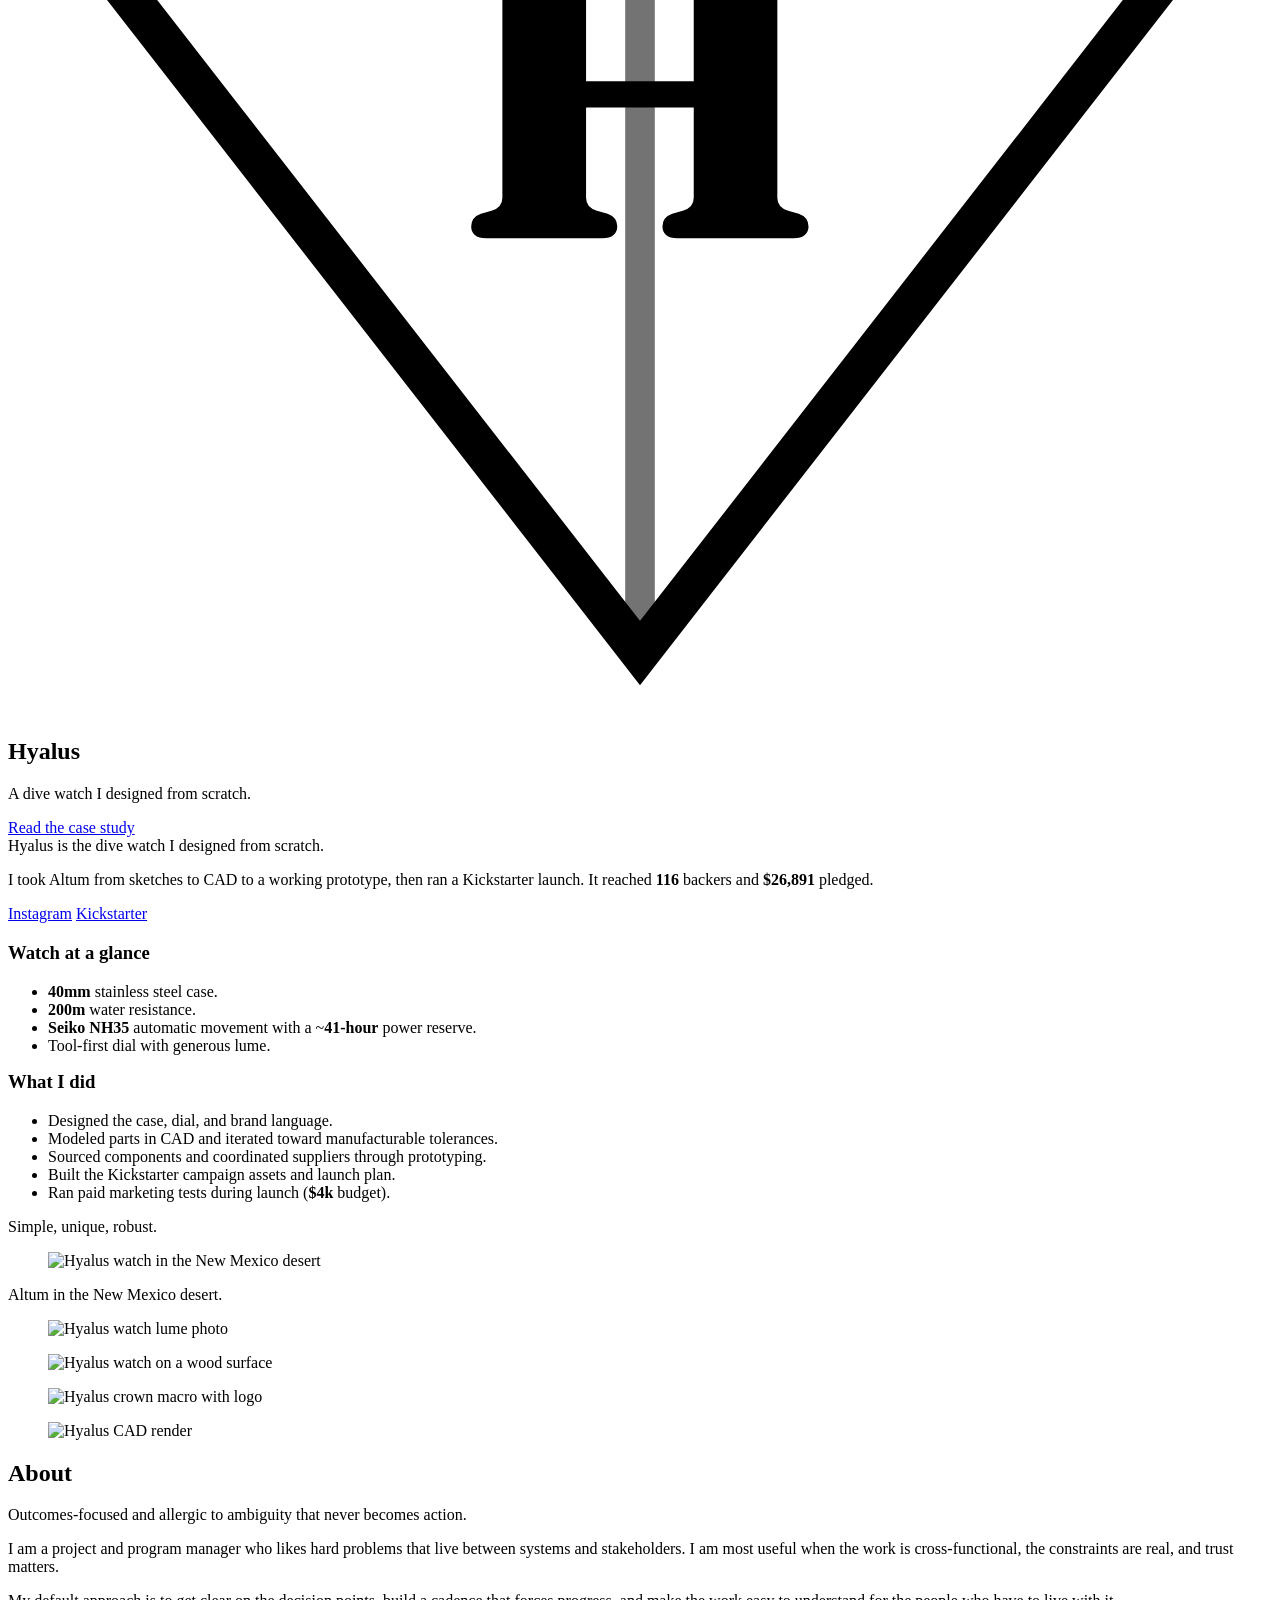
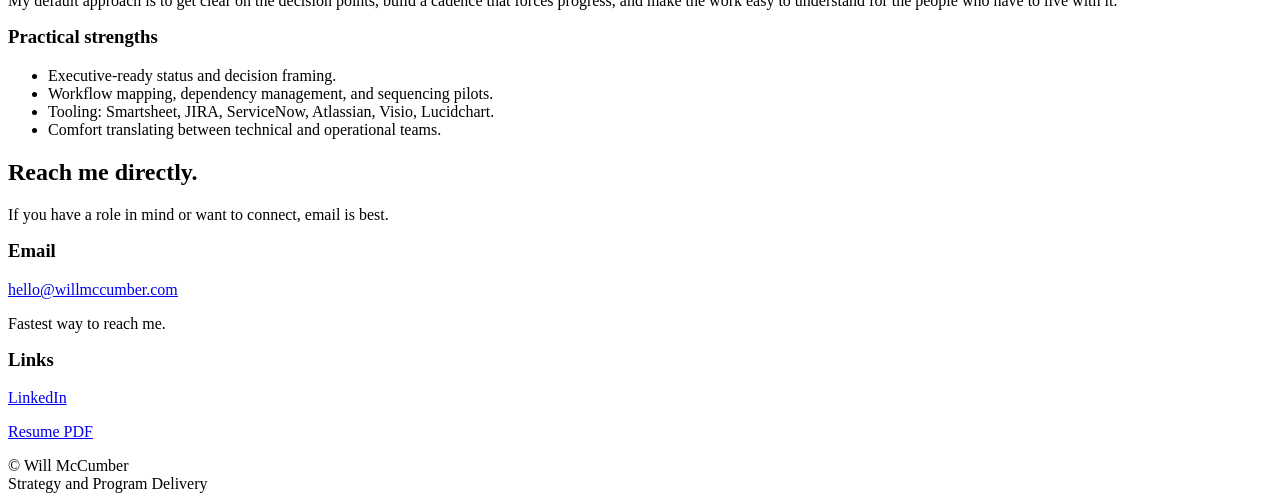
==== commit 6bce31fd: "Add files via upload" ====
--- a/index.html
+++ b/index.html
@@ -4,7 +4,7 @@
   <meta charset="utf-8" />
   <meta name="viewport" content="width=device-width, initial-scale=1" />
   <title>Will McCumber | Strategy and Program Delivery</title>
-  <meta name="description" content="I like the messy middle: clarifying decisions, aligning stakeholders, and keeping delivery moving. Case studies and Hyalus, my product venture." />
+  <meta name="description" content="I like the messy middle: clarifying decisions, aligning stakeholders, and keeping delivery moving. Case studies and Hyalus, the dive watch I designed from scratch." />
   <meta name="author" content="Will McCumber" />
   <meta name="robots" content="index,follow" />
   <meta name="theme-color" content="#fbfaf7" />
@@ -17,7 +17,7 @@
 
   <!-- Open Graph -->
   <meta property="og:title" content="Will McCumber | Strategy and Program Delivery" />
-  <meta property="og:description" content="I like the messy middle: clarifying decisions, aligning stakeholders, and keeping delivery moving. Case studies and Hyalus, my product venture." />
+  <meta property="og:description" content="I like the messy middle: clarifying decisions, aligning stakeholders, and keeping delivery moving. Case studies and Hyalus, the dive watch I designed from scratch." />
   <meta property="og:type" content="website" />
   <meta property="og:image" content="https://www.willmccumber.com/assets/headshot.jpg" />
   <meta property="og:url" content="https://www.willmccumber.com/" />
@@ -25,7 +25,7 @@
   <!-- Twitter Card -->
   <meta name="twitter:card" content="summary_large_image" />
   <meta name="twitter:title" content="Will McCumber | Strategy and Program Delivery" />
-  <meta name="twitter:description" content="I like the messy middle: clarifying decisions, aligning stakeholders, and keeping delivery moving. Case studies and Hyalus, my product venture." />
+  <meta name="twitter:description" content="I like the messy middle: clarifying decisions, aligning stakeholders, and keeping delivery moving. Case studies and Hyalus, the dive watch I designed from scratch." />
   <meta name="twitter:image" content="https://www.willmccumber.com/assets/headshot.jpg" />
 
   <script type="application/ld+json">
@@ -61,7 +61,7 @@
 
     <div class="nav-links" id="navLinks">
       <nav class="nav" aria-label="Primary">
-        <a href="#work">Work</a>
+        <a href="#work">Highlights</a>
         <a href="#hyalus">Hyalus</a>
         <a href="#about">About</a>
         <a href="#contact">Contact</a>
@@ -84,7 +84,7 @@
           <li><span class="metric">$2M+</span> compensation platform modernization, standardizing RVU workflows across Emergency Medicine and Hospital Medicine.</li>
           <li><span class="metric">$3M+</span> annual physician gainshare, with accurate payouts to <span class="metric">1,200+</span> members.</li>
           <li>Cut onboarding time-to-productivity from <span class="metric">90+</span> days to roughly half by building a single-ticket workflow and operational cadence.</li>
-          <li>Built my product venture <span class="metric">Hyalus</span>: designed and prototyped a dive watch, then launched it on Kickstarter.</li>
+          <li>Designed <span class="metric">Hyalus Altum</span>, a dive watch I built from scratch and launched on Kickstarter.</li>
         </ul>
 
         <div class="btn-row">
@@ -93,7 +93,7 @@
           <a class="btn ghost" href="assets/Will_McCumber_Resume.pdf" target="_blank" rel="noopener">Resume</a>
         </div>
 
-        <p class="note">Based in New Mexico. Open to Project Manager and Program Manager roles.</p>
+        <p class="note">Based in New Mexico. Open to project and program work where strategy and delivery meet.</p>
       </div>
 
       <div class="card pad-lg">
@@ -101,7 +101,7 @@
           <img src="assets/headshot.jpg" alt="Headshot of Will McCumber" loading="eager" />
         </div>
         <div class="caption">
-          <p style="margin:.15rem 0 0;">I work best in high-trust environments where clarity and cadence matter.</p>
+          <p style="margin:.15rem 0 0;">I build trust through clarity, steady cadence, and follow-through.</p>
         </div>
       </div>
     </div>
@@ -111,8 +111,8 @@
     <div class="container">
       <div class="section-head">
         <div>
-          <h2>Work</h2>
-          <p class="sub">Three stories from the work, written for quick scanning.</p>
+          <h2>Highlights</h2>
+          <p class="sub">Selected accomplishments and case studies, written for quick scanning.</p>
         </div>
         <a class="btn small" href="case-studies/index.html">All case studies</a>
       </div>
@@ -120,7 +120,7 @@
       <div class="grid three">
         <article class="card pad cs-item">
           <h3>Compensation Platform Modernization</h3>
-          <p class="desc">Modernizing a high-trust compensation system by reducing manual exceptions, improving end-user transparency, and sequencing pilots to restore momentum while standardizing pay models for scale.</p>
+          <p class="desc">Modernizing a sensitive compensation system by reducing manual exceptions, improving transparency, and sequencing pilots to restore momentum while standardizing pay models for scale.</p>
           <div class="links">
             <a href="case-studies/envision-compensation-modernization.html">Read</a>
           </div>
@@ -180,29 +180,45 @@
     <text x="32" y="39" text-anchor="middle" font-family="Fraunces, Georgia, serif" font-size="22" font-weight="700" fill="currentColor">H</text>
   </svg>
 </span>Hyalus</h2>
-          <p class="sub">My product venture, built alongside full-time work.</p>
+          <p class="sub">A dive watch I designed from scratch.</p>
         </div>
         <a class="btn small" href="case-studies/hyalus-watch-build.html">Read the case study</a>
       </div>
 
       <div class="grid two">
         <div class="card pad">
-          <p class="lead" style="margin-top:0;">Hyalus is my product venture.</p>
-          <p>I designed and prototyped a dive watch, then launched it on Kickstarter. It did not become an ongoing business, but it taught me how to ship a real product and own every detail.</p>
+          <p class="lead" style="margin-top:0;">Hyalus is the dive watch I designed from scratch.</p>
+	          <p>I took Altum from sketches to CAD to a working prototype, then ran a Kickstarter launch. It reached <strong>116</strong> backers and <strong>$26,891</strong> pledged.</p>
 
           <div class="chips" style="margin:.85rem 0 0;">
             <a class="pill" href="https://www.instagram.com/hyalus.watches/" target="_blank" rel="noopener">Instagram</a>
             <a class="pill" href="https://www.kickstarter.com/projects/hyalus/hyalus-watches-project-altum" target="_blank" rel="noopener">Kickstarter</a>
           </div>
 
-          <h3 style="margin-top:1.2rem;">What it says about me</h3>
-          <ul class="list hyalus-list">
-            <li><strong>Grit and execution:</strong> follow-through on an ambiguous, open-ended build.</li>
-            <li><strong>Taste and design:</strong> iteration until the details feel intentional.</li>
-            <li><strong>New Mexico roots:</strong> the brand language came from time outside, desert light, and practical gear.</li>
-          </ul>
-
-          <p class="note" style="margin-top:1rem;">Produced by enthusiasts. Simple, unique, robust.</p>
+          <div class="grid two hyalus-facts" style="margin-top:1.2rem;">
+            <div class="card pad hyalus-fact">
+              <h3 style="margin-top:0;">Watch at a glance</h3>
+              <ul class="list hyalus-list">
+                <li><strong>40mm</strong> stainless steel case.</li>
+                <li><strong>200m</strong> water resistance.</li>
+                <li><strong>Seiko NH35</strong> automatic movement with a ~<strong>41-hour</strong> power reserve.</li>
+                <li>Tool-first dial with generous lume.</li>
+              </ul>
+            </div>
+
+            <div class="card pad hyalus-fact">
+              <h3 style="margin-top:0;">What I did</h3>
+	              <ul class="list hyalus-list">
+                <li>Designed the case, dial, and brand language.</li>
+                <li>Modeled parts in CAD and iterated toward manufacturable tolerances.</li>
+                <li>Sourced components and coordinated suppliers through prototyping.</li>
+                <li>Built the Kickstarter campaign assets and launch plan.</li>
+	                <li>Ran paid marketing tests during launch (<strong>$4k</strong> budget).</li>
+              </ul>
+            </div>
+          </div>
+
+          <p class="note" style="margin-top:1rem;">Simple, unique, robust.</p>
         </div>
 
         <div class="card hyalus-media-card">
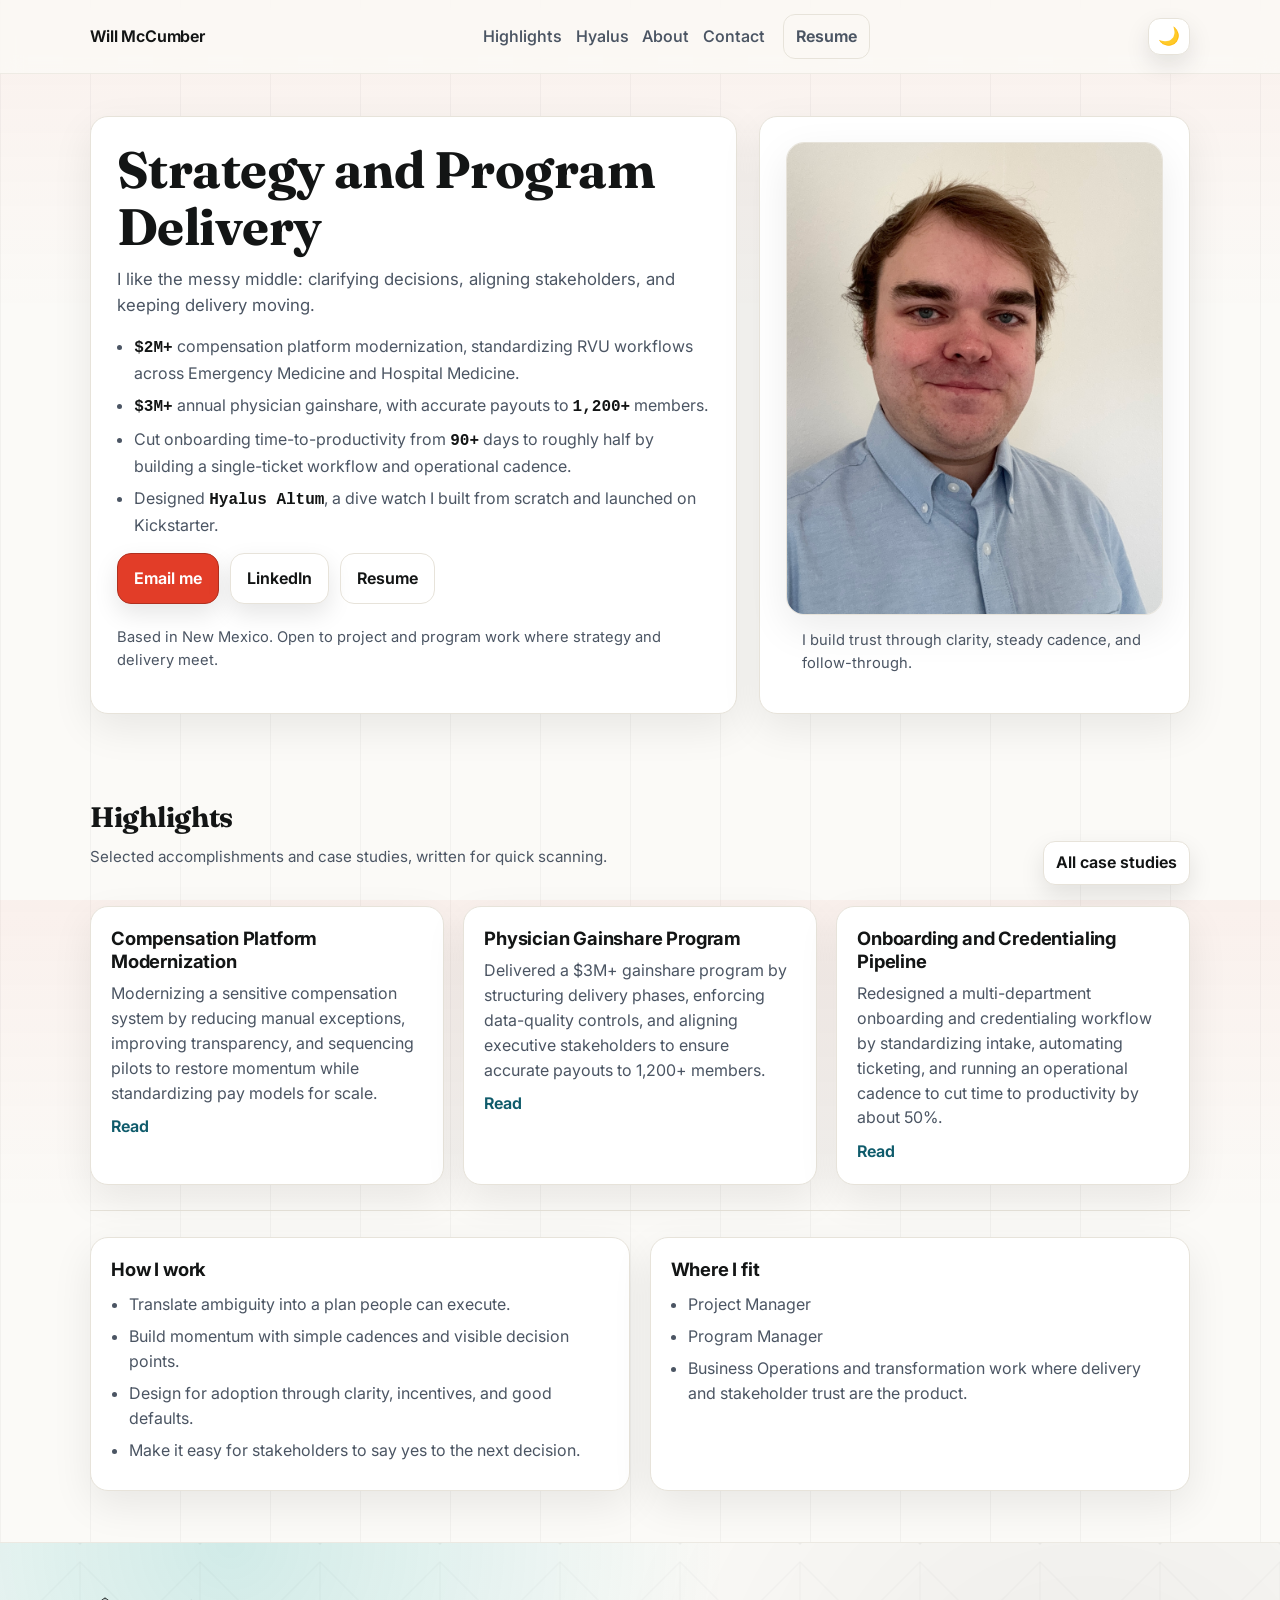
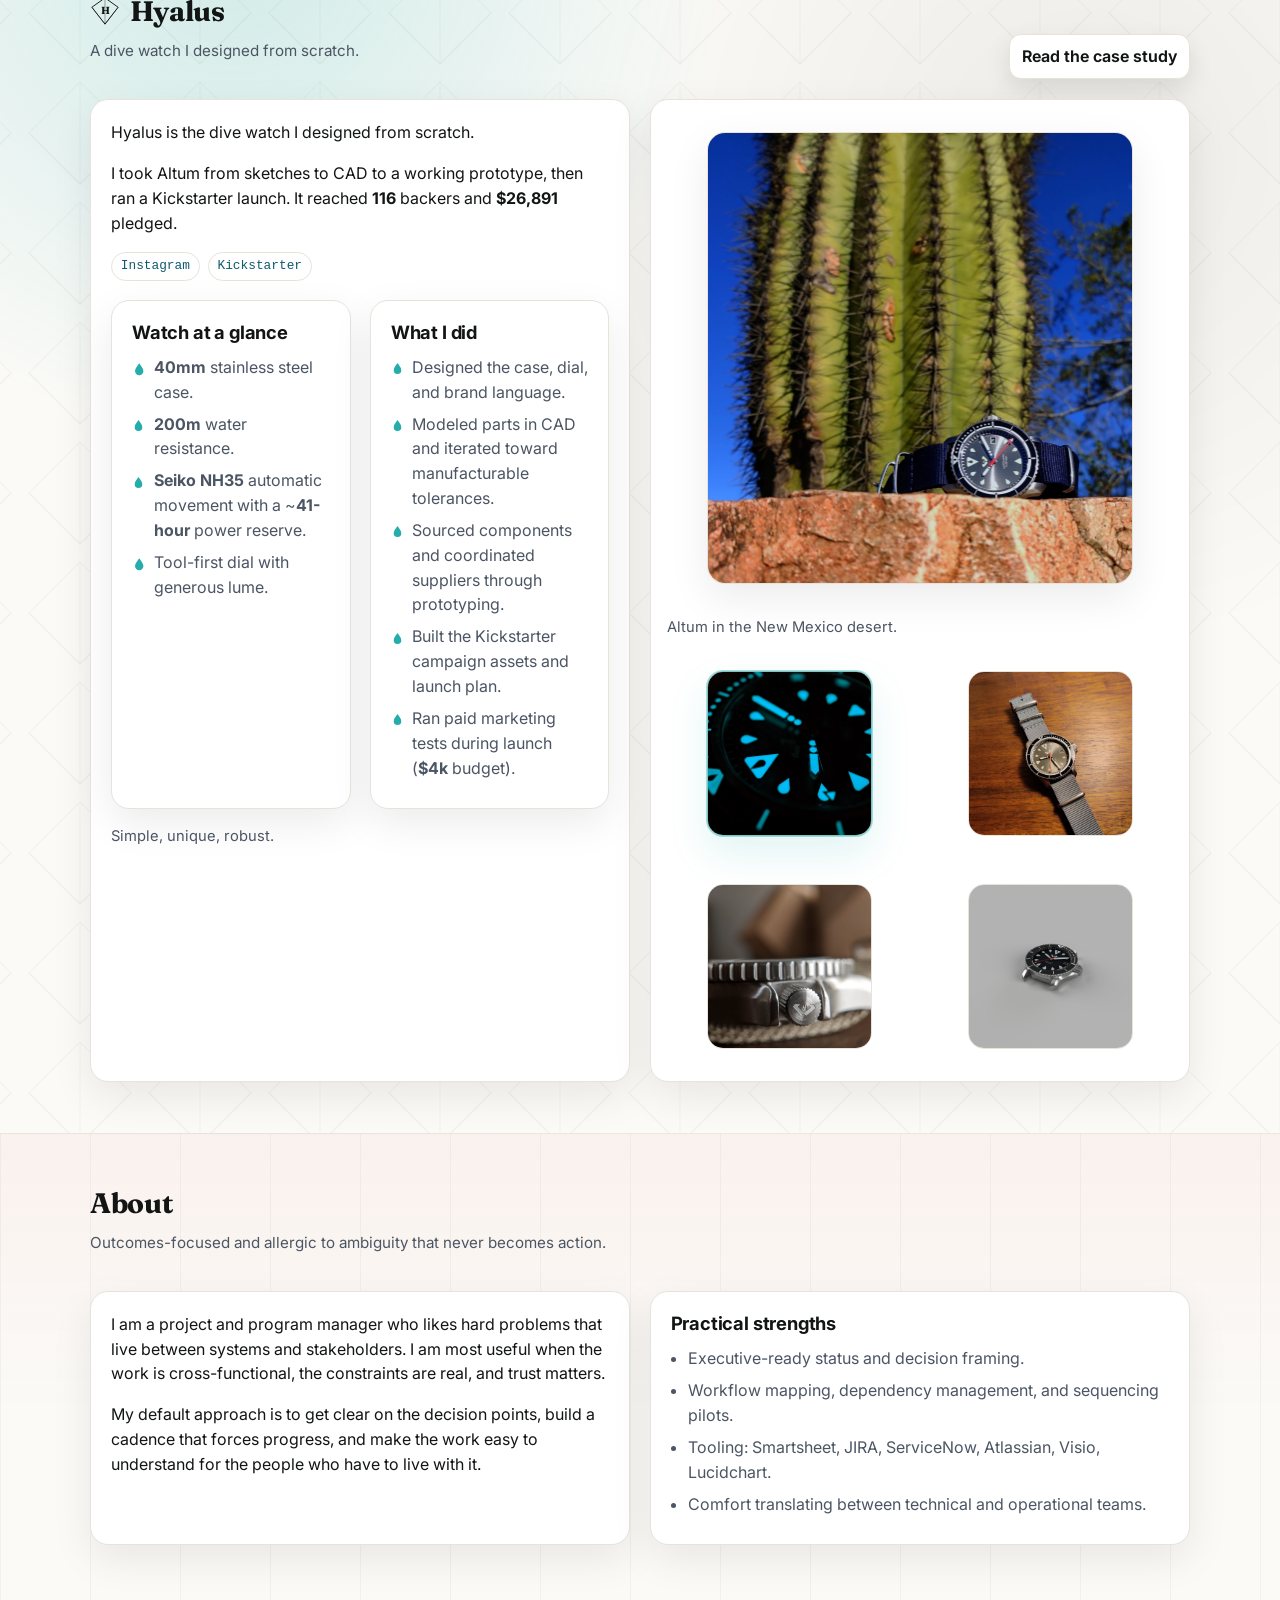
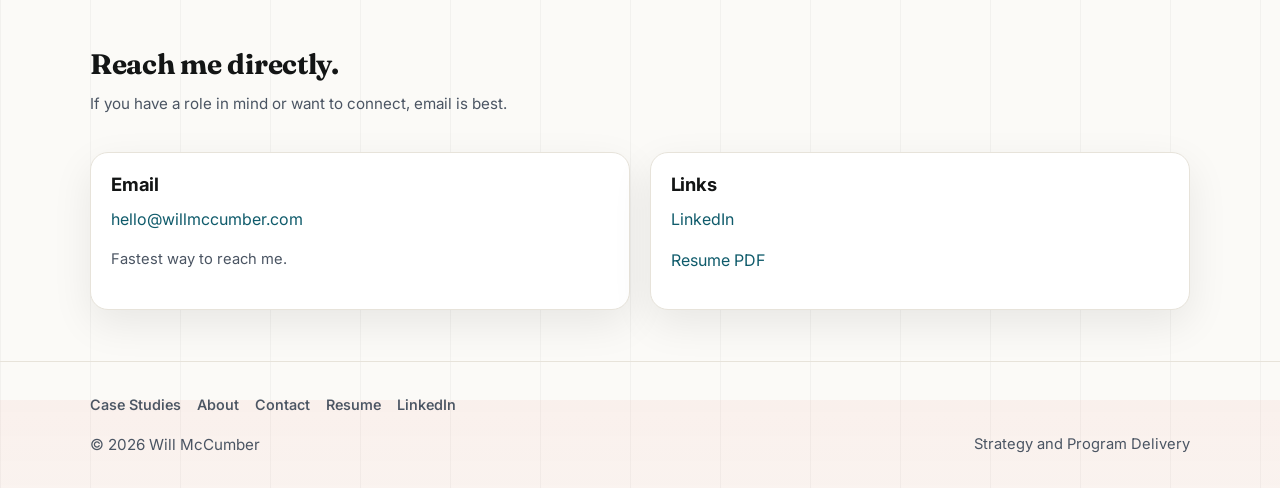
==== commit e67f1078: "Improve portfolio site: SEO, accessibility, dark mode, and code quality - Add robots.txt and sitemap" ====
--- a/index.html
+++ b/index.html
@@ -14,6 +14,7 @@
   <link rel="icon" href="assets/favicon.ico" sizes="any">
   <link rel="icon" href="assets/icon.svg" type="image/svg+xml">
   <link rel="apple-touch-icon" href="assets/apple-touch-icon.png">
+  <link rel="manifest" href="manifest.json">
 
   <!-- Open Graph -->
   <meta property="og:title" content="Will McCumber | Strategy and Program Delivery" />
@@ -34,7 +35,16 @@
   "@type": "Person",
   "name": "Will McCumber",
   "jobTitle": "Program Manager",
+  "description": "Strategy and program delivery professional specializing in cross-functional transformation work, stakeholder alignment, and operational delivery.",
   "url": "https://www.willmccumber.com/",
+  "image": "https://www.willmccumber.com/assets/headshot.jpg",
+  "email": "hello@willmccumber.com",
+  "address": {
+    "@type": "PostalAddress",
+    "addressRegion": "NM",
+    "addressCountry": "US"
+  },
+  "knowsAbout": ["Program Management", "Project Management", "Business Operations", "Stakeholder Alignment", "Workflow Optimization"],
   "sameAs": [
     "https://www.linkedin.com/in/will-mccumber/"
   ]
@@ -45,6 +55,7 @@
   <script src="https://cdn.counter.dev/script.js" data-id="87e6ac7b-272c-470d-b0e3-2a1204f4a0e0" data-utcoffset="-7" defer></script>
 
   <!-- Fonts -->
+  <link rel="preconnect" href="https://fonts.googleapis.com">
   <link rel="preconnect" href="https://fonts.gstatic.com" crossorigin>
   <link href="https://fonts.googleapis.com/css2?family=Inter:wght@350;400;500;600;700;800&family=Fraunces:opsz,wght@9..144,500;9..144,650;9..144,750&display=swap" rel="stylesheet">
 
@@ -69,6 +80,7 @@
       </nav>
     </div>
 
+    <button class="btn small icon theme-toggle" id="themeToggle" type="button" aria-label="Switch to dark mode">🌙</button>
     <button class="btn small icon nav-toggle" id="navToggle" type="button" aria-label="Toggle menu" aria-expanded="false">☰</button>
   </div>
 </header>
@@ -97,11 +109,11 @@
       </div>
 
       <div class="card pad-lg">
-        <div class="media" style="aspect-ratio: 4/5;">
-          <img src="assets/headshot.jpg" alt="Headshot of Will McCumber" loading="eager" />
+        <div class="media aspect-4-5">
+          <img src="assets/headshot.jpg" alt="Headshot of Will McCumber" loading="eager" width="2316" height="2316" />
         </div>
         <div class="caption">
-          <p style="margin:.15rem 0 0;">I build trust through clarity, steady cadence, and follow-through.</p>
+          <p class="caption-text">I build trust through clarity, steady cadence, and follow-through.</p>
         </div>
       </div>
     </div>
@@ -187,17 +199,17 @@
 
       <div class="grid two">
         <div class="card pad">
-          <p class="lead" style="margin-top:0;">Hyalus is the dive watch I designed from scratch.</p>
+          <p class="lead mt-0">Hyalus is the dive watch I designed from scratch.</p>
 	          <p>I took Altum from sketches to CAD to a working prototype, then ran a Kickstarter launch. It reached <strong>116</strong> backers and <strong>$26,891</strong> pledged.</p>
 
-          <div class="chips" style="margin:.85rem 0 0;">
+          <div class="chips mt-sm">
             <a class="pill" href="https://www.instagram.com/hyalus.watches/" target="_blank" rel="noopener">Instagram</a>
             <a class="pill" href="https://www.kickstarter.com/projects/hyalus/hyalus-watches-project-altum" target="_blank" rel="noopener">Kickstarter</a>
           </div>
 
-          <div class="grid two hyalus-facts" style="margin-top:1.2rem;">
+          <div class="grid two hyalus-facts mt-lg">
             <div class="card pad hyalus-fact">
-              <h3 style="margin-top:0;">Watch at a glance</h3>
+              <h3 class="mt-0">Watch at a glance</h3>
               <ul class="list hyalus-list">
                 <li><strong>40mm</strong> stainless steel case.</li>
                 <li><strong>200m</strong> water resistance.</li>
@@ -207,7 +219,7 @@
             </div>
 
             <div class="card pad hyalus-fact">
-              <h3 style="margin-top:0;">What I did</h3>
+              <h3 class="mt-0">What I did</h3>
 	              <ul class="list hyalus-list">
                 <li>Designed the case, dial, and brand language.</li>
                 <li>Modeled parts in CAD and iterated toward manufacturable tolerances.</li>
@@ -218,28 +230,28 @@
             </div>
           </div>
 
-          <p class="note" style="margin-top:1rem;">Simple, unique, robust.</p>
+          <p class="note mt-md">Simple, unique, robust.</p>
         </div>
 
         <div class="card hyalus-media-card">
           <div class="hyalus-media">
             <figure class="media hyalus-feature">
-              <img src="assets/img/hyalus/cactus.jpg" alt="Hyalus watch in the New Mexico desert" loading="lazy" />
+              <img src="assets/img/hyalus/cactus.jpg" alt="Hyalus watch in the New Mexico desert" loading="lazy" width="1699" height="1800" />
             </figure>
             <p class="note hyalus-caption">Altum in the New Mexico desert.</p>
 
             <div class="hyalus-grid" aria-label="Hyalus photo grid">
               <figure class="media glow">
-                <img src="assets/img/hyalus/lume.jpg" alt="Hyalus watch lume photo" loading="lazy" />
+                <img src="assets/img/hyalus/lume.jpg" alt="Hyalus watch lume photo" loading="lazy" width="1800" height="1350" />
               </figure>
               <figure class="media">
-                <img src="assets/img/hyalus/watch-on-wood.jpg" alt="Hyalus watch on a wood surface" loading="lazy" />
+                <img src="assets/img/hyalus/watch-on-wood.jpg" alt="Hyalus watch on a wood surface" loading="lazy" width="1800" height="1799" />
               </figure>
               <figure class="media">
-                <img src="assets/img/hyalus/crown-logo.jpg" alt="Hyalus crown macro with logo" loading="lazy" />
+                <img src="assets/img/hyalus/crown-logo.jpg" alt="Hyalus crown macro with logo" loading="lazy" width="1600" height="1200" />
               </figure>
               <figure class="media">
-                <img src="assets/img/hyalus/render-angle.png" alt="Hyalus CAD render" loading="lazy" />
+                <img src="assets/img/hyalus/render-angle.png" alt="Hyalus CAD render" loading="lazy" width="1800" height="1800" />
               </figure>
             </div>
           </div>
@@ -259,7 +271,7 @@
 
       <div class="grid two">
         <div class="card pad">
-          <p style="margin-top:0;">
+          <p class="mt-0">
             I am a project and program manager who likes hard problems that live between systems and stakeholders. I am most useful when the work is cross-functional, the constraints are real, and trust matters.
           </p>
           <p>
@@ -268,7 +280,7 @@
         </div>
 
         <div class="card pad">
-          <h3 style="margin-top:0;">Practical strengths</h3>
+          <h3 class="mt-0">Practical strengths</h3>
           <ul class="list">
             <li>Executive-ready status and decision framing.</li>
             <li>Workflow mapping, dependency management, and sequencing pilots.</li>
@@ -291,13 +303,13 @@
 
       <div class="grid two">
         <div class="card pad">
-          <h3 style="margin-top:0;">Email</h3>
+          <h3 class="mt-0">Email</h3>
           <p><a href="mailto:hello@willmccumber.com">hello@willmccumber.com</a></p>
           <p class="note">Fastest way to reach me.</p>
         </div>
 
         <div class="card pad">
-          <h3 style="margin-top:0;">Links</h3>
+          <h3 class="mt-0">Links</h3>
           <p><a href="https://www.linkedin.com/in/will-mccumber/" target="_blank" rel="noopener">LinkedIn</a></p>
           <p><a href="assets/Will_McCumber_Resume.pdf" target="_blank" rel="noopener">Resume PDF</a></p>
         </div>
@@ -307,12 +319,22 @@
 </main>
 
 <footer class="footer">
-  <div class="container row">
-    <div>© <span id="y"></span> Will McCumber</div>
-    <div class="note">Strategy and Program Delivery</div>
+  <div class="container">
+    <div class="footer-nav">
+      <a href="case-studies/index.html">Case Studies</a>
+      <a href="#about">About</a>
+      <a href="#contact">Contact</a>
+      <a href="assets/Will_McCumber_Resume.pdf" target="_blank" rel="noopener">Resume</a>
+      <a href="https://www.linkedin.com/in/will-mccumber/" target="_blank" rel="noopener">LinkedIn</a>
+    </div>
+    <div class="row">
+      <div>&copy; <span id="y"></span> Will McCumber</div>
+      <div class="note">Strategy and Program Delivery</div>
+    </div>
   </div>
 </footer>
 
+<button class="btn small icon back-to-top" id="topBtn" aria-label="Back to top">&#8593;</button>
 <script src="assets/site.js" defer></script>
 </body>
 </html>
--- a/assets/site.css
+++ b/assets/site.css
@@ -0,0 +1,577 @@
+/* Will McCumber site styles
+   Design cues: machined metal (fine lines), warm neutrals, precise accent color.
+*/
+
+:root{
+  --bg:#fbfaf7;
+  --panel:#ffffff;
+  --text:#131515;
+  --muted:#4b5563;
+  --border:#e7e3da;
+  --shadow:0 14px 40px rgba(10,10,10,.08);
+  --shadow-2:0 10px 24px rgba(10,10,10,.10);
+  --accent:#e23d28;        /* seconds-hand red */
+  --accent-2:#0ea5a4;      /* lume teal */
+  --link:#0f5b6b;
+  --radius:18px;
+  --max:1100px;
+  --mono: ui-monospace, SFMono-Regular, Menlo, Monaco, Consolas, "Liberation Mono","Courier New", monospace;
+}
+
+*{box-sizing:border-box}
+html,body{height:100%}
+body{
+  margin:0;
+  font-family: Inter, system-ui, -apple-system, Segoe UI, Roboto, Helvetica, Arial, "Apple Color Emoji", "Segoe UI Emoji";
+  color:var(--text);
+  background:
+    linear-gradient(180deg, rgba(226,61,40,.05) 0%, transparent 35%),
+    repeating-linear-gradient(90deg, rgba(0,0,0,.035) 0, rgba(0,0,0,.035) 1px, transparent 1px, transparent 90px),
+    var(--bg);
+  line-height:1.55;
+}
+
+:root.dark{
+  --bg:#1a1a1a;
+  --panel:#242424;
+  --text:#e8e6e3;
+  --muted:#9ca3af;
+  --border:#3a3a3a;
+  --shadow:0 14px 40px rgba(0,0,0,.25);
+  --shadow-2:0 10px 24px rgba(0,0,0,.3);
+  --link:#5dc8d6;
+}
+:root.dark body{
+  background:
+    linear-gradient(180deg, rgba(14,165,164,.08) 0%, transparent 40%),
+    repeating-linear-gradient(90deg, rgba(255,255,255,.045) 0, rgba(255,255,255,.045) 1px, transparent 1px, transparent 92px),
+    var(--bg);
+}
+
+@media (prefers-color-scheme: dark){
+  :root:not(.light){
+    --bg:#1a1a1a;
+    --panel:#242424;
+    --text:#e8e6e3;
+    --muted:#9ca3af;
+    --border:#3a3a3a;
+    --shadow:0 14px 40px rgba(0,0,0,.25);
+    --shadow-2:0 10px 24px rgba(0,0,0,.3);
+    --link:#5dc8d6;
+  }
+  :root:not(.light) body{
+    background:
+      linear-gradient(180deg, rgba(14,165,164,.08) 0%, transparent 40%),
+      repeating-linear-gradient(90deg, rgba(255,255,255,.045) 0, rgba(255,255,255,.045) 1px, transparent 1px, transparent 92px),
+      var(--bg);
+  }
+}
+
+img{max-width:100%; height:auto; display:block}
+a{color:var(--link); text-decoration:none}
+a:hover{text-decoration:underline}
+p{margin:0 0 1rem}
+h1,h2,h3{font-family: "Fraunces", ui-serif, Georgia, serif; letter-spacing:-.01em; margin:0 0 .7rem}
+h1{font-size:clamp(2rem, 4vw, 3.2rem); line-height:1.1}
+h2{font-size:clamp(1.4rem, 2.2vw, 2rem); line-height:1.2}
+h3{font-size:1.15rem; line-height:1.25; font-family:Inter, system-ui, sans-serif; letter-spacing:-.01em}
+
+.container{width:min(var(--max), calc(100% - 2.4rem)); margin:0 auto}
+.section{padding:3.2rem 0}
+.section.tight{padding:2.2rem 0}
+.section-head{display:flex; gap:1rem; align-items:flex-end; justify-content:space-between; margin-bottom:1.3rem}
+.card{
+  background:var(--panel);
+  border:1px solid var(--border);
+  border-radius:var(--radius);
+  box-shadow:var(--shadow);
+}
+.card.pad{padding:1.25rem}
+.card.pad-lg{padding:1.6rem}
+.grid{display:grid; gap:1.2rem; grid-template-columns:repeat(12, minmax(0,1fr))}
+.grid.two{grid-template-columns:repeat(2, minmax(0,1fr))}
+.grid.three{grid-template-columns:repeat(3, minmax(0,1fr))}
+@media (max-width: 900px){
+  .grid.two,.grid.three{grid-template-columns:1fr}
+}
+
+/* Header */
+.skip-link{
+  position:absolute; left:1rem; top:1rem;
+  transform:translateY(-200%);
+  padding:.6rem .85rem;
+  border-radius:12px;
+  background:var(--panel);
+  border:1px solid var(--border);
+  color:var(--text);
+}
+.skip-link:focus{transform:translateY(0); z-index:9999}
+
+.header{
+  position:sticky; top:0; z-index:50;
+  backdrop-filter: blur(10px);
+  background: color-mix(in srgb, var(--bg) 78%, transparent);
+  border-bottom:1px solid color-mix(in srgb, var(--border) 65%, transparent);
+}
+.header-inner{
+  display:flex; align-items:center; justify-content:space-between;
+  padding:.9rem 0;
+}
+.brand{
+  display:flex; align-items:center; gap:.75rem; color:var(--text);
+}
+.brand-mark{
+  width:34px; height:34px; border-radius:12px;
+  border:1px solid var(--border);
+  background:var(--panel);
+  display:grid; place-items:center;
+  box-shadow:var(--shadow-2);
+}
+.brand span{
+  font-weight:650; letter-spacing:-.01em;
+}
+.nav{
+  display:flex; align-items:center; gap:.85rem;
+}
+.nav a{color:var(--muted); font-weight:550}
+.nav a:hover{color:var(--text); text-decoration:none}
+.nav .btn{margin-left:.25rem}
+
+.btn{
+  display:inline-flex; align-items:center; justify-content:center; gap:.55rem;
+  padding:.75rem 1rem;
+  border-radius:14px;
+  border:1px solid var(--border);
+  background:var(--panel);
+  color:var(--text);
+  font-weight:650;
+  box-shadow:var(--shadow-2);
+  cursor:pointer;
+}
+.btn:hover{text-decoration:none; transform:translateY(-1px)}
+.btn:active{transform:translateY(0)}
+.btn.primary{
+  background:var(--accent);
+  border-color: color-mix(in srgb, var(--accent) 78%, #000);
+  color:#fff;
+}
+.btn.ghost{
+  background:transparent;
+  box-shadow:none;
+}
+.btn.small{padding:.55rem .75rem; border-radius:12px; font-weight:650}
+.btn.icon{padding:.55rem .65rem; width:42px}
+
+.nav-toggle{display:none}
+@media (max-width: 860px){
+  .nav-toggle{display:inline-flex}
+  .nav-links{display:none; position:absolute; top:100%; left:0; right:0; padding:1rem; background:var(--bg); border-bottom:1px solid var(--border)}
+  .header.open .nav-links{display:block}
+  .nav-links .nav{flex-direction:column; align-items:flex-start}
+}
+
+/* Hero */
+.hero{
+  padding:2.6rem 0 2.2rem;
+}
+.hero-grid{
+  display:grid;
+  gap:1.4rem;
+  grid-template-columns: 1.2fr .8fr;
+  align-items:stretch;
+}
+@media (max-width: 900px){
+  .hero-grid{grid-template-columns:1fr}
+}
+.hero .eyebrow{
+  display:inline-flex; align-items:center; gap:.6rem;
+  padding:.35rem .65rem;
+  border-radius:999px;
+  border:1px solid var(--border);
+  background:color-mix(in srgb, var(--panel) 85%, transparent);
+  color:var(--muted);
+  font-family:var(--mono);
+  font-size:.82rem;
+}
+.hero .lead{
+  font-size:1.05rem;
+  color:var(--muted);
+  max-width:56ch;
+}
+.hero .note{ margin-top:1.35rem; }
+.hero .cta{display:flex; gap:.7rem; flex-wrap:wrap; margin-top:1.1rem}
+
+.hero-figure{
+  overflow:hidden;
+  position:relative;
+  min-height:340px;
+}
+.hero-figure img{
+  width:100%; height:100%;
+  object-fit:cover;
+  transform:scale(1.03);
+}
+.hero-figure .fig-overlay{
+  position:absolute; inset:0;
+  background:linear-gradient(140deg, rgba(0,0,0,.40) 0%, rgba(0,0,0,0) 55%);
+}
+:root.dark .hero-figure .fig-overlay{
+  background:linear-gradient(140deg, rgba(0,0,0,.55) 0%, rgba(0,0,0,0) 60%);
+}
+.hero-figure .fig-label{
+  position:absolute; left:1rem; bottom:1rem; right:1rem;
+  color:#fff;
+}
+.hero-figure .fig-label .title{
+  font-family:Inter, system-ui, sans-serif;
+  font-weight:750;
+  letter-spacing:-.01em;
+}
+.hero-figure .fig-label .lead{font-size:1.03rem; color:var(--muted); max-width:72ch}
+
+/* Lists */
+
+.list{
+  margin:0; padding-left:1.1rem;
+  color:var(--muted);
+}
+.list li{margin:.45rem 0}
+
+/* Highlight cards */
+.highlight{
+  display:flex; flex-direction:column; gap:.65rem;
+}
+.highlight .meta{
+  display:flex; gap:.6rem; align-items:center; flex-wrap:wrap;
+  color:var(--muted);
+  font-family:var(--mono);
+  font-size:.85rem;
+}
+.pill{
+  display:inline-flex; align-items:center;
+  padding:.22rem .55rem;
+  border-radius:999px;
+  border:1px solid var(--border);
+  background:color-mix(in srgb, var(--panel) 90%, transparent);
+}
+.metric{
+  font-family:var(--mono);
+  font-weight:800;
+  color:var(--text);
+}
+
+/* Gallery */
+.gallery{
+  display:grid;
+  grid-template-columns: 1.2fr .8fr;
+  gap:1.1rem;
+}
+@media (max-width: 900px){
+  .gallery{grid-template-columns:1fr}
+}
+.gallery .stack{display:grid; gap:1.1rem}
+.media{
+  border-radius:var(--radius);
+  overflow:hidden;
+  border:1px solid var(--border);
+  background:var(--panel);
+  box-shadow:var(--shadow);
+}
+.media img{width:100%; height:100%; object-fit:cover}
+.caption{
+  padding:.75rem 1rem;
+  color:var(--muted);
+  font-size:.92rem;
+}
+
+/* Case studies list */
+.cs-item{
+  display:flex; flex-direction:column; gap:.55rem;
+}
+.cs-item h3{margin:0}
+.cs-item .desc{color:var(--muted); margin:0}
+.cs-item .links{display:flex; gap:.7rem; flex-wrap:wrap}
+.cs-item .links a{font-weight:650}
+
+/* Page hero */
+.page-hero{
+  padding:1.6rem 0 1.1rem;
+}
+.breadcrumbs{
+  font-family:var(--mono);
+  color:var(--muted);
+  font-size:.85rem;
+  margin-bottom:.8rem;
+}
+.meta-line{
+  color:var(--muted);
+  font-family:var(--mono);
+  font-size:.9rem;
+  margin-top:.2rem;
+}
+.facts{
+  display:grid;
+  grid-template-columns:repeat(3, minmax(0,1fr));
+  gap:.9rem;
+  margin-top:1.2rem;
+}
+@media (max-width:900px){ .facts{grid-template-columns:1fr} }
+.fact{
+  padding:.9rem;
+  border-radius:14px;
+  border:1px solid var(--border);
+  background:color-mix(in srgb, var(--panel) 92%, transparent);
+}
+.fact .label{
+  font-family:var(--mono);
+  font-size:.8rem;
+  text-transform:uppercase;
+  letter-spacing:.06em;
+  color:var(--muted);
+}
+.fact .value{font-weight:700; margin-top:.3rem}
+
+/* Footer */
+.footer{
+  border-top:1px solid var(--border);
+  padding:2rem 0;
+  color:var(--muted);
+  font-size:.95rem;
+}
+.footer a{color:inherit}
+.footer-nav{display:flex; gap:1rem; flex-wrap:wrap; margin-bottom:1rem; font-size:.9rem}
+.footer-nav a{font-weight:550}
+.footer .row{display:flex; align-items:center; justify-content:space-between; gap:1rem; flex-wrap:wrap}
+.note{
+  color:var(--muted);
+  font-size:.92rem;
+}
+
+hr.sep{
+  border:0;
+  border-top:1px solid var(--border);
+  margin:1.6rem 0;
+}
+/* Case study helpers (kept compatible with older page structure) */
+.col-8{grid-column:span 8}
+.col-4{grid-column:span 4}
+@media (max-width: 900px){
+  .col-8,.col-4{grid-column:span 12}
+}
+
+.case-list{
+  margin:0;
+  padding-left:1.15rem;
+  color:var(--muted);
+}
+.case-list li{margin:.55rem 0}
+.callout{
+  padding:1rem 1rem;
+  border-radius:16px;
+  border:1px solid var(--border);
+  background:color-mix(in srgb, var(--panel) 92%, transparent);
+  box-shadow:var(--shadow-2);
+  margin:1rem 0 1.2rem;
+}
+.section-title{
+  margin-top:1.4rem;
+  padding-top:.4rem;
+}
+.toc{
+  position:sticky;
+  top:90px;
+  padding:1rem;
+  border:1px solid var(--border);
+  border-radius:16px;
+  background:color-mix(in srgb, var(--panel) 92%, transparent);
+  box-shadow:var(--shadow);
+}
+.toc a{display:block; padding:.4rem 0; color:var(--muted); font-weight:650}
+.toc a:hover{color:var(--text); text-decoration:none}
+.link{color:var(--link); font-weight:700}
+.muted{color:var(--muted)}
+.chips{display:flex; gap:.5rem; flex-wrap:wrap; margin:.75rem 0}
+.chips .pill{font-family:var(--mono); font-size:.8rem}
+.snapshots{display:grid; gap:1rem; margin-top:1rem}
+.snapshot{
+  padding:1rem;
+  border:1px solid var(--border);
+  border-radius:16px;
+  background:color-mix(in srgb, var(--panel) 92%, transparent);
+}
+.snapshot .role{font-family:var(--mono); color:var(--muted); font-size:.85rem}
+
+
+/* Hyalus section (contained, IG-inspired) */
+.hyalus-section{
+  position:relative;
+  border-top:1px solid color-mix(in srgb, var(--border) 72%, transparent);
+  border-bottom:1px solid color-mix(in srgb, var(--border) 72%, transparent);
+  background:
+    radial-gradient(900px circle at 18% 0%, color-mix(in srgb, var(--accent-2) 18%, transparent), transparent 55%),
+    radial-gradient(900px circle at 85% 18%, rgba(0,0,0,.06), transparent 55%),
+    var(--bg);
+}
+.hyalus-section::before{
+  content:"";
+  position:absolute;
+  inset:0;
+  pointer-events:none;
+  opacity:.07;
+  background-image:url("data:image/svg+xml,%3Csvg xmlns='http://www.w3.org/2000/svg' width='80' height='80' viewBox='0 0 80 80'%3E%3Cg fill='none' stroke='%23131515' stroke-opacity='0.35' stroke-width='1'%3E%3Cpath d='M40 6 L74 40 L40 74 L6 40 Z'/%3E%3Cpath d='M40 6 L40 74'/%3E%3Cpath d='M6 40 L40 74 L74 40'/%3E%3C/g%3E%3C/svg%3E");
+  background-size:120px 120px;
+  background-position: 20px 10px;
+}
+.hyalus-section .container{position:relative;}
+.hyalus-title{
+  display:flex;
+  align-items:center;
+  gap:.6rem;
+}
+.hyalus-icon{
+  width:30px;
+  height:30px;
+  display:inline-flex;
+  align-items:center;
+  justify-content:center;
+  color:var(--text);
+}
+.hyalus-icon svg{width:100%; height:100%; display:block;}
+.hyalus-media-card{padding:1rem}
+.hyalus-media{display:grid; gap:1rem}
+.hyalus-feature{aspect-ratio:17/18}
+.hyalus-feature img{object-position:50% 82%}
+.hyalus-caption{margin:0}
+.hyalus-grid{
+  display:grid;
+  grid-template-columns:repeat(2, minmax(0, 1fr));
+  gap:1rem;
+}
+@media (max-width: 600px){
+  .hyalus-grid{grid-template-columns:1fr;}
+}
+.hyalus-grid .media{
+  aspect-ratio:1/1;
+  box-shadow:none;
+  border-radius:16px;
+}
+.hyalus-grid .media img{width:100%; height:100%;}
+.hyalus-grid .media.glow{
+  border-color: color-mix(in srgb, var(--accent-2) 50%, var(--border));
+  box-shadow: 0 0 0 1px color-mix(in srgb, var(--accent-2) 35%, transparent), 0 18px 40px rgba(14,165,164,.12);
+}
+.hyalus-list{
+  list-style:none;
+  padding-left:0;
+}
+.hyalus-list li{
+  position:relative;
+  padding-left:1.35rem;
+}
+.hyalus-list li::before{
+  content:"";
+  position:absolute;
+  left:0;
+  top:.45rem;
+  width:.85rem;
+  height:.85rem;
+  background-repeat:no-repeat;
+  background-size:contain;
+  opacity:.9;
+  background-image:url("data:image/svg+xml,%3Csvg xmlns='http://www.w3.org/2000/svg' viewBox='0 0 24 24'%3E%3Cpath fill='%230ea5a4' d='M12 2c2.9 4.8 7 8.6 7 13.1A7 7 0 1 1 5 15.1C5 10.6 9.1 6.8 12 2z'/%3E%3C/svg%3E");
+}
+
+/* Small helper text */
+.sub{
+  color:var(--muted);
+  font-size:.95rem;
+  margin-top:.25rem;
+} 
+
+/* Button rows */
+.btn-row{
+  display:flex;
+  gap:.7rem;
+  flex-wrap:wrap;
+  margin-top:1rem;
+}
+
+@media (max-width: 480px){
+  /* Keep primary CTA buttons on one line on mobile */
+  .hero .btn-row{
+    flex-wrap:nowrap;
+    gap:.5rem;
+  }
+  .hero .btn-row .btn{
+    flex:1 1 0;
+    min-width:0;
+    padding:.65rem .55rem;
+    font-size:.95rem;
+    border-radius:12px;
+    white-space:nowrap;
+  }
+}
+
+/* Dark mode toggle */
+.theme-toggle{
+  font-size:1.1rem;
+  line-height:1;
+  cursor:pointer;
+}
+
+/* Focus-visible for keyboard navigation */
+:focus-visible{
+  outline:2px solid var(--accent-2);
+  outline-offset:2px;
+}
+.btn:focus-visible{
+  outline-offset:3px;
+}
+
+/* Reduced motion */
+@media (prefers-reduced-motion: reduce){
+  *,*::before,*::after{
+    animation-duration:.01ms !important;
+    animation-iteration-count:1 !important;
+    transition-duration:.01ms !important;
+    scroll-behavior:auto !important;
+  }
+}
+
+/* Smooth scroll */
+html{scroll-behavior:smooth}
+
+/* Utility classes */
+.mt-0{margin-top:0}
+.mt-sm{margin-top:.85rem}
+.mt-md{margin-top:1rem}
+.mt-lg{margin-top:1.2rem}
+.aspect-4-5{aspect-ratio:4/5}
+.caption-text{margin:.15rem 0 0}
+
+/* Back to top button */
+.back-to-top{
+  position:fixed;
+  bottom:1.5rem;
+  right:1.5rem;
+  z-index:40;
+  opacity:0;
+  pointer-events:none;
+  transition:opacity .2s;
+}
+.back-to-top.visible{
+  opacity:1;
+  pointer-events:auto;
+}
+
+/* Print styles */
+@media print{
+  .header,.footer,.nav-toggle,.skip-link,.btn-row,.back-to-top,.theme-toggle{display:none}
+  body{background:#fff}
+  .card{box-shadow:none; border:1px solid #ccc}
+  .section{padding:1rem 0}
+  a{color:inherit; text-decoration:underline}
+  a[href^="http"]::after{content:" (" attr(href) ")"; font-size:.8em}
+}
+
+
